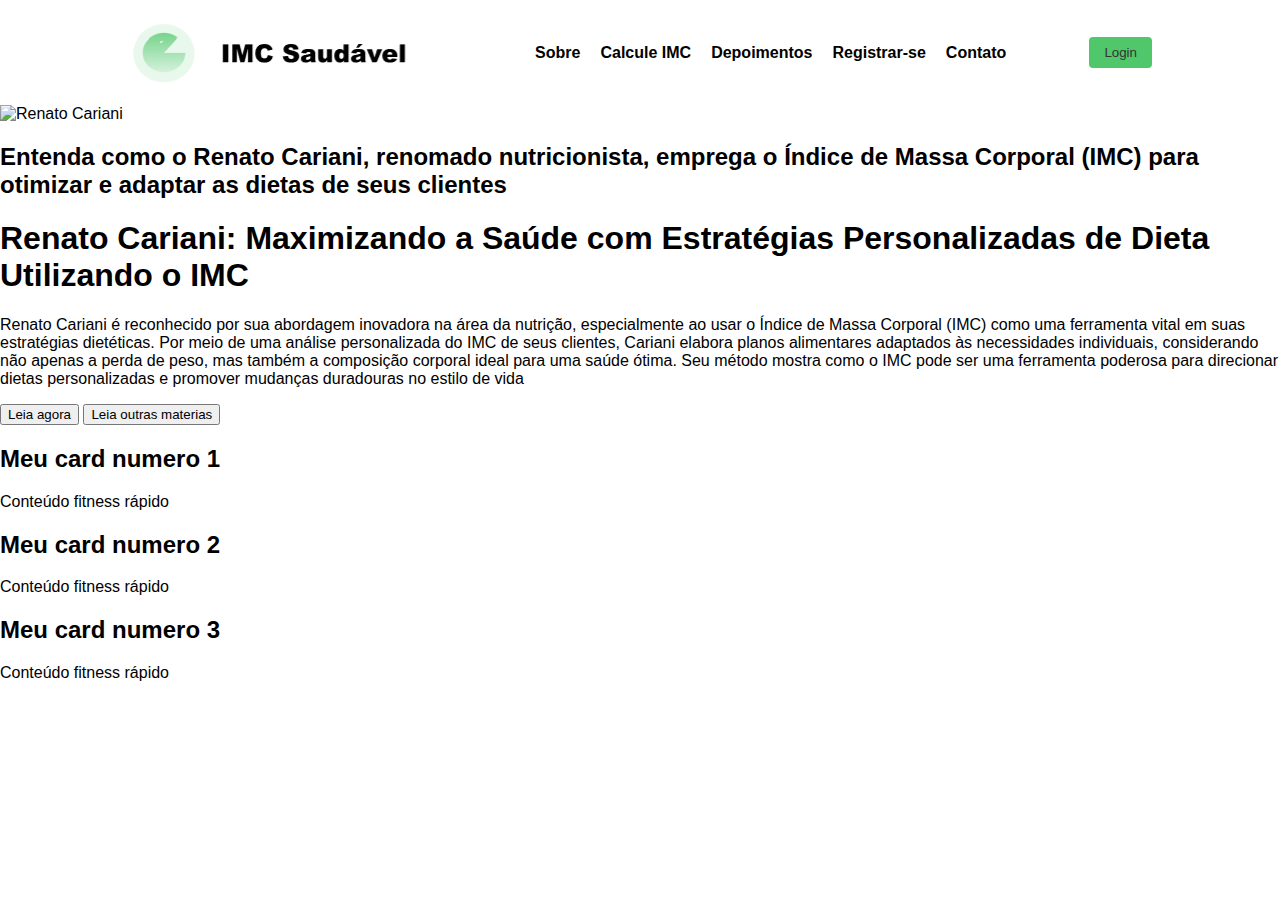
==== index.html @ 337161b8 "feat: iniciando o CSS dos menus" ====
<!DOCTYPE html>
<html lang="pt-BR">
<head>
    <meta charset="UTF-8">
    <meta name="viewport" content="width=device-width, initial-scale=1.0">
    <link rel="stylesheet" href="css/style.css">
</head>
<body>
    <header class="fixed-header">
        <div class="container">
            <div class="logo">
                <img src="img/logo-imc.png" alt="Logo">
            </div>
            <nav>
                <ul>
                    <li><a href="./pages/about.html">Sobre</a></li>
                    <li><a href="./pages/calculator.html">Calcule IMC</a></li>
                    <li><a href="./pages/depositions.html">Depoimentos</a></li>
                    <li><a href="./pages/registros.html">Registrar-se</a></li>
                    <li><a href="./pages/contact.html">Contato</a></li>
                </ul>
            </nav>
            <div class="login-button">
                <button>Login</button>
            </div>
        </div>
    </header>
    <img src="renato-cariani.avif" width="600px" alt="Renato Cariani">    
    <h2>Entenda como o Renato Cariani, renomado nutricionista, emprega o Índice de Massa Corporal (IMC) para otimizar e adaptar as dietas de seus clientes</h2>
    <h1>Renato Cariani: Maximizando a Saúde com Estratégias Personalizadas de Dieta Utilizando o IMC</h1>
    <p>Renato Cariani é reconhecido por sua abordagem inovadora na área da nutrição, especialmente ao usar o Índice de Massa Corporal (IMC) como uma ferramenta vital 
    em suas estratégias dietéticas. Por meio de uma análise personalizada do IMC de seus clientes, Cariani elabora planos alimentares adaptados às necessidades individuais, 
    considerando não apenas a perda de peso, mas também a composição corporal ideal para uma saúde ótima. Seu método mostra como o IMC pode ser uma ferramenta poderosa para 
    direcionar dietas personalizadas e promover mudanças duradouras no estilo de vida</p>
    <button type="submit">Leia agora</button> 
    <button type="submit">Leia outras materias</button> 
    <footer>
        <!--Card 1-->
        <div class="card">
            <h2>Meu card numero 1</h2>
            <p>Conteúdo fitness rápido</p>
        </div>
        <!--Card 2-->
        <div class="card">
            <h2>Meu card numero 2</h2>
            <p>Conteúdo fitness rápido</p>
        </div>
        <!--Card 3-->
        <div class="card">
            <h2>Meu card numero 3</h2>
            <p>Conteúdo fitness rápido</p>
        </div>
    </footer>
</body>
</html>
---- css/style.css ----
body {
    margin: 0;
    padding: 0;
    font-family: Arial, sans-serif;
}

.container {
    width: 80%;
    margin: 0 auto;
    display: flex;
    justify-content: space-between;
    align-items: center;
}
.logo img {
    max-width: 100%;
    height: auto;
}

nav ul {
    list-style: none;
    display: flex;
}

nav ul li {
    margin-right: 20px;
}

nav a {
    text-decoration: none;
    color: #000000;
    font-weight: bold;
}
.login-button button {
    background-color: #50C76A;
    color: #333;
    padding: 8px 15px;
    border: none;
    border-radius: 4px;
    cursor: pointer;
}

.content {
    margin-top: 80px;
    padding: 20px;
}
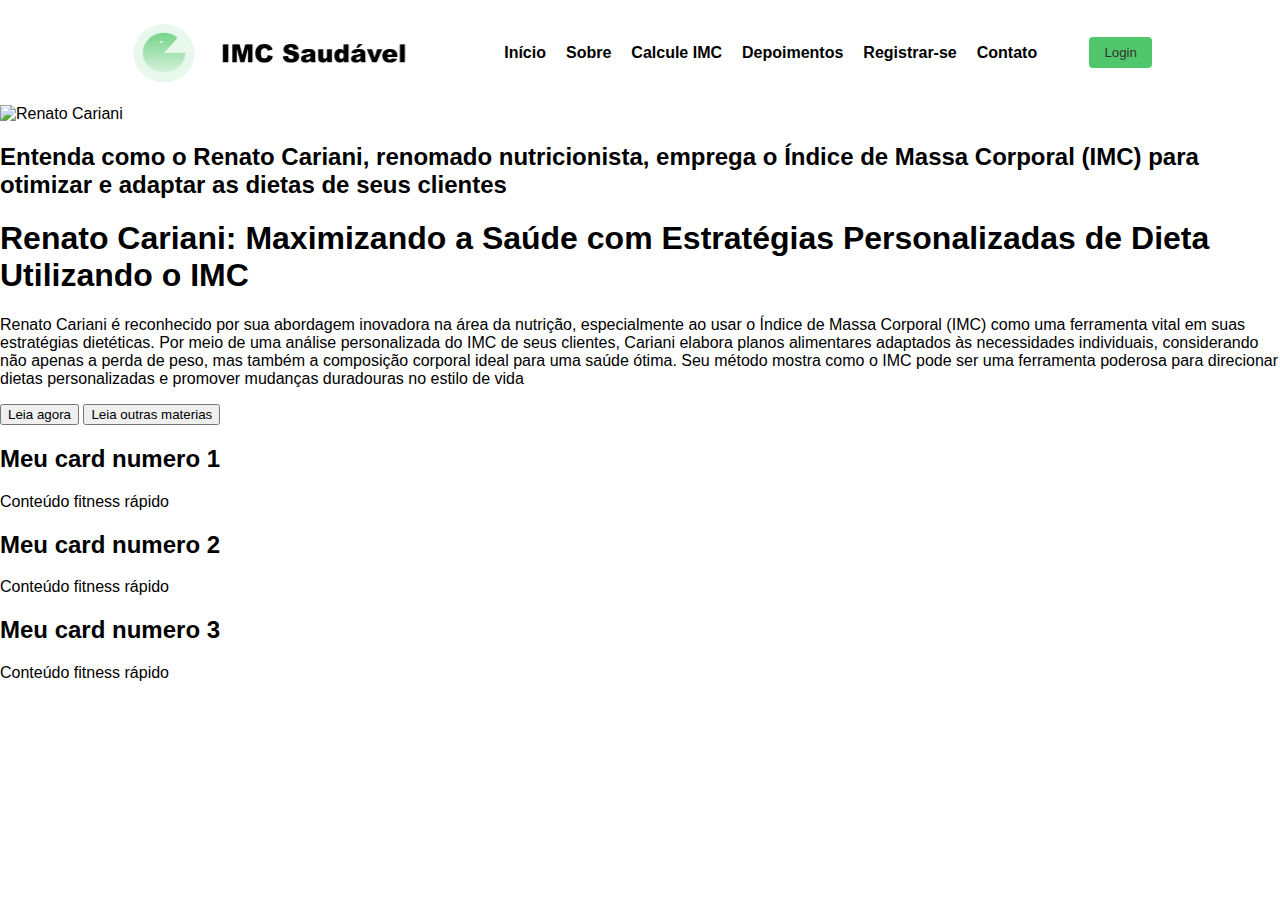
==== commit 7dc645c0: "fix: css tela da calculadora" ====
--- a/index.html
+++ b/index.html
@@ -4,6 +4,7 @@
     <meta charset="UTF-8">
     <meta name="viewport" content="width=device-width, initial-scale=1.0">
     <link rel="stylesheet" href="css/style.css">
+    <script src="./js/script.js"></script>
 </head>
 <body>
     <header class="fixed-header">
@@ -13,6 +14,7 @@
             </div>
             <nav>
                 <ul>
+                    <li><a href="../index.html">Início</a></li>
                     <li><a href="./pages/about.html">Sobre</a></li>
                     <li><a href="./pages/calculator.html">Calcule IMC</a></li>
                     <li><a href="./pages/depositions.html">Depoimentos</a></li>
--- a/css/style.css
+++ b/css/style.css
@@ -24,6 +24,9 @@
 nav ul li {
     margin-right: 20px;
 }
+nav ul li.active {
+    background-color: #50C76A; /* Cor de fundo para o item ativo */
+}
 
 nav a {
     text-decoration: none;
@@ -38,8 +41,66 @@
     border-radius: 4px;
     cursor: pointer;
 }
+.login-button button:hover {
+    background-color: #45a049;
+}
 
 .content {
     margin-top: 80px;
     padding: 20px;
 }
+/*Configuração da tela de home*/
+/*Configuração da tela Sobre*/
+/*Configuração da tela da calculadora*/
+.calculator-container {
+    text-align: center;
+    background-color: rgb(255, 255, 255);
+    padding: 20px;
+    border-radius: 8px;
+    box-shadow: 0 0 10px rgba(0, 0, 0, 0,1);
+    margin: auto;
+    max-width: 600px;
+}
+.calculator-container  label {
+    display: block;
+    margin-top: 10px;
+}
+.calculator-container input {
+    width: 100%;
+    padding: 8px;
+    margin-top: 5px;
+    margin-bottom: 15px;
+    box-sizing: border-box;
+}
+.calculator-container button {
+    background-color: #50C76A;
+    color: #333;
+    border: none;
+    padding: 10px 20px;
+    cursor: pointer;
+    border-radius: 4px;
+}
+.calculator-container button:hover {
+    background-color: #45a049;
+}
+.calculator-container .hidden {
+    display: none;
+}
+.calculator-container #result-table {
+    margin-top: 20px;
+    width: 100%;
+    border-collapse: collapse;
+}
+.calculator-container #result-table th, .calculator-container #result-table td {
+    border: 1px solid #ddd;
+    padding: 8px;
+    text-align: center;
+}
+
+.calculator-container #result-table th {
+    background-color: #4caf50;
+    color: white;
+}
+/*Configuração da tela de Depoimentos*/
+/*Configuração da tela de Registros*/
+/*Configuração da tela de Contatos*/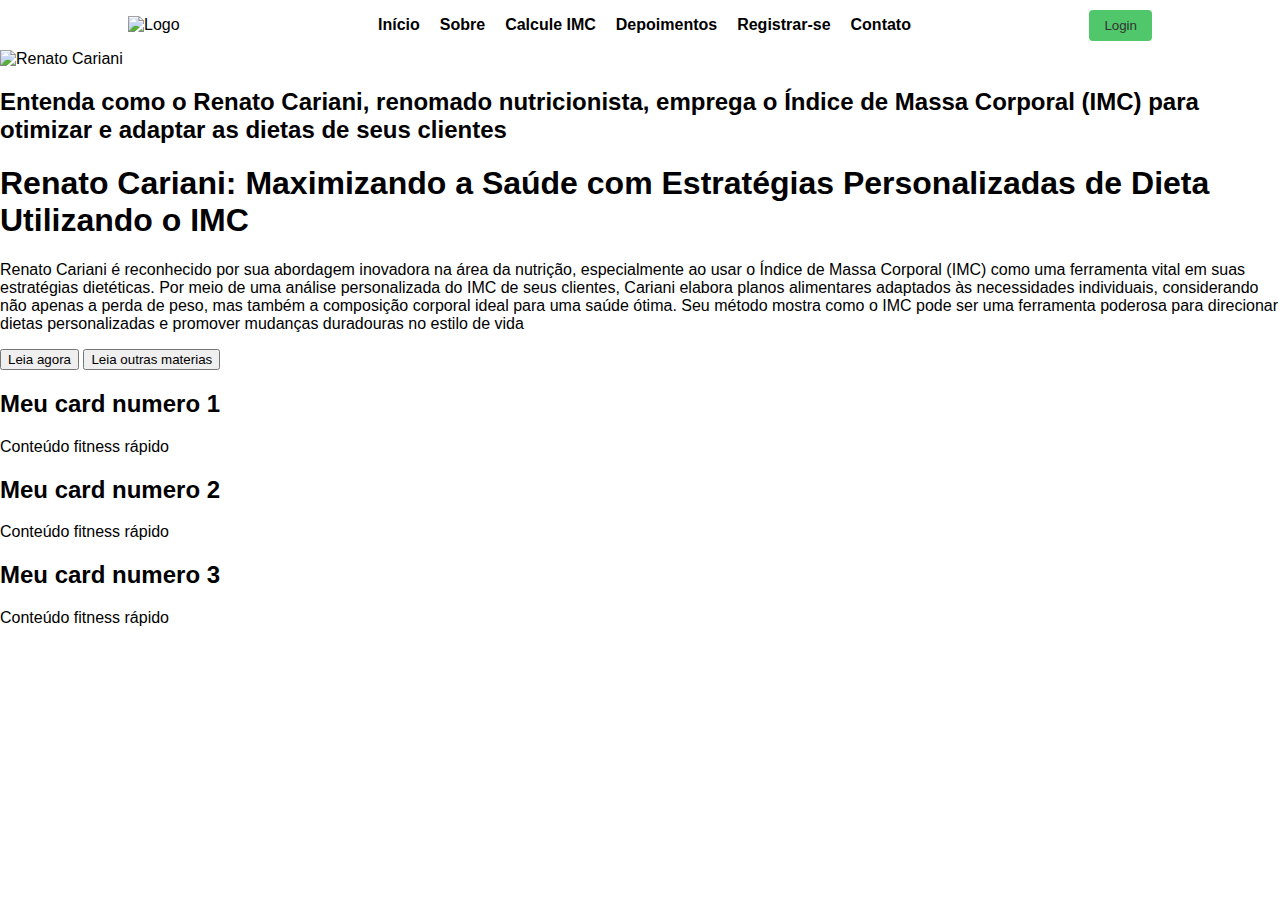
==== commit 80f225aa: "fix: desfazer-commit" ====
--- a/index.html
+++ b/index.html
@@ -4,7 +4,6 @@
     <meta charset="UTF-8">
     <meta name="viewport" content="width=device-width, initial-scale=1.0">
     <link rel="stylesheet" href="css/style.css">
-    <script src="./js/script.js"></script>
 </head>
 <body>
     <header class="fixed-header">
@@ -47,7 +46,7 @@
             <h2>Meu card numero 2</h2>
             <p>Conteúdo fitness rápido</p>
         </div>
-        <!--Card 3-->
+        <!--Card 3--->
         <div class="card">
             <h2>Meu card numero 3</h2>
             <p>Conteúdo fitness rápido</p>
--- a/css/style.css
+++ b/css/style.css
@@ -1,9 +1,11 @@
+/* Estilos globais *****/
 body {
     margin: 0;
     padding: 0;
     font-family: Arial, sans-serif;
 }
 
+/* Container principal */
 .container {
     width: 80%;
     margin: 0 auto;
@@ -11,11 +13,14 @@
     justify-content: space-between;
     align-items: center;
 }
+
+/* Logo */
 .logo img {
     max-width: 100%;
     height: auto;
 }
 
+/* Navegação */
 nav ul {
     list-style: none;
     display: flex;
@@ -24,6 +29,7 @@
 nav ul li {
     margin-right: 20px;
 }
+
 nav ul li.active {
     background-color: #50C76A; /* Cor de fundo para o item ativo */
 }
@@ -33,6 +39,8 @@
     color: #000000;
     font-weight: bold;
 }
+
+/* Botão de login */
 .login-button button {
     background-color: #50C76A;
     color: #333;
@@ -41,17 +49,21 @@
     border-radius: 4px;
     cursor: pointer;
 }
+
 .login-button button:hover {
     background-color: #45a049;
 }
 
+/* Conteúdo */
 .content {
     margin-top: 80px;
     padding: 20px;
 }
-/*Configuração da tela de home*/
-/*Configuração da tela Sobre*/
-/*Configuração da tela da calculadora*/
+/* Página Início
+
+/* Página Sobre */
+
+/* Página de Calculadora */
 .calculator-container {
     text-align: center;
     background-color: rgb(255, 255, 255);
@@ -61,10 +73,12 @@
     margin: auto;
     max-width: 600px;
 }
-.calculator-container  label {
+
+.calculator-container label {
     display: block;
     margin-top: 10px;
 }
+
 .calculator-container input {
     width: 100%;
     padding: 8px;
@@ -72,6 +86,7 @@
     margin-bottom: 15px;
     box-sizing: border-box;
 }
+
 .calculator-container button {
     background-color: #50C76A;
     color: #333;
@@ -80,17 +95,21 @@
     cursor: pointer;
     border-radius: 4px;
 }
+
 .calculator-container button:hover {
     background-color: #45a049;
 }
+
 .calculator-container .hidden {
     display: none;
 }
+
 .calculator-container #result-table {
     margin-top: 20px;
     width: 100%;
     border-collapse: collapse;
 }
+
 .calculator-container #result-table th, .calculator-container #result-table td {
     border: 1px solid #ddd;
     padding: 8px;
@@ -101,6 +120,144 @@
     background-color: #4caf50;
     color: white;
 }
-/*Configuração da tela de Depoimentos*/
-/*Configuração da tela de Registros*/
-/*Configuração da tela de Contatos*/+/* Página de Depoimentos */
+
+/* Página de Registros */
+
+/* Página de Contatos */
+.contact-container {
+    display: flex;
+    flex-wrap: wrap;
+    width: 100%;
+    max-width: 1800px;
+    background-color: #fff;
+    box-shadow: 0 0 10px rgba(0, 0, 0, 0.1);
+    border-radius: 8px;
+    overflow: hidden;
+}
+
+.form-container {
+    flex: 1;
+    padding: 30px;
+}
+
+.form-container h2 {
+    color: #333;
+}
+
+.contact-container form {
+    display: flex;
+    flex-direction: column;
+    margin-left: 20px;
+    margin-right: 20px;
+}
+
+.contact-container label {
+    margin-top: 10px;
+}
+
+.contact-container input,
+.contact-container textarea {
+    padding: 10px;
+    margin-top: 5px;
+    margin-bottom: 15px;
+    box-sizing: border-box;
+}
+
+.contact-container button {
+    background-color: #4caf50;
+    color: #fff;
+    border: none;
+    padding: 10px;
+    font-size: 16px;
+    cursor: pointer;
+    border-radius: 4px;
+}
+
+.contact-container button:hover {
+    background-color: #45a049;
+}
+
+.contact-container .info-container {
+    flex: 1;
+    padding: 20px;
+    background-color: #95ec98;
+    color: #000000;
+    text-align: center;
+    display: flex;
+    flex-direction: column;
+    align-items: center;
+}
+
+.contact-container .info-container p {
+    margin-bottom: 20px;
+}
+
+.contact-container .info-container img {
+    max-width: 100%;
+    height: auto;
+    border-radius: 8px;
+    margin-top: 20px;
+}
+
+/* Rodapé */
+.footer-container {
+    background-color: #95ec98;
+    color: #000;
+    text-align: center;
+    padding: 10px;
+}
+
+.footer-container .social-links {
+    margin-bottom: 10px;
+}
+
+.footer-container .social-links a {
+    margin-right: 10px;
+}
+
+.footer-container .social-links img {
+    width: 30px;
+    height: 30px;
+    border-radius: 50%;
+    transition: transform 0.3s ease-in-out;
+}
+
+.footer-container .social-links img:hover {
+    transform: scale(1.2);
+}
+
+/* Media query para tornar o layout mais responsivo */
+@media only screen and (max-width: 768px) {
+    .container {
+        flex-direction: column;
+    }
+
+    nav ul {
+        flex-direction: column;
+        align-items: center;
+        margin-top: 10px;
+    }
+
+    nav ul li {
+        margin-right: 0;
+        margin-bottom: 10px;
+    }
+
+    .login-button {
+        margin-top: 10px;
+    }
+
+    .calculator-container {
+        margin: 20px;
+    }
+
+    .contact-container {
+        flex-direction: column;
+    }
+
+    .form-container,
+    .contact-container .info-container {
+        margin: 20px;
+    }
+}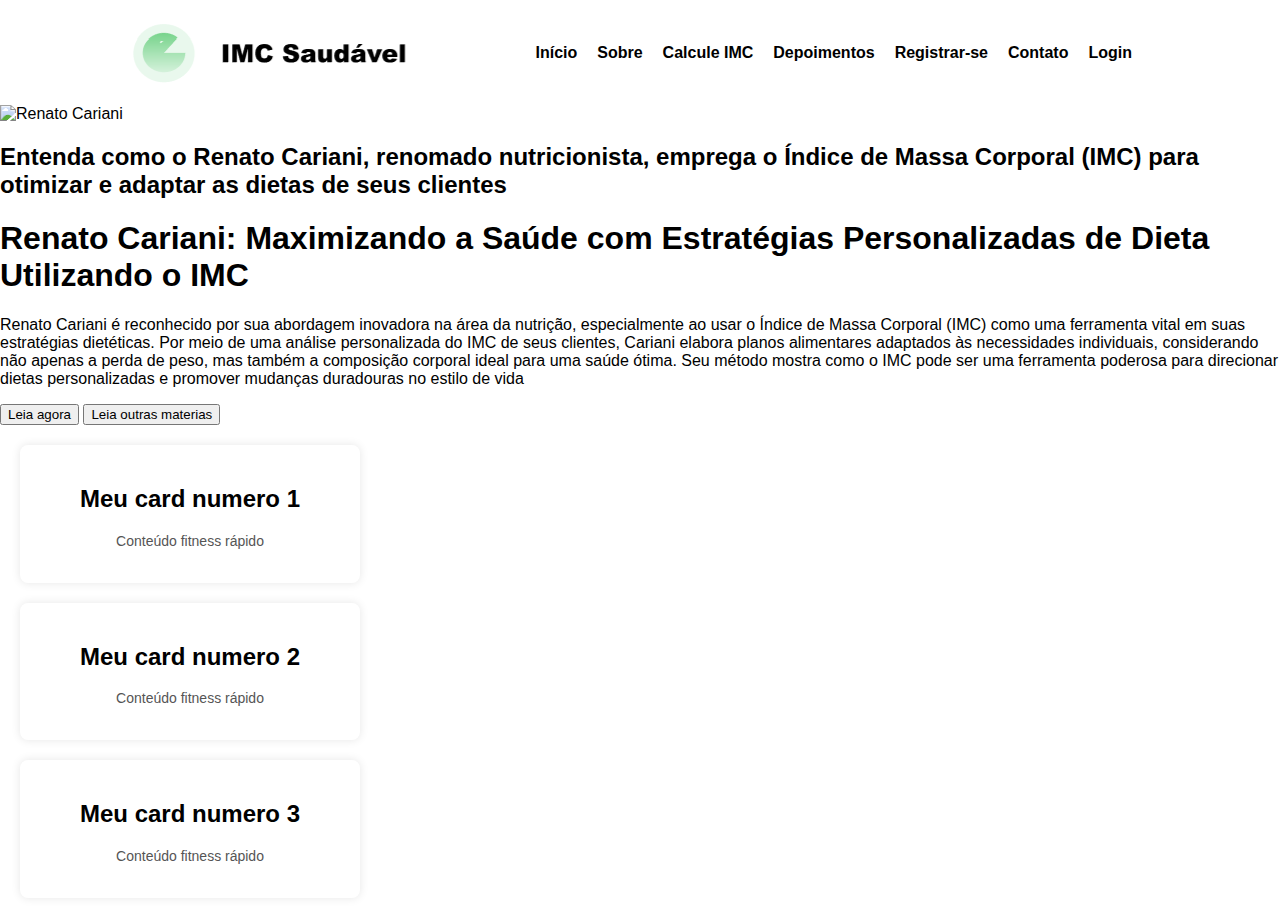
==== commit e2780c7e: "feat: screen login" ====
--- a/index.html
+++ b/index.html
@@ -19,11 +19,9 @@
                     <li><a href="./pages/depositions.html">Depoimentos</a></li>
                     <li><a href="./pages/registros.html">Registrar-se</a></li>
                     <li><a href="./pages/contact.html">Contato</a></li>
+                    <li><a href="./pages/login.html">Login</a></li>
                 </ul>
             </nav>
-            <div class="login-button">
-                <button>Login</button>
-            </div>
         </div>
     </header>
     <img src="renato-cariani.avif" width="600px" alt="Renato Cariani">    
@@ -46,7 +44,7 @@
             <h2>Meu card numero 2</h2>
             <p>Conteúdo fitness rápido</p>
         </div>
-        <!--Card 3--->
+        <!--Card 3-->
         <div class="card">
             <h2>Meu card numero 3</h2>
             <p>Conteúdo fitness rápido</p>
--- a/css/style.css
+++ b/css/style.css
@@ -1,4 +1,4 @@
-/* Estilos globais *****/
+/* Estilos globais */
 body {
     margin: 0;
     padding: 0;
@@ -59,9 +59,87 @@
     margin-top: 80px;
     padding: 20px;
 }
-/* Página Início
+/* Página --- Início
 
 /* Página Sobre */
+.about-section {
+    text-align: center;
+    margin-bottom: 10px;
+}
+
+.team {
+    display: flex;
+    flex-wrap: wrap;
+    justify-content: space-around;
+}
+
+.member {
+    flex: 1;
+    margin: 5px;
+    padding: 20px;
+    height: 60px;
+    background-color: #fff;
+    border-radius: 8px;
+    box-shadow: 0 0 10px rgba(0, 0, 0, 0.1);
+    text-align: center;
+}
+
+.bio {
+    margin-top: 20px;
+}
+
+.flip {
+    transform: scaleX(-1);
+}
+
+.carousel {
+    background-color: #4caf50;
+    color: #fff;
+    text-align: center;
+    padding: 20px;
+    margin: 20px;
+    border-radius: 8px;
+    box-shadow: 0 0 10px rgba(145, 238, 124, 0.1);
+}
+
+.image-carousel {
+    display: flex;
+    justify-content: center;
+    align-items: center;
+    margin-top: 20px;
+}
+
+.image-carousel img {
+    max-width: 100%;
+    margin: 0 10px;
+    border-radius: 8px;
+}
+.about-footer footer {
+    background-color: #333;
+    color: #fff;
+    text-align: center;
+    padding: 20px;
+}
+.about-section .container {
+    display: flex;
+    justify-content: space-between;
+    align-items: center;
+}
+.about-section ul {
+    list-style: none;
+    padding: 0;
+    margin: 0;
+    display: flex;
+}
+
+.about-section li {
+    margin-right: 10px;
+}
+
+.about-section a {
+    color: #fff;
+    text-decoration: none;
+}
 
 /* Página de Calculadora */
 .calculator-container {
@@ -122,7 +200,109 @@
 }
 /* Página de Depoimentos */
 
+.testimonial-slider {
+    width: 100%;
+    text-align: center;
+  }
+
+  .testimonial {
+    background-color: #fff;
+    border-radius: 8px;
+    box-shadow: 0 0 10px rgba(0, 0, 0, 0.1);
+    margin: 20px;
+    padding: 20px;
+    width: 80%; /* Defina a largura do depoimento conforme necessário */
+    display: inline-block;
+  }
+
+  .testimonial img {
+    border-radius: 50%;
+    width: 80px;
+    height: 80px;
+    margin-bottom: 10px;
+  }
+
+  .testimonial p {
+    font-size: 14px;
+    color: #555;
+  }
+  .card-container {
+    display: flex;
+    justify-content: space-around;
+    flex-wrap: wrap;
+    padding: 20px;
+  }
+
+  .card {
+    background-color: #fff;
+    border-radius: 8px;
+    box-shadow: 0 0 10px rgba(0, 0, 0, 0.1);
+    margin: 20px;
+    padding: 20px;
+    width: 300px;
+    text-align: center;
+  }
+
+  .card img {
+    width: 100%;
+    height: auto;
+    border-radius: 8px;
+    margin-bottom: 10px;
+  }
+
+  .card p {
+    font-size: 14px;
+    color: #555;
+  }
 /* Página de Registros */
+.register-container {
+    display: flex;
+    align-items: center;
+    justify-content: center;
+    height: 80vh;
+}
+
+.form-container {
+    background-color: #fff;
+    padding: 10px;
+    border-radius: 8px;
+    box-shadow: 0 0 10px rgba(0, 0, 0, 0.1);
+    width: 200px;
+    display: flex;
+    flex-direction: column;
+    align-items: center;
+}
+
+.register-container h2 {
+    text-align: center;
+    color: #333;
+}
+.register-container label {
+    margin: 10px 0 5px;
+    color: #555;
+}
+
+.register-container input {
+    width: 100%;
+    padding: 8px;
+    margin-bottom: 10px;
+    box-sizing: border-box;
+    border: 1px solid #ccc;
+    border-radius: 4px;
+}
+
+.register-container button {
+    background-color: #4caf50;
+    color: #fff;
+    padding: 10px;
+    border: none;
+    border-radius: 4px;
+    cursor: pointer;
+    width: 100%;
+}
+.register-container button:hover {
+    background-color: #45a049;
+}
 
 /* Página de Contatos */
 .contact-container {
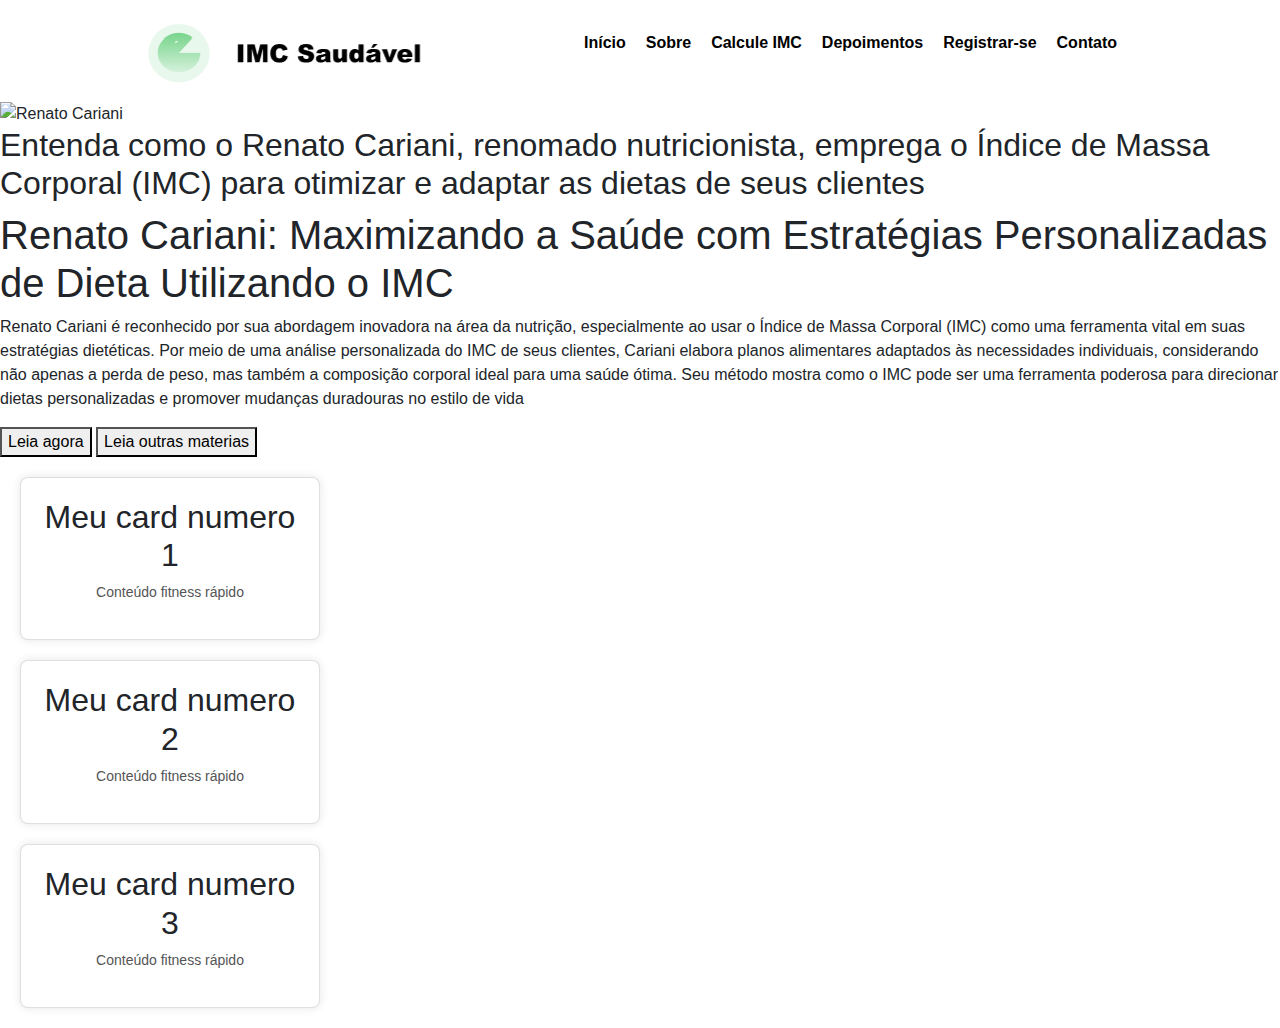
==== commit 9eddad4f: "feat: css screen login form all" ====
--- a/index.html
+++ b/index.html
@@ -3,6 +3,7 @@
 <head>
     <meta charset="UTF-8">
     <meta name="viewport" content="width=device-width, initial-scale=1.0">
+    <link rel="stylesheet" href="https://stackpath.bootstrapcdn.com/bootstrap/4.5.2/css/bootstrap.min.css">
     <link rel="stylesheet" href="css/style.css">
 </head>
 <body>
@@ -19,7 +20,6 @@
                     <li><a href="./pages/depositions.html">Depoimentos</a></li>
                     <li><a href="./pages/registros.html">Registrar-se</a></li>
                     <li><a href="./pages/contact.html">Contato</a></li>
-                    <li><a href="./pages/login.html">Login</a></li>
                 </ul>
             </nav>
         </div>
--- a/css/style.css
+++ b/css/style.css
@@ -62,83 +62,51 @@
 /* Página --- Início
 
 /* Página Sobre */
-.about-section {
-    text-align: center;
-    margin-bottom: 10px;
-}
-
-.team {
+main {
+    display: flex;
+    justify-content: space-between;
+  }
+  .about-section {
+    flex: 1;
+    padding: 20px;
+  }
+  .team {
     display: flex;
     flex-wrap: wrap;
-    justify-content: space-around;
-}
-
-.member {
+    gap: 20px;
+  }
+  .member {
+    flex: 1 1 300px;
+    border: 1px solid #ccc;
+    border-radius: 5px;
+    padding: 2px;
+    display: flex;
+    flex-direction: column;
+    align-items: center;
+  }
+  .member img {
+    width: 100px;
+    height: 100px;
+    border-radius: 50%;
+  }
+  .bio {
+    text-align: center;
+  }
+  .carousel {
     flex: 1;
-    margin: 5px;
-    padding: 20px;
-    height: 60px;
-    background-color: #fff;
-    border-radius: 8px;
-    box-shadow: 0 0 10px rgba(0, 0, 0, 0.1);
-    text-align: center;
-}
-
-.bio {
-    margin-top: 20px;
-}
-
-.flip {
-    transform: scaleX(-1);
-}
-
-.carousel {
-    background-color: #4caf50;
-    color: #fff;
-    text-align: center;
-    padding: 20px;
-    margin: 20px;
-    border-radius: 8px;
-    box-shadow: 0 0 10px rgba(145, 238, 124, 0.1);
-}
-
-.image-carousel {
-    display: flex;
-    justify-content: center;
-    align-items: center;
-    margin-top: 20px;
+    padding: 20px;
+  }
+  .image-carousel {
+    display: flex;
+    overflow-x: auto;
+    gap: 10px;
+    scroll-behavior: smooth; /* Adiciona um comportamento de rolagem suave */
 }
 
 .image-carousel img {
     max-width: 100%;
-    margin: 0 10px;
-    border-radius: 8px;
-}
-.about-footer footer {
-    background-color: #333;
-    color: #fff;
-    text-align: center;
-    padding: 20px;
-}
-.about-section .container {
-    display: flex;
-    justify-content: space-between;
-    align-items: center;
-}
-.about-section ul {
-    list-style: none;
-    padding: 0;
-    margin: 0;
-    display: flex;
-}
-
-.about-section li {
-    margin-right: 10px;
-}
-
-.about-section a {
-    color: #fff;
-    text-decoration: none;
+    height: 400px;
+    transition: transform 0.5s ease; /* Adiciona uma transição suave ao transformar as imagens */
 }
 
 /* Página de Calculadora */
@@ -342,6 +310,7 @@
     margin-top: 5px;
     margin-bottom: 15px;
     box-sizing: border-box;
+    width: 460px;
 }
 
 .contact-container button {
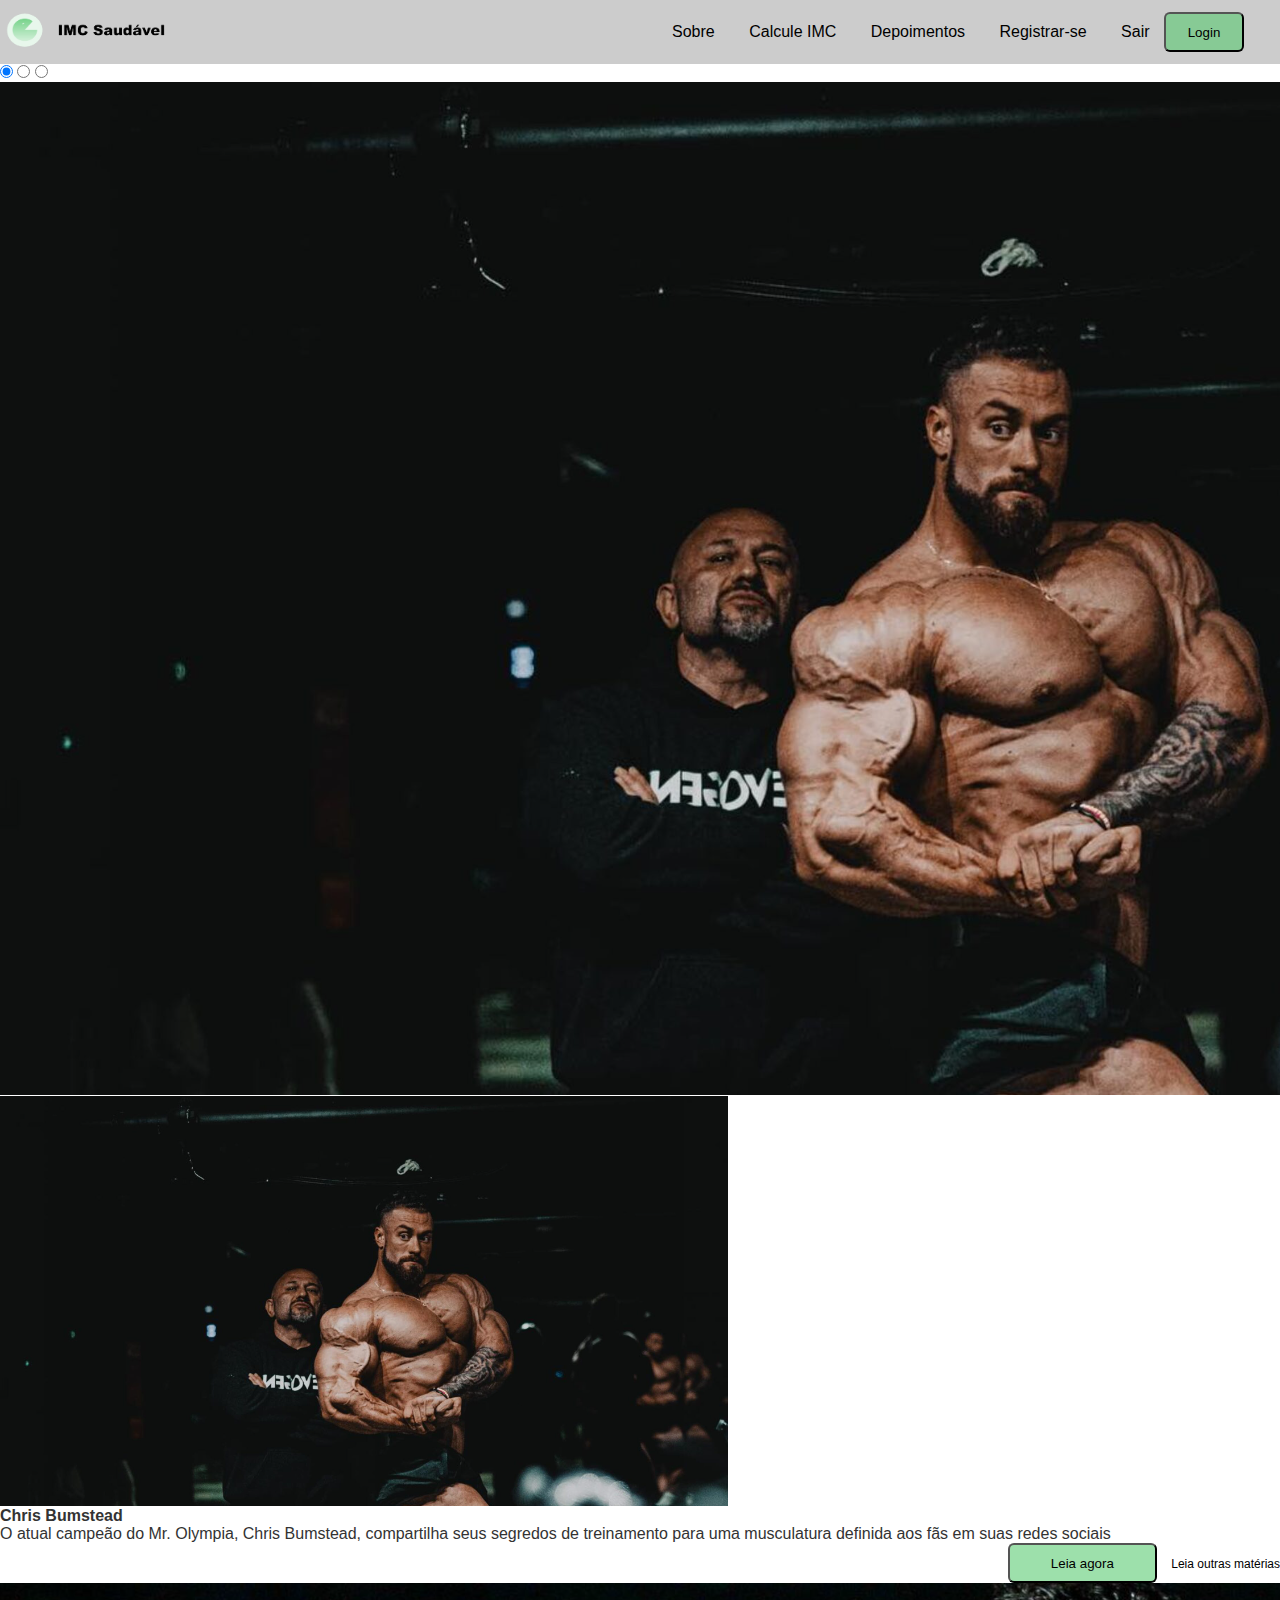
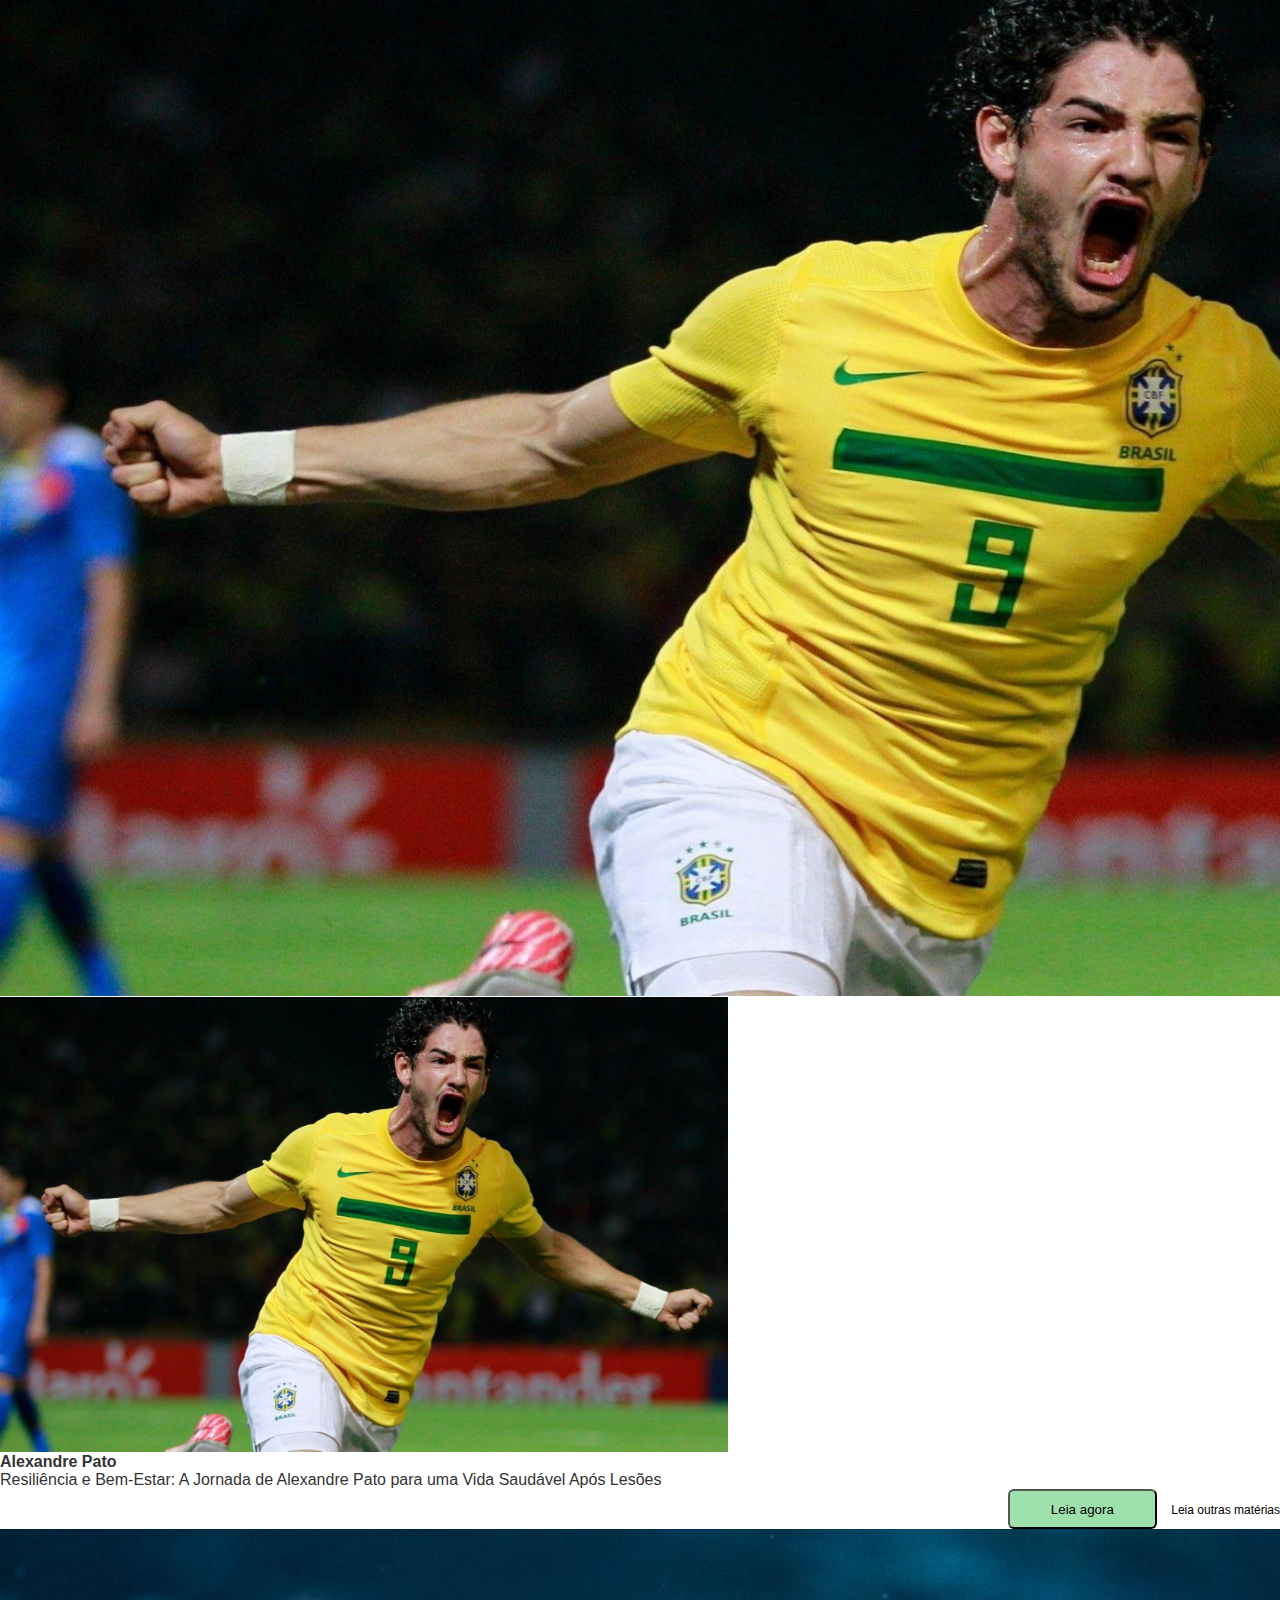
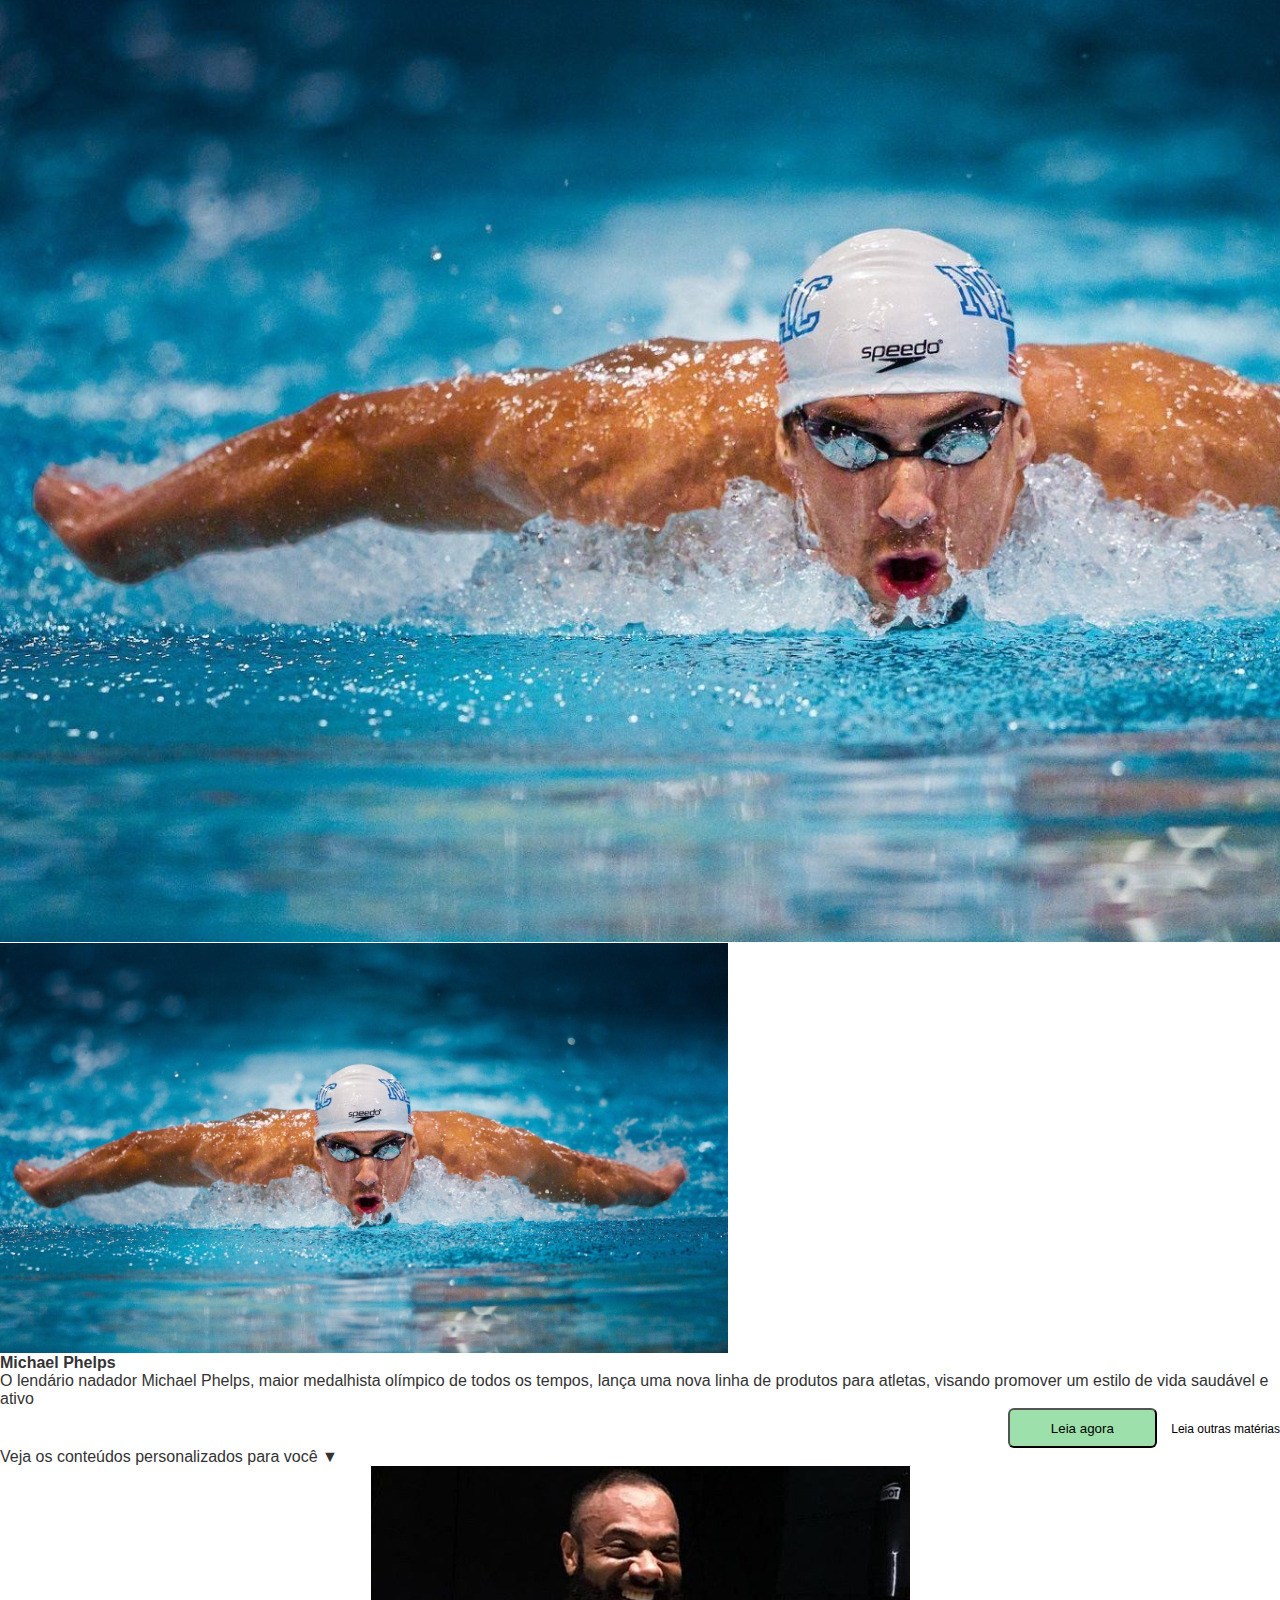
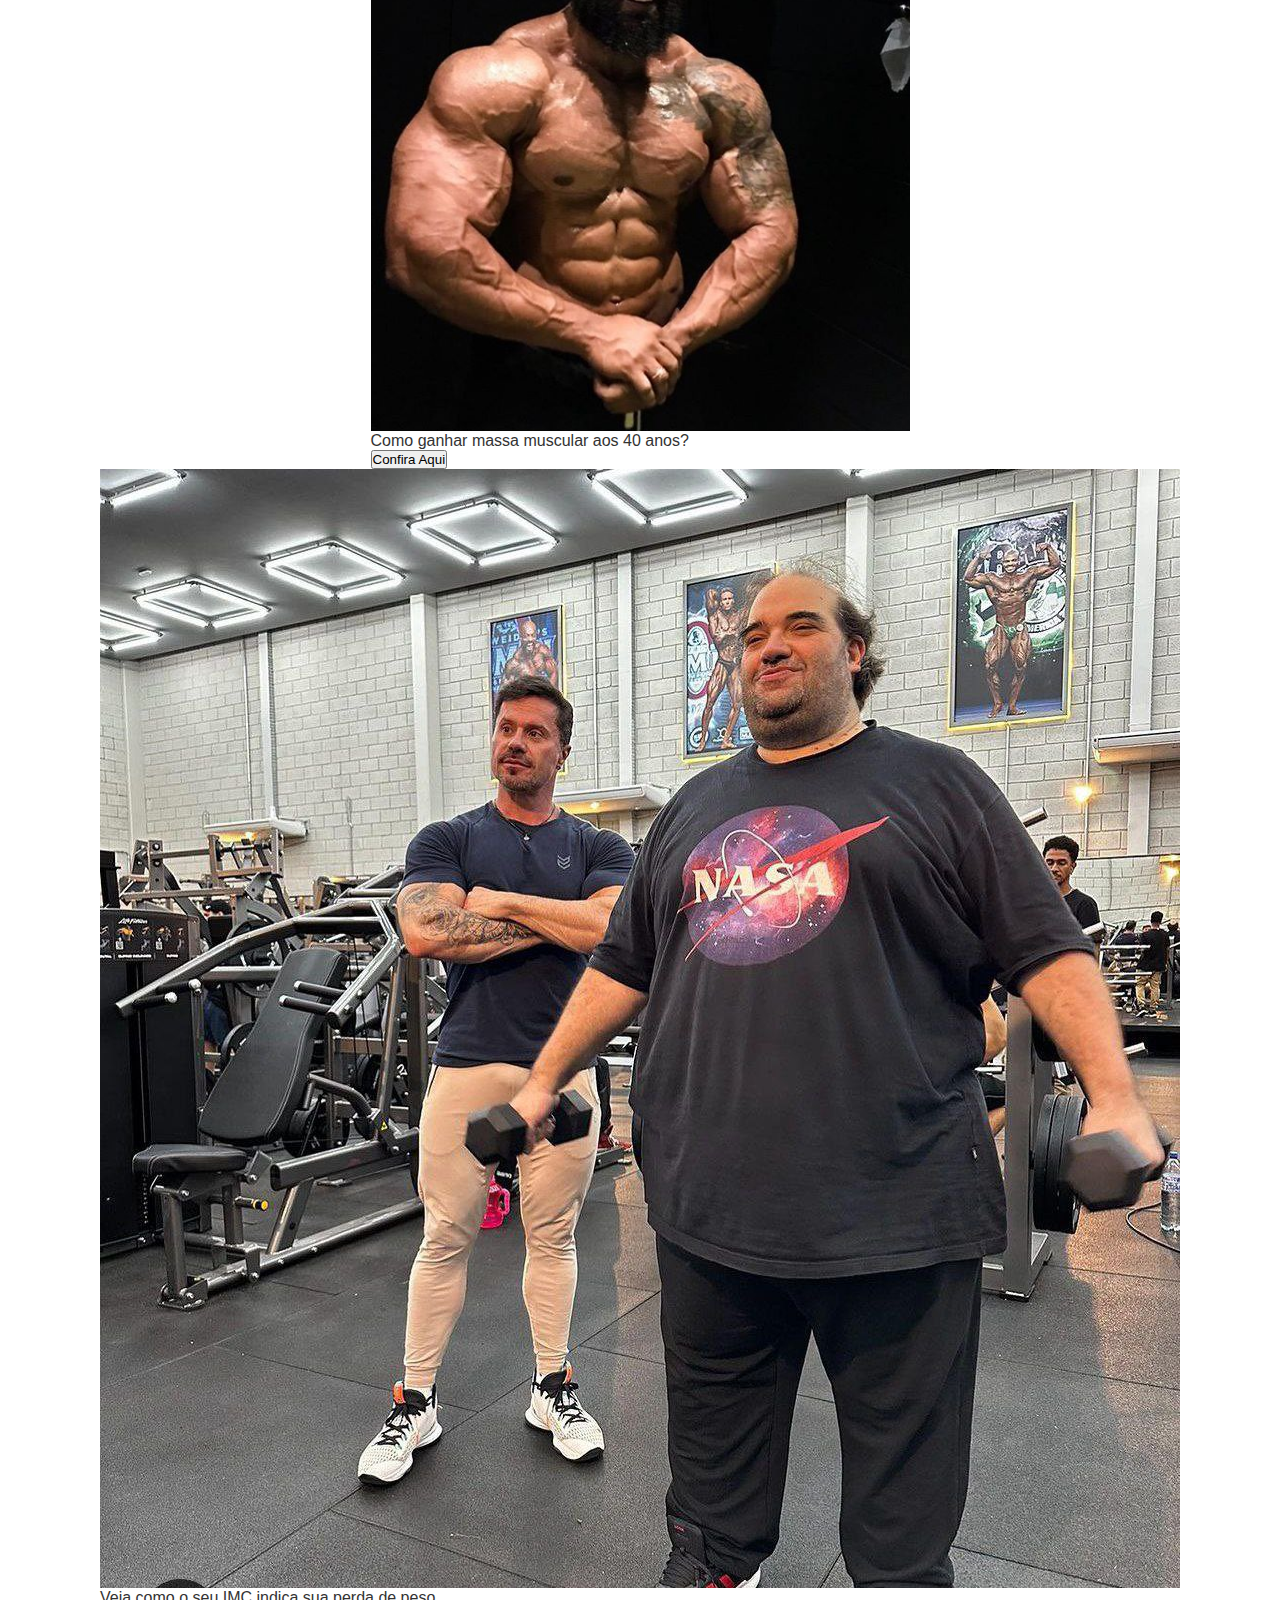
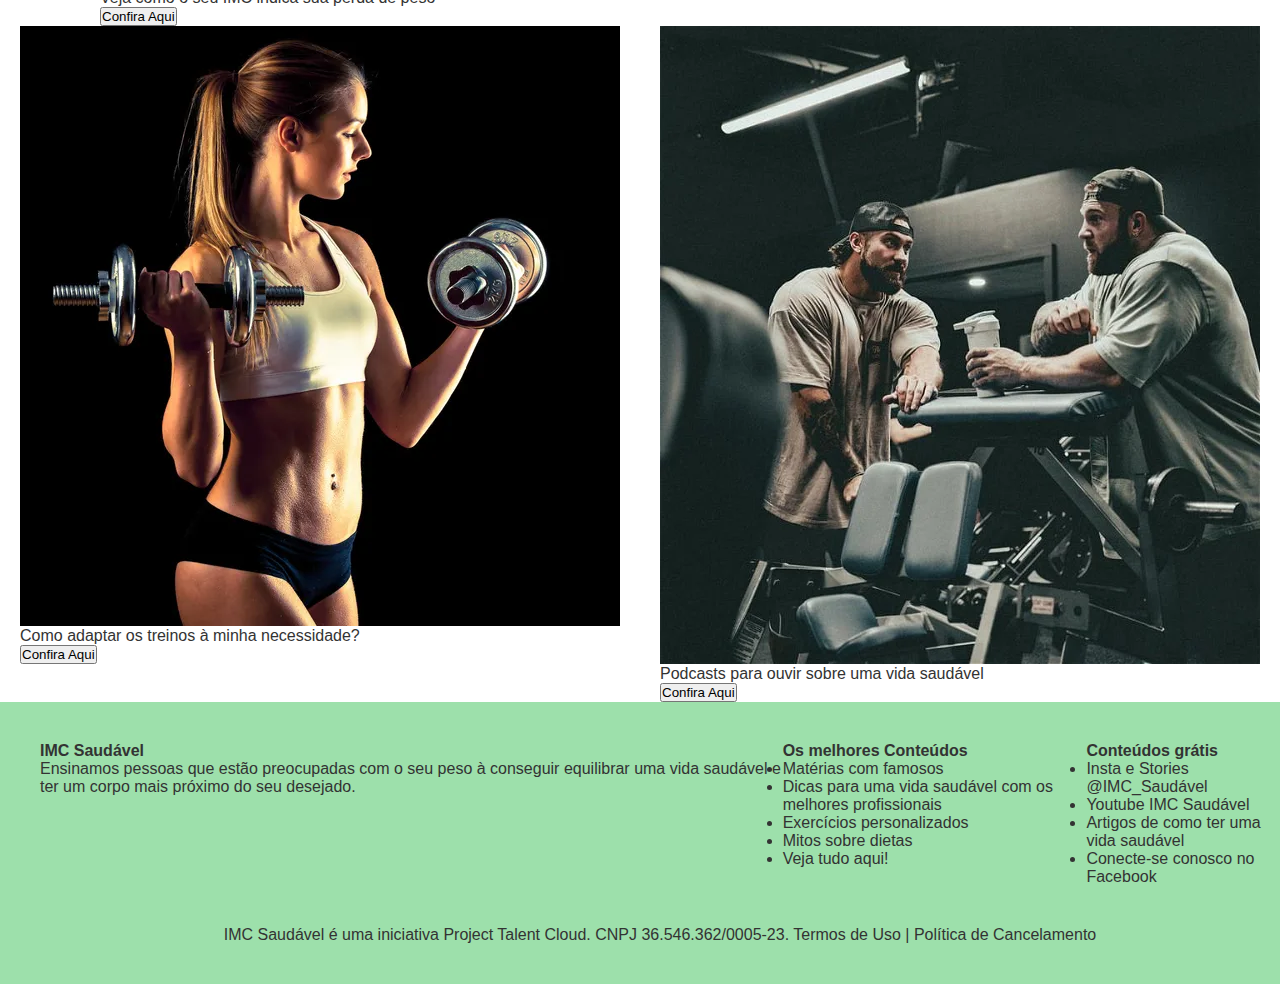
==== commit 8fdae598: "fix: img" ====
--- a/index.html
+++ b/index.html
@@ -3,52 +3,128 @@
 <head>
     <meta charset="UTF-8">
     <meta name="viewport" content="width=device-width, initial-scale=1.0">
-    <link rel="stylesheet" href="https://stackpath.bootstrapcdn.com/bootstrap/4.5.2/css/bootstrap.min.css">
-    <link rel="stylesheet" href="css/style.css">
+    <link rel="stylesheet" href="./css/slide.css">
+    <script src="./js/pagina-inicial.js" defer></script>
+<!-- Links -->
+    <link rel="preconnect" href="https://fonts.googleapis.com">
+    <link rel="preconnect" href="https://fonts.gstatic.com" crossorigin>
+    <link href="https://fonts.googleapis.com/css2?family=Inter:wght@400;500;600;700&family=Poppins:wght@300;500&display=swap" rel="stylesheet">
+    <title>IMC Saudável</title>
 </head>
-<body>
-    <header class="fixed-header">
-        <div class="container">
-            <div class="logo">
-                <img src="img/logo-imc.png" alt="Logo">
-            </div>
+<!-- Header -->
+    <header id="hero">
+        <div id="front-page">
             <nav>
-                <ul>
-                    <li><a href="../index.html">Início</a></li>
-                    <li><a href="./pages/about.html">Sobre</a></li>
-                    <li><a href="./pages/calculator.html">Calcule IMC</a></li>
-                    <li><a href="./pages/depositions.html">Depoimentos</a></li>
-                    <li><a href="./pages/registros.html">Registrar-se</a></li>
-                    <li><a href="./pages/contact.html">Contato</a></li>
-                </ul>
+                <div class="header container">        
+                    <img src="./img/logo.png" alt="Logo empresa">
+                    <ul id="nav-mobile" class="menu">
+                        <li><a href="./pages/about.html">Sobre</a></li>
+                        <li><a href="./pages/calculator.html">Calcule IMC</a></li>
+                        <li><a href="./pages/depoimentos.html">Depoimentos</a></li>
+                        <li><a href="./pages/registros.html">Registrar-se</a></li>
+                        <li><a href="./pages/sair.html">Sair</a></li>
+                        <button class="login-btn" type="submit">Login</button>
+                    </ul>
+                </div>
             </nav>
         </div>
     </header>
-    <img src="renato-cariani.avif" width="600px" alt="Renato Cariani">    
-    <h2>Entenda como o Renato Cariani, renomado nutricionista, emprega o Índice de Massa Corporal (IMC) para otimizar e adaptar as dietas de seus clientes</h2>
-    <h1>Renato Cariani: Maximizando a Saúde com Estratégias Personalizadas de Dieta Utilizando o IMC</h1>
-    <p>Renato Cariani é reconhecido por sua abordagem inovadora na área da nutrição, especialmente ao usar o Índice de Massa Corporal (IMC) como uma ferramenta vital 
-    em suas estratégias dietéticas. Por meio de uma análise personalizada do IMC de seus clientes, Cariani elabora planos alimentares adaptados às necessidades individuais, 
-    considerando não apenas a perda de peso, mas também a composição corporal ideal para uma saúde ótima. Seu método mostra como o IMC pode ser uma ferramenta poderosa para 
-    direcionar dietas personalizadas e promover mudanças duradouras no estilo de vida</p>
-    <button type="submit">Leia agora</button> 
-    <button type="submit">Leia outras materias</button> 
-    <footer>
-        <!--Card 1-->
-        <div class="card">
-            <h2>Meu card numero 1</h2>
-            <p>Conteúdo fitness rápido</p>
+    <section class="slider">
+        <div class="slider-content">
+            <input id="radio1" class="manual-btn" type="radio" name="r" value="1">
+            <input id="radio2" class="manual-btn" type="radio" name="r" value="2">
+            <input id="radio3" class="manual-btn" type="radio" name="r" value="3">
+            
+            <div class="slide-box first">
+                <a href="/ProjectTalentCloud/pages/noticiainterna2.html"><img class="img-desktop" src="./img/Chris Bumstead_desktop.jpg" alt="Chris Bumstead atual campeão do Mr. Olympia"></a>
+                <a href="/ProjectTalentCloud/pages/noticiainterna2.html"><img class="img-mobile" src="./img/Chris Bumstead.jpg" alt="Chris Bumstead atual campeão do Mr. Olympia"></a>
+                <h1>Chris Bumstead</h1>
+                <p>O atual campeão do Mr. Olympia, Chris Bumstead, compartilha seus segredos de treinamento para uma musculatura definida aos fãs em suas redes sociais</p>
+                <div class="button-container">
+                    <button class="read-btn" type="submit">Leia agora</button> 
+                    <button class="read-2-btn" type="submit">Leia outras matérias</button> 
+                </div>
+            </div>
+
+            <div class="slide-box second">
+                <a href="/ProjectTalentCloud/pages/noticiainterna1.html"><img class="img-desktop" src="./img/Alexandre Pato_desktop.webp" alt="Alexandre Pato, grande atleta internacional"></a>
+                <a href="/ProjectTalentCloud/pages/noticiainterna1.html"><img class="img-mobile" src="./img/Alexandre Pato.webp" alt="Alexandre Pato, grande atleta internacional"></a>
+                <h1>Alexandre Pato</h1>
+                <p>Resiliência e Bem-Estar: A Jornada de Alexandre Pato para uma Vida Saudável Após Lesões</p>
+                <div class="button-container">
+                    <button class="read-btn" type="submit">Leia agora</button> 
+                    <button class="read-2-btn" type="submit">Leia outras matérias</button> 
+                </div>
+            </div>
+
+            <div class="slide-box third">
+                <a href="/ProjectTalentCloud/pages/noticiainterna3.html"><img class="img-desktop" src="./img/Michael Phelps_desktop.jpg" alt="Maior medalhista olimpico de todos os tempos"></a>
+                <a href="/ProjectTalentCloud/pages/noticiainterna3.html"><img class="img-mobile" src="./img/Michael Phelps.jpg" alt="Chris Bumstead atual campeão do Mr. Olympia"></a>
+                <h1>Michael Phelps</h1>
+                <p>O lendário nadador Michael Phelps, maior medalhista olímpico de todos os tempos, lança uma nova linha de produtos para atletas, visando promover um estilo de vida saudável e ativo</p>
+                <div class="button-container">
+                    <button class="read-btn" type="submit">Leia agora</button> 
+                    <button class="read-2-btn" type="submit">Leia outras matérias</button> 
+                </div>
+            </div>
+            
+            <div class="nav-auto">
+                <div class="auto-btn1"></div>
+                <div class="auto-btn2"></div>
+                <div class="auto-btn3"></div>
+            </div>
+
+            <div class="nav-manual">
+                <label for="radio1" class="manual-btn"></label>
+                <label for="radio1" class="manual-btn"></label>
+                <label for="radio1" class="manual-btn"></label>
+            </div>
         </div>
-        <!--Card 2-->
-        <div class="card">
-            <h2>Meu card numero 2</h2>
-            <p>Conteúdo fitness rápido</p>
+    </section>
+</header>
+
+<main>
+    <section id="call-to-scroll">
+        <div class="center-align cta">
+            <span class="bold-text">Veja os conteúdos personalizados para você</span>
+            <span class="arrow-down">&#9660;</span>
         </div>
-        <!--Card 3-->
-        <div class="card">
-            <h2>Meu card numero 3</h2>
-            <p>Conteúdo fitness rápido</p>
+    </section>
+</main>
+<!-- Footer -->
+<footer class="page-footer">
+    <div class="container" id="container-footer">
+        <div class="row">
+            <div class="col l5 s12">
+                <h5 class="white-text">IMC Saudável</h5>
+                <p class="grey-text text-lighten-4">Ensinamos pessoas que estão preocupadas com o 
+                    seu peso à conseguir equilibrar uma vida saudável e ter um corpo mais próximo
+                        do seu desejado.</p>
+            </div>
+            <div class="col l4 s12">
+                <h5 class="white-text">Os melhores Conteúdos</h5>
+                <ul>
+                    <li><a class="grey-text text-lighten-3"> Matérias com famosos</a></li>
+                    <li><a class="grey-text text-lighten-3"> Dicas para uma vida saudável com os melhores profissionais</a></li>
+                    <li><a class="grey-text text-lighten-3"> Exercícios personalizados</a></li>
+                    <li><a class="grey-text text-lighten-3"> Mitos sobre dietas</a></li>
+                    <li><a class="grey-text text-lighten-3"> Veja tudo aqui!</a></li>
+                </ul>
+            </div>
+            <div class="col l3 s12">
+                <h5 class="white-text">Conteúdos grátis</h5>
+                <ul>
+                    <li><a class="grey-text text-lighten-3"></a>Insta e Stories @IMC_Saudável</li>
+                    <li><a class="grey-text text-lighten-3"></a>Youtube IMC Saudável</li>
+                    <li><a class="grey-text text-lighten-3"></a>Artigos de como ter uma vida saudável</li>
+                    <li><a class="grey-text text-lighten-3"></a>Conecte-se conosco no Facebook</li>
+                </ul>
+            </div>
         </div>
-    </footer>
+        <div class="footer-copyright">
+            IMC Saudável é uma iniciativa Project Talent Cloud. CNPJ 36.546.362/0005-23. Termos de Uso | Política de Cancelamento
+        </div>  
+    </div>                                
+</footer>
 </body>
 </html>--- a/css/slide.css
+++ b/css/slide.css
@@ -0,0 +1,2246 @@
+article,aside,details,figcaption,figure,/*footer*/ header,hgroup,main,nav,section,summary{
+    display:block
+}
+audio,canvas,video{
+    display:inline-block;
+    display:inline;
+    zoom: 1;
+}
+audio:not([controls]){
+    display:none;
+    height:0
+}
+[hidden]{
+    display:none
+}
+html{
+    font-size:100%;
+-ms-text-size-adjust:100%;
+-webkit-text-size-adjust:100%
+}
+html,button,input,select,textarea{
+    font-family:sans-serif
+}
+body{
+    margin:0
+}
+a:focus{
+    outline:thin dotted
+}
+a:active,a:hover{
+    outline:0
+}
+
+@media screen{*{
+    margin:0;
+    padding:0;
+}
+* *:link,*:visited{
+    text-decoration:none
+}
+
+* h1,h2,h3,h4,h5,h6,pre,code{
+    font-size:1em
+}
+* a img,*:link img,*:visited img{
+    border:medium none
+}
+a{outline:medium none
+}
+a:hover{
+    text-decoration:none
+}
+table{
+    border-spacing:0
+}
+img{
+    vertical-align:text-bottom
+}
+iframe{
+    border-style:none;
+    border-width:0
+}}
+body{
+    background-color:#fff;
+    color:#333;
+    font-family:"open_sansregular",'Open Sans',Arial,Helvetica,sans-serif
+}
+h1,h2,h3,h4,h5,h6{
+    font-family:"open_sanssemibold",'Open Sans',Arial,Helvetica,sans-serif;font-weight:700;margin:0
+}
+#content h1{
+    margin-top:0!important
+}
+.debug{
+    border:1px solid #f00
+}
+.no-margin{
+    margin:0!important
+}
+.error{
+    background-color:#ffffe3;
+    border:1px solid #996;
+    clear:both;
+    margin:1em 0;
+    padding:10px
+}
+.minor-font{
+    font-size:.75em
+}
+header{
+    background-color:#0a5517;
+    background-image:-moz-radial-gradient(center,ellipse cover,#19882c 1%,#025310 100%);
+    background-image:-webkit-gradient(radial,center center,0px,center center,100%,color-stop(1%,#19882c),color-stop(100%,#025310));
+    background-image:-webkit-radial-gradient(center,ellipse cover,#19882c 1%,#025310 100%);background-image:-o-radial-gradient(center,ellipse cover,#19882c 1%,#025310 100%);
+    background-image:-ms-radial-gradient(center,ellipse cover,#19882c 1%,#025310 100%);
+    background-image:radial-gradient(ellipse at center,#19882c 1%,#025310 100%);
+    filter:progid:DXImageTransform.Microsoft.gradient(startColorstr=#177b28,endColorstr=#025310,GradientType=1);color:#fff;padding:14px 0 0 0}header .accessibility-language-actions-container{height:25px;
+    overflow:hidden
+}
+header #accessibility{
+    font-family:Arial,Helvetica,sans-serif!important;
+    margin:0;
+    line-height:5px
+}
+header #accessibility li{
+    line-height:5px;
+    margin:0 10px 0 0
+}
+header #accessibility a{
+    color:#fff;font-size:.7em
+}
+header #accessibility a span{
+    background-color:#b6dbbc;color:#0a5517;padding:0 2px 0 3px
+}
+header #accessibility a:hover{
+    background:#52a660
+}
+header #portal-siteactions,header #language{
+    border-bottom:1px dotted #90ce9b;
+    text-transform:uppercase;
+    margin:-6px 0 0 0
+}
+header #portal-siteactions li,header #language li{
+    margin:0 16px 0 0
+}
+header #portal-siteactions li:last-child,header #language li:last-child{
+    margin-right:0!important
+}
+header #portal-siteactions a,header #language a{
+    color:#fff;font-size:.73em
+}
+header #portal-siteactions a:hover,header #language a:hover{
+    text-decoration:underline
+}
+header #language{
+    margin-left:20px
+}
+header #language li{
+    margin-left:6px;display:block;
+    float:left
+}
+header #language li:first-child{
+    margin-left:0
+}
+header #language li a{
+    padding:0 0 0 16px
+}
+header #language li.language-en a{
+    background:transparent url('../img/flag-en.gif') no-repeat 0 center
+}
+header #language li.language-es a{
+    background:transparent url('../img/flag-es.gif') no-repeat 0 center
+}
+header #logo{margin:3px 0 20px 0}header #logo a{color:#fff
+}
+header #logo .portal-title-1{
+    font-size:.85em;display:block;height:21px
+}
+header #logo h1{font-family:"open_sansextrabold",'Open Sans',Arial,Helvetica,sans-serif;
+    font-size:2.75em;line-height:.8em;font-weight:800;
+    letter-spacing:-1px;margin-bottom:5px
+}
+header #logo .portal-description{
+    font-size:1.1em;
+    text-transform:uppercase;
+    position:relative;
+    top:4px
+}
+header #logo.small{
+    margin:13px 0 10px 0
+}
+header #logo.small h1{
+    font-size:2.4em;font-family:"open_sansbold",'Open Sans',Arial,Helvetica,sans-serif
+}
+header #logo.big{
+    margin:10px 0 13px 0
+}
+header #logo.big h1{
+    font-size:3.6em;font-family:"open_sansbold",'Open Sans',Arial,Helvetica,sans-serif
+}
+header #portal-searchbox form{
+    margin:22px 0 0 0
+}
+header #portal-searchbox input.searchField{
+    font-size:12px
+    ;width:177px
+}
+header #portal-searchbox input.searchField:focus{
+    background-color:#ffffe5
+}
+header #portal-searchbox .searchButton{
+    padding-bottom:4px;padding-right:8px
+}
+header #portal-searchbox .searchButton i.icon-search{
+    font-size:1.25em;color:#0a5517;-webkit-text-stroke-width:.4px;-webkit-text-stroke-color:#0a5517;
+    -webkit-font-smoothing:antialiased
+}
+header #social-icons{
+    margin:2px 0 2px 0;
+    -moz-opacity:.85;
+    opacity:.85;
+    filter:alpha(opacity=85)
+}
+header #social-icons li{
+    margin:0 0 0 6px
+}
+header #social-icons a{
+    color:#fff
+}
+header #social-icons a i{
+    font-size:1.70em;
+    margin-top:5px;
+    -webkit-text-stroke-width:.4px;-webkit-text-stroke-color:#fff;
+    -webkit-font-smoothing:antialiased
+}
+header #social-icons a i.icon-youtube{
+    -webkit-text-stroke-width:0!important;
+    -webkit-text-stroke-color:#70ee86!important;
+    -webkit-font-smoothing:antialiased!important
+}
+header #social-icons a:hover{
+    color:#70ee86;
+    -webkit-text-stroke-width:.4px;
+    -webkit-text-stroke-color:#70ee86;
+    -webkit-font-smoothing:antialiased
+}
+header #social-icons span{
+    display:none!important
+}
+header div.sobre{
+    background-color:#084312;
+    border-bottom:2px solid #084312
+}
+header div.sobre ul{
+    margin:8px 0;
+    line-height:1em
+}
+header div.sobre li{
+    border-right:1px solid #1c5d27;
+    padding:0 10px;
+    line-height:1em
+}
+header div.sobre li:last-child{
+    border:0;
+    padding-right:0
+}
+header div.sobre a{
+    color:#fff;
+    font-size:.88em
+}
+header div.sobre a:hover{
+    text-decoration:underline
+}
+main .container{
+    padding:48px 0 65px 0
+}
+main div.row-flutuante{
+    margin-top:-28px
+}
+main .row-fluid{
+    margin-left:0!important
+}
+main h2{
+    font-family:"open_sansregular",'Open Sans',Arial,Helvetica,sans-serif
+}
+main #em-destaque{
+    display:block;
+    min-height:20px;
+    padding:0;
+    margin-bottom:27px
+}
+main #em-destaque h2,main #em-destaque ul,main #em-destaque li,main #em-destaque a{
+    padding:0;
+    text-align:center;text-transform:uppercase
+}
+main #em-destaque h2{
+    background:#717782 url('../img/em-destaque.png') no-repeat right center;
+    color:#fff;padding:7px 0 7px 0;
+    -webkit-border-radius:5px 0 0 5px;
+    -moz-border-radius:5px 0 0 5px;
+    -ms-border-radius:5px 0 0 5px;
+    -o-border-radius:5px 0 0 5px;
+    border-radius:5px 0 0 5px;
+    margin-right:0;
+    font-size:.7em;
+    font-weight:normal;
+    line-height:1em
+}
+main #em-destaque ul{
+    margin:0;padding:0 5px;background:#e8e7e7;
+    -webkit-border-radius:0 5px 5px 0;
+    -moz-border-radius:0 5px 5px 0;
+    -ms-border-radius:0 5px 5px 0;
+    -o-border-radius:0 5px 5px 0;
+    border-radius:0 5px 5px 0
+}
+main #em-destaque li{
+    display:block;
+    float:left;
+    background:transparent url('../img/linha-cinza.gif') repeat-y right 0
+}
+main #em-destaque li:last-child{
+    background:0
+}
+main #em-destaque li a{
+    font-size:.7em;
+    color:#333;
+    display:block;
+    padding:7px 5px;
+    line-height:1em
+}
+main #em-destaque li a:hover{
+    text-decoration:underline
+}
+main #em-destaque ul.n1 li{
+    width:100%!important
+}
+main #em-destaque ul.n2 li{
+    width:50%!important
+}
+main #em-destaque ul.n3 li{
+    width:33.3%!important
+}
+main #em-destaque ul.n4 li{
+    width:25%!important
+}
+main #em-destaque ul.n5 li{
+    width:20%!important
+}
+main #navigation #navigation-section{
+    display:block
+}
+main #navigation nav a{
+    font-size:1em;
+    line-height:.9em;color:#333;
+}
+main #navigation nav a:hover{
+    text-decoration:underline;
+}
+main #navigation nav{
+    display:block;
+    margin-bottom:35px
+}
+main #navigation nav h2{
+    border-top:3px solid #0a5517;padding:12px 5px 5px 10px;
+    height:32px;
+    background:#eeeff2;
+    text-transform:uppercase;
+    font-size:.85em;line-height:1em;color:#0a5517
+}
+main #navigation nav ul{
+    display:block;
+    margin:0;
+    border-top:1px solid #e8e7e7
+}
+main #navigation nav li{
+    display:block;
+    padding:5px 10px 5px 20px;
+    border-bottom:1px solid #e8e7e7
+}
+main #navigation nav li.deeper{
+    background:#eeefff url("../img/menu-ativo.gif") no-repeat 10px 14px;
+    border-top:2px solid #0a5517;border-bottom:2px solid #0a5517;
+    padding-left:0;
+    padding-right:0;
+    padding-bottom:0
+}
+main #navigation nav li.deeper a{
+    display:block;
+    padding:5px 5px 10px 20px;
+    font-weight:600;
+    line-height:1.2em
+}
+main #navigation nav li.deeper ul{
+    background:#eeeff2;
+    border-top:0
+}
+main #navigation nav li.deeper ul a{
+    font-weight:normal;
+    font-size:.85em;padding-bottom:5px;
+    padding-left:25px
+}
+main #navigation nav li.deeper ul li{
+    padding-left:0;
+    border-bottom:1px solid #dcdada
+}
+main #navigation nav li.deeper ul li.current a{
+    font-weight:700!important;
+    cursor:default
+}
+main #navigation nav li.deeper ul li.deeper{
+    background:transparent url("../img/menu-ativo.gif") no-repeat 15px 14px;
+    border-top:1px solid #b6b3b3;border-bottom:0
+}
+main #navigation nav li.deeper ul li.deeper a{
+    font-weight:600;
+    padding-bottom:10px
+}
+main #navigation nav li.deeper ul li.deeper ul{
+    background:#e0e1e7;
+    border-top:1px solid #c3c0c0
+}
+main #navigation nav li.deeper ul li.deeper ul a{
+    font-weight:normal;
+    padding-bottom:5px;
+    padding-left:30px
+}
+main #navigation nav li.deeper ul li.deeper ul li{
+    padding-left:0;
+    border-bottom:1px solid #c3c0c0
+}
+main #navigation nav li.deeper ul li.deeper ul li.deeper{
+    background:transparent url("../img/menu-ativo.gif") no-repeat 20px 14px;
+    border-top:0;border-bottom:1px solid #e8e7e7
+}
+main #navigation nav li.deeper ul li.deeper ul li.deeper a{
+    font-weight:600;
+    padding-bottom:10px
+}
+main #navigation nav li.deeper ul li.deeper ul li.deeper ul{
+    background:#d1d4dc
+}
+main #navigation nav li.deeper ul li.deeper ul li.deeper ul a{
+    font-weight:normal;
+    padding-bottom:5px;
+    padding-left:35px
+}
+main #navigation nav li.deeper ul li.deeper ul li.deeper ul li{
+    padding-left:0
+}
+main #navigation nav li.deeper ul li.deeper ul li.deeper ul li.deeper{
+    background:transparent url("../img/menu-ativo.gif") no-repeat 25px 14px;
+    border-bottom:0
+}
+main #navigation nav li.deeper ul li.deeper ul li.deeper ul li.deeper a{
+    font-weight:600;
+    padding-bottom:10px
+}
+main #navigation nav li.deeper ul li.deeper ul li.deeper ul li.deeper ul{
+    background:#c3c6d1;
+    border-top:1px solid #9d9999
+}
+main #navigation nav li.deeper ul li.deeper ul li.deeper ul li.deeper ul a{
+    font-weight:normal;
+    padding-bottom:5px;
+    padding-left:35px
+}
+main #navigation nav li.deeper ul li.deeper ul li.deeper ul li.deeper ul li{
+    padding-left:5px;
+    border-bottom:1px solid #9d9999
+}
+main #navigation nav li.deeper ul li.deeper ul li.deeper ul li.deeper ul li ul{
+    display:none!important
+}
+main #navigation .menu-de-apoio li{
+    padding-left:0;
+    padding-right:0
+}
+main #navigation .menu-de-apoio a{
+    color:#1c78e4;font-size:1.05em
+}
+main #navigation .central-conteudos li{
+    padding:14px 10px 14px 0!important
+}
+main #navigation .central-conteudos li .imagens .icon-stack-base{
+    color:#043309;-webkit-text-stroke-width:.7px;-webkit-text-stroke-color:#043309;
+    -webkit-font-smoothing:antialiased
+}
+main #navigation .central-conteudos li .videos .icon-stack-base{
+    color:#199325;
+    -webkit-text-stroke-width:.7px;-webkit-text-stroke-color:#199325;
+    -webkit-font-smoothing:antialiased
+}
+main #navigation .central-conteudos li .audios .icon-stack-base{
+    color:#094f09;
+    -webkit-text-stroke-width:.7px;-webkit-text-stroke-color:#094f09;
+    -webkit-font-smoothing:antialiased
+}
+main #navigation .central-conteudos li .publicacoes .icon-stack-base{
+    color:#199325;
+    -webkit-text-stroke-width:.7px;-webkit-text-stroke-color:#199325;
+    -webkit-font-smoothing:antialiased
+}
+main #navigation .central-conteudos li .aplicativos .icon-stack-base{
+    color:#043309;
+    -webkit-text-stroke-width:.7px;-webkit-text-stroke-color:#043309;
+    -webkit-font-smoothing:antialiased
+}
+main #navigation .central-conteudos li .infograficos .icon-stack-base{
+    color:#043309;
+    -webkit-text-stroke-width:.7px;
+    -webkit-text-stroke-color:#043309;
+    -webkit-font-smoothing:antialiased
+}
+main #navigation .central-conteudos li .estatisticas .icon-stack-base{
+    color:#043309;
+    -webkit-text-stroke-width:
+    .7px;-webkit-text-stroke-color:#043309;
+    -webkit-font-smoothing:antialiased
+}
+main #navigation .central-conteudos li a:hover{
+    text-decoration:none
+}
+main #navigation .central-conteudos li a:hover .icon-light{
+    color:#42e95f
+}
+main #navigation .central-conteudos .icon-stack{
+    font-size:21px;
+    font-weight:normal!important;
+    margin-right:2px
+}
+main #navigation .central-conteudos .icon-light{
+    font-size:15px
+}
+main #navigation .central-conteudos .icon-play{
+    margin-left:2px!important
+}
+main #navigation .central-conteudos .icon-mobile-phone{
+    font-size:26px!important
+}main #navigation .central-conteudos .icon-file-text{
+    font-size:18px!important;
+    margin-left:1px!important
+}
+main #navigation .central-conteudos .icon-volume-up{
+    font-size:18px!important;
+    margin-left:1px!important
+}
+/*******
+footer{
+    background:#034811
+}
+footer .footer-atalhos{
+    background:#fff;
+    border-bottom:2px solid #034811
+}
+footer .footer-atalhos .container{
+    padding:10px 0 25px 0
+}
+footer .footer-atalhos .voltar-ao-topo a{
+    color:#717782
+}
+footer .footer-atalhos .voltar-ao-topo a:hover{
+    text-decoration:underline
+}
+footer .container-menus{
+    padding:46px 0 0 0
+}
+footer .row{
+    margin-bottom:13px
+}
+footer nav{border-left:1px dotted #90ce9b;
+    padding:0 5px 0 10px
+}
+footer nav h2{
+    font-size:1.3em;
+    font-weight:bold;
+    color:#90ce9b;
+    line-height:1.3em;
+    padding:5px 0 5px 0
+}
+footer nav ul{
+    margin-left:0
+}
+footer nav li{
+    display:block;
+    padding-bottom:3px
+}
+footer nav a{
+    font-size:.9em;color:#fff;
+    line-height:.9em
+}
+footer nav a:hover{
+    color:#fff;
+    text-decoration:underline
+}
+footer .footer-menus{
+    padding-bottom:10px
+}
+footer .footer-logos{
+    padding:25px 0;
+    background:#02300b
+}
+footer .footer-ferramenta{
+    background:#fff;
+    padding:17px 0 11px 0
+}
+footer .footer-ferramenta p{
+    font-size:.91em;
+    line-height:1em
+}
+*******/
+@media(min-width:980px){
+header .container,main .container,/*footer*/ .container
+{
+
+    main #content{
+        width:750px!important;
+        margin-left:0!important
+    }
+    main #content.full{
+        width:960px!important
+    }
+    main #em-destaque .span2{
+        width:20%;
+        min-height:20px
+    }
+    main #em-destaque .span10{
+        width:80%;
+        min-height:20px
+    }
+    main #em-destaque.duas-linhas{
+        min-height:40px
+    }
+    main #em-destaque.duas-linhas h2{
+        padding-top:12px;
+        height:35px
+    }
+    main #em-destaque.duas-linhas li{
+        height:35px
+    }
+    main #em-destaque.duas-linhas li.ajuste-duas-linhas{
+        padding-top:6px;
+        height:29px
+}}
+@media(max-width:979px){
+    header .accessibility-container{
+        display:none!important
+    }
+    header .language-and-actions-container{
+        width:100%!important;
+        margin-left:0!important;
+        margin-right:0!important;
+        padding-right:0!important;
+        padding-left:0!important
+    }
+    header .language-and-actions-container #portal-siteactions{
+        width:100%!important;
+        margin-left:0!important;
+        margin-right:0!important;
+        padding-right:0!important;
+        padding-left:0!important;
+        text-align:center
+    }
+    header .language-and-actions-container #portal-siteactions a{
+        font-size:.81em
+    }
+    header #logo h1{
+        line-height:1.1em
+    }
+    main .container #navigation{
+        display:block;
+        margin-top:-42px!important;
+        width:100%;
+        margin-left:0;
+        margin-right:0;
+        background:#0a5517;
+        -webkit-border-radius:5px;
+        -moz-border-radius:5px;
+        -ms-border-radius:5px;
+        -o-border-radius:5px;
+        border-radius:5px;
+        padding-bottom:7px!important
+    }
+    main .container #navigation .mainmenu-toggle{
+        width:20%;
+        margin:5px;
+        float:right;
+        text-transform:uppercase;
+        font-weight:bold;
+        font-size:1.2em;color:#0a5517
+    }
+    main .container #navigation #navigation-section{
+        display:none;
+        clear:both
+    }
+    main .container #navigation #navigation-section nav{
+        clear:both;
+        margin-bottom:0;
+        width:98%;
+        margin-left:1%;
+        margin-right:0;
+        background:#fff
+    }
+    main .container #navigation #navigation-section nav ul{
+        display:none
+    }
+    main .container #navigation #navigation-section nav ul a{
+        display:block;
+        width:100%;
+        padding-top:7px;
+        padding-bottom:7px
+    }
+    main .container #navigation #navigation-section nav li.active ul{
+        display:block
+    }
+    main .container #navigation #navigation-section nav h2{
+        font-size:1.3em;
+        padding-top:16px
+    }
+    main .container #navigation #navigation-section nav h2 i{
+        margin-right:10px
+    }
+    main .container #navigation #navigation-section nav.menu-de-apoio ul{
+        display:block!important
+    }
+    main .container #navigation #navigation-section nav.menu-de-apoio ul li{
+        margin-left:10px
+    }
+    #content{
+        padding-top:58px;
+        width:100%!important;
+        margin-left:0!important;
+        margin-right:0!important;
+        padding-right:0!important;
+        padding-left:0!important
+    }
+    #content #content-section{
+        padding:0 10px
+    }
+    main #content{
+        padding-top:32px
+    }
+    main #em-destaque{
+        position:absolute;
+        left:auto;
+        top:auto;
+        width:744px
+    }
+    main #em-destaque.duas-linhas h2{
+        padding-top:12px;
+        height:35px
+    }
+    main #em-destaque.duas-linhas li{
+        height:35px
+    }
+    main #em-destaque.duas-linhas li.ajuste-duas-linhas{
+        padding-top:6px;
+        height:29px
+    }
+}
+@media(max-width:767px){
+    header .accessibility-container{
+        display:none!important
+    }header .language-and-actions-container{
+        width:100%!important;
+        margin-left:0!important;
+        margin-right:0!important;
+        padding-right:0!important;
+        padding-left:0!important
+    }
+    header .language-and-actions-container #portal-siteactions{
+        width:100%!important;
+        margin-left:0!important;
+        margin-right:0!important;
+        padding-right:0!important;
+        padding-left:0!important;
+        text-align:center
+    }
+    header .language-and-actions-container #portal-siteactions a{
+        font-size:.81em
+    }
+    header #logo h1{
+        line-height:1.1em
+    }main .container #navigation{
+        display:block;
+        margin-top:-42px!important;
+        width:100%;
+        margin-left:0;
+        margin-right:0;
+        background:#0a5517;
+        -webkit-border-radius:5px;
+        -moz-border-radius:5px;
+        -ms-border-radius:5px;
+        -o-border-radius:5px;
+        border-radius:5px;
+        padding-bottom:7px!important
+    }
+    main .container #navigation .mainmenu-toggle{
+        width:20%;
+        margin:5px;
+        float:right;
+        text-transform:uppercase;
+        font-weight:bold;
+        font-size:1.2em;
+        color:#0a5517
+    }
+    main .container #navigation #navigation-section{
+        display:none;
+        clear:both
+    }
+    main .container #navigation #navigation-section nav{
+        clear:both;
+        margin-bottom:0;
+        width:98%;
+        margin-left:1%;
+        margin-right:0;
+        background:#fff
+    }
+    main .container #navigation #navigation-section nav ul{
+        display:none
+    }
+    main .container #navigation #navigation-section nav ul a{
+        display:block;
+        width:100%;
+        padding-top:7px;
+        padding-bottom:7px
+    }
+    main .container #navigation #navigation-section nav li.active ul{
+        display:block
+    }
+    main .container #navigation #navigation-section nav h2{
+        font-size:1.3em;
+        padding-top:16px
+    }
+    main .container #navigation #navigation-section nav h2 i{
+        margin-right:10px
+    }
+    main .container #navigation #navigation-section nav.menu-de-apoio ul{
+        display:block!important
+    }
+    main .container #navigation #navigation-section nav.menu-de-apoio ul li{
+        margin-left:10px
+    }
+    #content{
+        padding-top:58px;
+        width:100%!important;
+        margin-left:0!important;
+        margin-right:0!important;
+        padding-right:0!important;
+        padding-left:0!important
+    }
+    #content #content-section{
+        padding:0 10px
+    }
+    body{
+        padding-left:0;
+        padding-right:0
+    }
+    header{
+        padding-left:5px;
+        padding-right:5px
+    }
+    header #logo{
+        padding-left:10px;
+        padding-right:10px
+    }
+    header #logo span{
+        display:block;
+        width:100%!important;
+        margin-left:0!important;
+        margin-right:0!important;
+        padding-right:0!important;
+        padding-left:0!important;
+        padding-top:4px;
+        padding-bottom:4px
+    }
+    header #portal-searchbox form{
+        margin-top:12px;
+        width:100%!important;
+        margin-left:0!important;
+        margin-right:0!important;
+        padding-right:0!important;
+        padding-left:0!important;
+        text-align:center
+    }
+    header #portal-searchbox .input-append .searchField{
+        width:240px;
+        font-size:18px;
+        height:30px!important
+    }
+    header #portal-searchbox .input-append .searchButton{
+        height:40px!important
+    }
+    header #social-icons{
+        display:none!important
+    }
+    header div.sobre{
+        background:transparent!important;
+        text-align:center;
+        padding-bottom:10px
+    }
+    header div.sobre .pull-right{
+        float:none!important
+    }
+    header div.sobre *{
+        margin:0;
+        padding:0;
+        display:inline;
+        border:0
+    }
+    header div.sobre .hide{
+        display:none
+    }
+    header div.sobre a{
+        font-size:.9em
+    }
+    main .container{
+        padding-top:10px!important
+    }
+    main .container #em-destaque{
+        width:98%;
+        margin-left:1%!important;
+        position:relative;
+        margin-bottom:10px!important
+    }
+    main .container #em-destaque h2{
+        background-image:none!important;
+        -webkit-border-radius:5px!important;
+        -moz-border-radius:5px!important;
+        -ms-border-radius:5px!important;
+        -o-border-radius:5px!important;
+        border-radius:5px!important;background-color:#595e67
+    }
+    main .container #em-destaque ul{
+        -webkit-border-radius:5px!important;
+        -moz-border-radius:5px!important;
+        -ms-border-radius:5px!important;
+        -o-border-radius:5px!important;
+        border-radius:5px!important;
+        display:table!important;
+        padding-bottom:4px!important;
+        border-bottom:1px solid #717782
+    }
+    main .container #em-destaque li{
+        background-repeat:no-repeat!important
+    }
+    main .container #em-destaque.duas-linhas li.ajuste-duas-linhas{
+        padding-top:inherit!important;
+        height:inherit!important
+    }
+    main .container #navigation{
+        width:98%;
+        margin-left:1%;min-height:39px;
+        margin-top:0!important
+    }
+    main .container #navigation .mainmenu-toggle{
+        width:40%!important
+    }
+    main .container #content{
+        padding-top:10px!important
+    }
+    /*footer .footer-atalhos a{
+        margin-right:12px
+    }
+    footer .footer-logos{
+        padding-left:10px;
+        padding-right:10px
+    }
+    footer .footer-ferramenta{
+        text-align:center
+    }*/
+}
+main div.container .module{
+    padding-bottom:20px
+}
+main div.container .module h1
+{
+    font-size:2.5em;
+    line-height:1.2em;margin:0 0 10px 0;
+    letter-spacing:-0.05em;
+    font-weight:600
+}
+main div.container .module h1 a{
+    color:#333
+}
+main div.container .module .outstanding-header{
+    border-top:4px solid #3268ba;
+    background:#eeeff2;height:57px;
+    margin:0 0 22px 0;
+    position:relative
+}
+main div.container .module .outstanding-header a.outstanding-link{
+    position:absolute;
+    right:3px;
+    bottom:8px
+}
+main div.container .module .outstanding-title{
+    line-height:1em;
+    margin:11px 8px 14px 8px;
+    font-size:1.45em;
+    font-weight:400;
+    color:#3268ba
+}
+main div.container .module .subtitle{
+    text-transform:uppercase;
+    font-weight:400;
+    color:#1e68d0;
+    font-size:.9em;
+    line-height:1em;
+    margin:0 0 10px 0
+}
+main div.container .module p{
+    font-size:.9em;
+    line-height:1.35em
+}
+main div.container .module h2,main div.container .module h3{
+    font-size:1.1em;
+    line-height:1em;
+    margin-bottom:5px;
+    font-family:"open_sansregular",'Open Sans',Arial,Helvetica,sans-serif;font-weight:400
+}
+main div.container .module h2 a,main div.container .module h3 a{
+    color:#333
+}
+main div.container .module .img-rounded{
+    -webkit-border-radius:8px!important;
+    -moz-border-radius:8px!important;
+    -ms-border-radius:8px!important;
+    -o-border-radius:8px!important;
+    border-radius:8px!important;
+    display:block;width:230px;
+    height:136px;
+    overflow:hidden;
+    margin-bottom:10px
+}
+main div.container .module /*.outstanding-footer*/{
+    border-top:2px solid #3268ba;
+    background:#eeeff2;
+    height:22px;
+    margin:26px 0 0 0;padding:10px;
+    clear:both
+}
+main div.container .module a.outstanding-link{
+    font-size:.7em;
+    color:#333;
+    text-transform:uppercase;
+    line-height:1em;
+    float:right;
+    margin-right:7px
+}
+main div.container .module a.outstanding-link .text{
+    display:block;
+    padding:5px;
+    float:left
+}
+main div.container .module a.outstanding-link .icon-box{
+    display:block;
+    float:right;
+    width:12px;
+    height:16px;
+    padding:0 4px 4px 6px;
+    -webkit-border-radius:2px;
+    -moz-border-radius:2px;
+    -ms-border-radius:2px;
+    -o-border-radius:2px;
+    border-radius:2px;
+    background-color:#3268ba;
+    background-image:-ms-linear-gradient(top,#4f82d0 0,#275292 100%);
+    background-image:-moz-linear-gradient(top,#4f82d0 0,#275292 100%);
+    background-image:-o-linear-gradient(top,#4f82d0 0,#275292 100%);
+    background-image:-webkit-gradient(linear,left top,left bottom,color-stop(0,#4f82d0),color-stop(1,#275292));
+    background-image:-webkit-linear-gradient(top,#4f82d0 0,#275292 100%);
+    background-image:linear-gradient(to bottom,#4f82d0 0,#275292 100%);
+    color:#fff;text-align:center
+}
+main div.container .module a.outstanding-link .icon-angle-right{
+    font-size:18px
+}
+main div.container .variacao-module-01 .outstanding-header{
+    border-color:#4c0773;background:#eeeff2
+}
+main div.container .variacao-module-01 .outstanding-title{
+    color:#4c0773
+}
+main div.container .variacao-module-01 .subtitle{
+    color:#6c0aa4
+}
+main div.container .variacao-module-01 /*.outstanding-footer*/{
+    border-color:#4c0773;
+    background:#eeeff2
+}
+main div.container .variacao-module-01 a.outstanding-link .icon-box{
+    background-color:#4c0773!important;
+    background-image:-ms-linear-gradient(top,#6c0aa3 0,#2c0443 100%)!important;
+    background-image:-moz-linear-gradient(top,#6c0aa3 0,#2c0443 100%)!important;
+    background-image:-o-linear-gradient(top,#6c0aa3 0,#2c0443 100%)!important;
+    background-image:-webkit-gradient(linear,left top,left bottom,color-stop(0,#6c0aa3),color-stop(1,#2c0443))!important;
+    background-image:-webkit-linear-gradient(top,#6c0aa3 0,#2c0443 100%)!important;
+    background-image:linear-gradient(to bottom,#6c0aa3 0,#2c0443 100%)!important;
+    color:#fff!important}main div.container .variacao-module-02 .outstanding-header{
+        border-color:#cd4500;background:#eeeff2
+    }
+    main div.container .variacao-module-02 .outstanding-title{
+        color:#cd4500
+    }
+    main div.container .variacao-module-02 .subtitle{
+        color:#e05914
+    }
+    main div.container .variacao-module-02 /*.outstanding-footer*/{
+        border-color:#cd4500;background:#eeeff2
+    }
+    main div.container .variacao-module-02 a.outstanding-link .icon-box{
+        background-color:#cd4500!important;
+        background-image:-ms-linear-gradient(top,#ff5601 0,#9a3400 100%)!important;
+        background-image:-moz-linear-gradient(top,#ff5601 0,#9a3400 100%)!important;
+        background-image:-o-linear-gradient(top,#ff5601 0,#9a3400 100%)!important;
+        background-image:-webkit-gradient(linear,left top,left bottom,color-stop(0,#ff5601),color-stop(1,#9a3400))!important;background-image:-webkit-linear-gradient(top,#ff5601 0,#9a3400 100%)!important;
+        background-image:linear-gradient(to bottom,#ff5601 0,#9a3400 100%)!important;color:#fff!important
+    }
+    main div.container .variacao-module-03 .outstanding-header{
+        border-color:#105480;
+        background:#eeeff2
+    }
+    main div.container .variacao-module-03 .outstanding-title{
+        color:#105480
+    }
+    main div.container .variacao-module-03 .subtitle{
+        color:#0779c3
+    }
+    main div.container .variacao-module-03 /*.outstanding-footer*/{
+        border-color:#105480;
+        background:#eeeff2
+    }
+    main div.container .variacao-module-03 a.outstanding-link .icon-box{
+        background-color:#105480!important;
+        background-image:-ms-linear-gradient(top,#1672ad 0,#0a3653 100%)!important;
+        background-image:-moz-linear-gradient(top,#1672ad 0,#0a3653 100%)!important;
+        background-image:-o-linear-gradient(top,#1672ad 0,#0a3653 100%)!important;
+        background-image:-webkit-gradient(linear,left top,left bottom,color-stop(0,#1672ad),color-stop(1,#0a3653))!important;
+        background-image:-webkit-linear-gradient(top,#1672ad 0,#0a3653 100%)!important;background-image:linear-gradient(to bottom,#1672ad 0,#0a3653 100%)!important;
+        color:#fff!important
+    }
+    main div.container .module-box-01{
+        padding-bottom:0;
+        background:#eeeff2;
+        border:1px solid #c3c0c0;
+        -webkit-border-radius:8px;
+        -moz-border-radius:8px;
+        -ms-border-radius:8px;
+        -o-border-radius:8px;
+        border-radius:8px;
+        margin-bottom:20px!important
+    }
+    main div.container .module-box-01 .header{
+        border-bottom:1px solid #c3c0c0;
+        padding:10px 12px 2px 12px
+    }
+    main div.container .module-box-01 .header h2,main div.container .module-box-01 .header h3,main div.container .module-box-01 .header h4,main div.container .module-box-01 .header h4,main div.container .module-box-01 .header h6{
+        text-transform:uppercase;
+        font-family:"open_sanssemibold",'Open Sans',Arial,Helvetica,sans-serif
+    }
+    main div.container .module-box-01 .lista{
+        margin:0!important
+    }
+    main div.container .module-box-01 .lista h2 a,main div.container .module-box-01 .lista h3 a,main div.container .module-box-01 .lista h4 a,main div.container .module-box-01 .lista h5 a,main div.container .module-box-01 .lista h6 a{
+        color:#355075;
+        font-size:1em
+    }
+    main div.container .module-box-01 .lista h2 a:hover,main div.container .module-box-01 .lista h3 a:hover,main div.container .module-box-01 .lista h4 a:hover,main div.container .module-box-01 .lista h5 a:hover,main div.container .module-box-01 .lista h6 a:hover{
+        text-decoration:underline
+    }
+    main div.container .module-box-01 li{
+        margin-left:0!important;padding:7px 5px 5px 15px;border-left:1px dotted #c3c0c0
+    }
+    main div.container .module-box-01 .outstanding-link{
+        display:block;
+        padding:4px 0
+    }
+    main div.container .module-box-01 /*.footer*/{
+        border-top:1px solid #c3c0c0;
+        padding:3px 12px 6px 12px;
+        text-align:right
+    }
+    main div.container .module-box-01 /*.footer*/ a{
+        font-size:.85em;
+        color:#333;
+        text-transform:uppercase;
+        line-height:1em
+    }
+    main div.container .module-box-01 .gallery-pane .carousel{
+        margin-bottom:0
+    }
+    main div.container .module-box-01 .gallery-pane .carousel-control{
+        border:0;
+        line-height:1em;
+        font-size:35px
+    }
+    main div.container .module-box-01 .gallery-pane .item img{
+        width:100%;
+        height:auto
+    }
+    main div.container .module-box-01 .gallery-pane .galleria-info{
+        padding:10px
+    }
+    main div.container .module-box-01 .gallery-pane h3 a,main div.container .module-box-01 .gallery-pane h4 a,main div.container .module-box-01 .gallery-pane h5 a,main div.container .module-box-01 .gallery-pane h6 a{
+        color:#333;
+        font-size:.85em;
+        font-weight:700
+    }
+    main div.container .module-box-01 .gallery-pane .galleria-info-description{
+        display:block;
+        margin-bottom:5px;
+        font-size:.85em
+    }
+    main div.container .module-box-01 .gallery-pane .rights{
+        display:block;
+        margin-bottom:5px;
+        font-size:.85em;
+        font-style:italic
+    }
+    main div.container .module-twitter-facebook .header{
+        padding-bottom:0!important
+    }
+    main div.container .module-twitter-facebook .header h2{
+        display:block;
+        padding:6px 10px 0 10px;
+        border-top:1px solid #c3c0c0;
+        border-left:1px solid #c3c0c0;
+        border-right:1px solid #c3c0c0;
+        -webkit-border-radius:8px 8px 0 0;
+        -moz-border-radius:8px 8px 0 0;
+        -ms-border-radius:8px 8px 0 0;
+        -o-border-radius:8px 8px 0 0;
+        border-radius:8px 8px 0 0;
+        margin:0!important;
+        text-align:center;
+        font-size:.9em
+    }
+    main div.container .module-twitter-facebook .header h2.active{
+        background:#eeeff2
+    }
+    main div.container .module-twitter-facebook .header h2.hide{
+        display:none!important
+    }
+    main div.container .module-twitter-facebook .pane{
+        padding-bottom:0;
+        background:#eeeff2;
+        border:1px solid #c3c0c0;
+        margin:-1px 0 20px 0!important;
+        -webkit-border-radius:0 8px 8px 8px;
+        -moz-border-radius:0 8px 8px 8px;
+        -ms-border-radius:0 8px 8px 8px;
+        -o-border-radius:0 8px 8px 8px;
+        border-radius:0 8px 8px 8px
+    }
+    main div.container .module-twitter-facebook .twitter-content{
+        min-height:350px
+    }
+    main div.container .module-twitter-facebook .twitter-content iframe{
+        min-height:350px
+    }
+    main div.container .module-box-01-top-adjust{
+        margin-top:29px
+    }
+    #system-message-container{
+        margin-bottom:10px
+    }
+    #system-message-container dl,#system-message-container ul,#system-message-container li{
+        margin:0!important
+    }
+    #system-message-container dd{
+        margin:0 0 10px 0!important;
+        padding:10px;
+        text-align:center
+    }
+    #system-message-container li{
+        display:block;
+        padding:4px 4px 0 4px
+    }
+    #system-message-container dt{
+        display:none!important
+    }
+    #system-message-container dd.message{
+        background:#3268ba;
+        color:#fff
+    }
+    #system-message-container dd.notice{
+        background:#717782!important;
+        color:#fff
+    }
+    #system-message-container dd.error{
+        background:#cd4500!important;
+        color:#fff;
+        border:none!important
+    }
+    main div.rastro-navegacao{
+        margin-left:7px;
+        height:35px;
+        font-size:.75em;
+        text-transform:uppercase;
+        color:#1c78e4
+    }
+    main div.rastro-navegacao a:hover{
+        text-decoration:underline
+    }
+    #content.internas{
+        color:#000
+    }
+    #content.internas h1,#content.internas .documentFirstHeading{
+        color:#1a2a39;
+        font-size:2.7em;
+        margin:0 0 18px 0;
+        text-transform:none;
+        letter-spacing:-1px
+    }
+    #content.internas h1 a,#content.internas .documentFirstHeading a{
+        color:#333
+    }
+    #content.internas .secondaryHeading{
+        color:#1a2a39;
+        font-size:2.2em;
+        line-height:1.2em;
+        margin:0 0 18px 0;
+        text-transform:none;
+        letter-spacing:.4px
+    }
+    #content.internas .secondaryHeading a{
+        color:#333
+    }
+    #content.internas .borderHeading{
+        color:#1e68d0;
+        font-size:2em;
+        text-transform:uppercase;
+        padding-bottom:15px;
+        border-bottom:1px solid #e8e7e7;
+        margin-bottom:10px
+    }
+    #content.internas h2,#content.internas h3,#content.internas h4,#content.internas h5,#content.internas h6{
+        font-size:1.6em;
+        font-weight:700;
+        margin-bottom:.8em;
+        margin-top:.8em
+    }
+    #content.internas .documentCategory{
+        display:block;
+        color:rgba(80, 199, 106, 0.56);
+        text-transform:uppercase;
+        font-weight:bold;
+        font-size:1.2em;
+        margin-bottom:25px
+    }
+    #content.internas .content-header-options-1{
+        margin-bottom:30px
+    }
+    #content.internas .content-header-options-1 span strong,#content.internas .content-header-options-1 li strong{
+        font-weight:normal
+    }
+    #content.internas .content-header-options-1 .documentByLine{
+        color:#666;
+        font-size:.75em
+    }
+    #content.internas .content-header-options-1 .documentByLine ul{
+        color:rgba(80, 199, 106, 0.56);
+        margin:8px 0 0 0!important;
+        font-size:1.1em
+    }
+    #content.internas .content-header-options-1 .documentByLine ul li{
+        list-style:none!important;
+        margin:0 0 2px 0!important;
+        font-size:1em!important
+    }
+    #content.internas .content-header-options-1 .documentByLine ul li.documentAuthor{
+        font-weight:bold
+    }
+    #content.internas .content-header-options-1 .documentByLine ul li.documentAuthor strong{
+        font-weight:bold
+    }
+    #content.internas .content-header-options-1 .btns-social-like{
+        padding-top:8px;
+        border-left:1px dotted #999
+    }
+    #content.internas .content-header-options-1 .btns-social-like .twitter,#content.internas .content-header-options-1 .btns-social-like .facebook{
+        display:block;
+        width:102px;
+        height:30px;
+        overflow:hidden
+    }
+    #content.internas .content-header-options-1 .btns-social-like .googleplus{
+        display:block;
+        width:80px;
+        height:30px;
+        overflow:hidden;
+        margin-left:10px
+    }
+    #content.internas .subtitle{
+        border-bottom:1px solid #e8e7e7;
+        color:#1a2a39;
+        font-family:Arial,Helvetica,sans-serif;
+        font-size:1.2em;
+        font-weight:normal;
+        margin-top:1.2em;
+        padding-bottom:1.539em
+    }
+    #content.internas .subtitle p{
+        line-height:1.3em
+    }
+    #content.internas .description{
+        display:block;
+        font-size:1.1em;
+        margin:0 0 35px 0;
+        color:#666;
+        line-height:1.3em;
+        font-weight:bold;
+        font-size:1.18em
+    }
+    #content.internas .description p{
+        line-height:1.3em!important
+    }
+    #content.internas p{
+        font-size:1.0em!important;
+        line-height:1.75em
+    }
+    #content.internas ul li{
+        display:list-item!important;
+        list-style:square outside!important;
+        line-height:1.5em!important;
+        font-size:.9em;margin-bottom:.25em
+    }
+    #content.internas ol li{
+        display:list-item!important;
+        list-style:decimal outside!important;
+        line-height:1.5em!important;
+        font-size:.9em;
+        margin-bottom:.25em
+    }
+    #content.internas .below-content{
+        margin-top:2.5em;
+        border-top:4px solid #1a2a39
+    }
+    #content.internas .below-content .line{
+        display:block;
+        margin:0;
+        padding:1em 0;
+        border-bottom:1px solid #717782;
+        color:#000;
+        text-align:left;
+        font-size:.8em;
+        font-family:Arial,Helvetica,sans-serif
+    }
+    #content.internas .below-content .line span{
+        display:inline-block;margin-left:5px;line-height:30px
+    }
+    #content.internas .below-content .line a.link-categoria,#content.internas .below-content .line span.selectedTag{
+        margin:0;
+        padding:4px 9px;
+        border:1px solid #cfcdcd;
+        -webkit-border-radius:3px;
+        -moz-border-radius:3px;
+        -ms-border-radius:3px;
+        -o-border-radius:3px;
+        border-radius:3px;
+        background-color:#e8e7e7;
+        color:rgba(80, 199, 106, 0.56);
+    }
+    #content.internas .below-content .line a.link-categoria:hover,#content.internas .below-content .line span.selectedTag:hover{
+        background:green;
+        border-color:green;
+        color:#fff
+    }
+    #content.internas .below-content .content-links li{
+        font-size:1.3em
+    }
+    #content.internas blockquote,#content.internas .lateralquote,#content.internas .pullquote{
+        float:right;
+        clear:right;
+        border-bottom:1px solid #717782;
+        border-top:4px solid #1a2a39;
+        border-left:none;
+        border-right:0;
+        border-left:none!important;
+        color:#9fa9b3;
+        font-size:1.4em;
+        font-weight:bold!important;
+        letter-spacing:-0.03em!important;
+        line-height:1.25em;
+        margin:0 1em .5em .5em;
+        width:20%;
+        padding:1em 0!important
+    }
+    #content.internas blockquote p,#content.internas .lateralquote p,#content.internas .pullquote p,#content.internas blockquote a,#content.internas .lateralquote a,#content.internas .pullquote a{
+        font-weight:bold
+    }
+    #content.internas .tile-list-1 li.hide{
+        display:none!important
+    }
+    #content.internas .tile-list-1 .tileItem{
+        border-bottom:1px solid #e8e7e7;
+        clear:both;
+        font-size:1em;
+        margin:0;
+        overflow:hidden;
+        padding:2em 0;
+        position:relative
+    }
+    #content.internas .tile-list-1 .tileItem .tileContent{
+        float:right;
+        border-left:1px dotted #cfcdcd;
+        overflow:hidden;
+        padding-left:22px;
+        margin-right:15px
+    }
+    #content.internas .tile-list-1 .tileItem .tileContent .subtitle{
+        border:0;
+        margin:0!important;
+        font-size:.83em;color:#3a70d1;
+        text-transform:uppercase
+    }
+    #content.internas .tile-list-1 .tileItem .tileContent .tileHeadline{
+        font-size:1.1em;
+        font-weight:bold;
+        margin:0 0 .438em;
+        padding:0;
+        line-height:1.7em
+    }
+    #content.internas .tile-list-1 .tileItem .tileContent .tileHeadline a{
+        color:#1a2a39
+    }
+    #content.internas .tile-list-1 .tileItem .tileContent .tileHeadline a:hover{
+        text-decoration:underline
+    }
+    #content.internas .tile-list-1 .tileItem .tileContent .description{
+        font-weight:normal;
+        font-size:1em;
+        color:#000;
+        line-height:1.6em;
+        margin-bottom:18px
+    }
+    #content.internas .tile-list-1 .tileItem .tileContent .keywords{
+        color:#596e7f;
+        font-size:.9em;
+        line-height:1.1em
+    }
+    #content.internas .tile-list-1 .tileItem .tileContent .keywords a{
+        color:#3a70d1
+    }
+    #content.internas .tile-list-1 .tileItem .tileContent .keywords a:hover{
+        color:#000
+    }
+    #content.internas .tile-list-1 .tileItem .tileContent .keywords p{
+        margin:0!important;
+        line-height:1.5em
+    }
+    #content.internas .tile-list-1 .tileItem .tileImage{
+        -webkit-border-radius:5px;
+        -moz-border-radius:5px;
+        -ms-border-radius:5px;
+        -o-border-radius:5px;
+        border-radius:5px;
+        float:left;
+        margin:3px 6px 6px 0
+    }
+    #content.internas .tile-list-1 .tileItem .tileInfo{
+        float:left;
+        margin:0
+    }
+    #content.internas .tile-list-1 .tileItem .tileInfo ul{
+        margin:0 0 0 10px
+    }
+    #content.internas .tile-list-1 .tileItem .tileInfo ul li{
+        list-style:none!important;
+        margin:0 0 10px 0;color:#717782
+    }
+    #content.internas .tile-list-1 .tileItem .tileInfo i{
+        color:#1b9501
+    }
+    #content.internas .tile-list-1 .tileItem .tileInfo .icon-calendar{
+        font-size:.9em
+    }
+    #content.internas .tile-list-1 .tileItem .tileInfo .icon-time{
+        font-size:1.1em;
+        margin-left:-2px
+    }
+    #content.internas .tile-list-1 .tileItem .tileHeader h2,#content.internas .tile-list-1 .tileItem .tileHeader h3,#content.internas .tile-list-1 .tileItem .tileHeader h4{
+        font-size:1.6em;
+        font-weight:700;
+        margin-bottom:.1em;
+        margin-top:0
+    }
+    #content.internas .tile-list-1 .tileItem .tileHeader h2 a,#content.internas .tile-list-1 .tileItem .tileHeader h3 a,#content.internas .tile-list-1 .tileItem .tileHeader h4 a{
+        color:#000
+    }
+    #content.internas .tile-list-1 .tileItem .tileHeader h2 a:hover,#content.internas .tile-list-1 .tileItem .tileHeader h3 a:hover,#content.internas .tile-list-1 .tileItem .tileHeader h4 a:hover{
+        text-decoration:underline
+    }
+    #content.internas .tile-list-1 .items-leading .description{
+        font-size:1.1em!important
+    }
+    #content.internas .tile-list-1 .items-leading .keywords{
+        font-size:.8em!important
+    }
+    #content.internas .tile-list-1 .items-leading .readmore{
+        margin-top:12px;
+        font-size:1.1em;
+        font-weight:700
+    }
+    #content.internas .tile-list-1 .items-leading .readmore a:hover{
+        text-decoration:underline
+    }
+    #content.internas .tile-list-1 .cols-2 .tileItem,#content.internas .tile-list-1 .cols-3 .tileItem{
+        clear:none!important;
+        border-left:1px dotted #cfcdcd;
+        overflow:hidden;
+        padding:15px
+    }
+    #content.internas .tile-list-1 .cols-2 .tileContent,#content.internas .tile-list-1 .cols-3 .tileContent{
+        width:100%;
+        border:0;
+        margin:0;
+        padding:0
+    }
+    #content.internas .tile-list-1 .cols-2 .tileInfo,#content.internas .tile-list-1 .cols-3 .tileInfo{
+        width:100%;
+        margin:0;
+        padding:0
+    }
+    #content.internas .tile-list-1 .cols-2 .tileInfo ul,#content.internas .tile-list-1 .cols-3 .tileInfo ul{
+        float:left;
+        margin:5px 0;
+        padding:0
+    }
+    #content.internas .tile-list-1 .cols-2 .tileInfo ul li,#content.internas .tile-list-1 .cols-3 .tileInfo ul li{
+        display:block;
+        float:left;
+        margin-right:10px
+    }
+    #content.internas .tile-list-1 .cols-3 .subtitle,#content.internas .tile-list-1 .cols-3 .keywords,#content.internas .tile-list-1 .cols-3 .readmore{
+        display:none
+    }
+    #content.internas .tile-list-1 .search-results .result-title a{
+        color:#1c78e4!important
+    }
+    #content.internas .tile-list-1 .search-results span.highlight{
+        background:#ff0
+    }
+    #content.internas .tile-list-1 .search-results .result-tags span.highlight{
+        background:#eeeff2;
+        font-weight:600
+    }
+    #content.internas div.container-items-more-cat-children{
+        border-bottom:1px solid #e8e7e7;
+        padding-bottom:10px;
+        margin-bottom:10px
+    }
+    #content.internas div.items-more h3{
+        font-size:1.2em
+    }
+    #content.internas div.cat-children dt,#content.internas div.cat-children dd{
+        display:inline;
+        clear:none;
+        font-weight:300;
+        color:#717782
+    }
+    #content.internas div.cat-children h3{
+        font-size:1.2em
+    }
+    #content.internas div.pagination p.counter{
+        display:block;
+        width:114px;
+        padding-top:3px
+    }
+    #content.internas div.pagination ul,#content.internas div.pagination li{
+        list-style:none!important;
+        float:left
+    }
+    #content.internas div.pagination li{
+        float:left
+    }
+    #content.internas div.direct-image{
+        margin:0 0 21px 0;
+        display:table
+    }
+    #content.internas div.direct-image .caption-top{
+        background:#eeeff2;
+        padding:3px 6px;
+        -webkit-border-radius:5px 5px 0 0;
+        -moz-border-radius:5px 5px 0 0;
+        -ms-border-radius:5px 5px 0 0;
+        -o-border-radius:5px 5px 0 0;
+        border-radius:5px 5px 0 0;
+        font-style:italic;
+        color:#717782;
+        font-size:.91em
+    }
+    #content.internas div.direct-image .image-alt{
+        background:#eeeff2;
+        padding:6px;
+        -webkit-border-radius:0 0 5px 5px;
+        -moz-border-radius:0 0 5px 5px;
+        -ms-border-radius:0 0 5px 5px;
+        -o-border-radius:0 0 5px 5px;
+        border-radius:0 0 5px 5px
+    }
+    #content.internas div.lightbox-image .caption-top{
+        padding:3px 6px 3px 0;
+        font-style:italic;
+        font-size:.82em
+    }
+    #content.internas div.lightbox-image .image-alt{
+        padding:6px 6px 6px 0;
+        font-size:.78em;
+        line-height:1.4em
+    }
+    #content.internas div.light-image-left{
+        margin-right:15px
+    }
+    #content.internas div.light-image-right{
+        margin-left:15px
+    }
+    #content.internas div.light-image-horz{
+        width:230px
+    }
+    #content.internas div.light-image-vert{
+        max-width:180px
+    }
+    #content.internas #fulltext-modal{
+        width:770px!important
+    }
+    #content.internas #fulltext-modal .modal-body{
+        text-align:center;
+        max-height:500px
+    }
+    #content.internas #fulltext-modal /*.modal-footer*/{
+        text-align:left;
+        font-size:.91em
+    }
+    #content.internas div.pull-none{
+        width:100%;
+        margin:10px 0;
+        text-align:center
+    }
+    #content.internas #content-links-modal{
+        width:94%!important;
+        margin-left:-47%
+    }
+    #content.internas #content-links-modal .modal-header{
+        height:30px
+    }
+    #content.internas #content-links-modal .modal-body{
+        text-align:center;
+        max-height:500px
+    }
+    #content.internas #content-links-modal /*.modal-footer*/{
+        height:30px
+    }
+    .contraste{
+        background-color:#0d0d0d!important;
+        color:#fff
+    }
+    .contraste a{
+        color:yellow
+    }
+    .contraste a:hover,.contraste a:focus{
+        color:yellow
+    }
+    .contraste h1 small,.contraste h2 small,.contraste h3 small,.contraste h4 small,.contraste h5 small,.contraste h6 small{
+        color:#ccc
+    }
+    .contraste figure figcaption{
+        background-color:#1a1a1a
+    }
+    .contraste ::selection{
+        color:#111;
+        background-color:#fff
+    }
+    .contraste ::-moz-selection{
+        color:#111;
+        background-color:#fff
+    }
+    .contraste .form-control:-moz-placeholder{
+        color:#fff
+    }
+    .contraste .form-control::-moz-placeholder{
+        color:#fff
+    }
+    .contraste .form-control:-ms-input-placeholder{
+        color:#fff
+    }
+    .contraste .form-control::-webkit-input-placeholder{
+        color:#fff
+    }
+    .contraste .form-control:focus{
+        border-color:#fff;
+        outline:0;
+        -moz-box-shadow:inset 0 1px 1px rgba(0,0,0,0.075),0 0 8px rgba(255,255,255,0.6);
+        -webkit-box-shadow:inset 0 1px 1px rgba(0,0,0,0.075),0 0 8px rgba(255,255,255,0.6);
+        box-shadow:inset 0 1px 1px rgba(0,0,0,0.075),0 0 8px rgba(255,255,255,0.6)
+    }
+    .contraste .btn-default{
+        background-color:#262626;
+        color:#fff;
+        border-color:#1a1a1a
+    }
+    .contraste .btn-default:hover,.contraste .btn-default:focus{
+        background-color:#1a1a1a
+    }
+    .contraste input{
+        background-color:#262626;
+        color:#fff
+    }
+    .contraste header{
+        background-color:#000;
+        background-image:-moz-radial-gradient(center,ellipse cover,#000 1%,#000 100%);
+        background-image:-webkit-gradient(radial,center center,0px,center center,100%,color-stop(1%,#000),color-stop(100%,#000));
+        background-image:-webkit-radial-gradient(center,ellipse cover,#000 1%,#000 100%);
+        background-image:-o-radial-gradient(center,ellipse cover,#000 1%,#000 100%);
+        background-image:-ms-radial-gradient(center,ellipse cover,#000 1%,#000 100%);
+        background-image:radial-gradient(ellipse at center,#000 1%,#000 100%);
+        filter:progid:DXImageTransform.Microsoft.gradient(startColorstr=#000000,endColorstr=#000000,GradientType=1);
+        color:#fff;
+        border-top-color:#0d0d0d
+    }
+    .contraste header .active a{
+        color:#cfc
+    }
+    .contraste header #accessibility a{
+        color:yellow
+    }
+    .contraste header #accessibility a:hover{
+        background:#FFF;
+        color:#000
+    }
+    .contraste header #accessibility a span{
+        background:#FFF;
+        color:#000
+    }
+    .contraste header #logo a{
+        color:yellow
+    }
+    .contraste header .sobre{
+        background:#1c1c1c;
+        border-color:yellow
+    }
+    .contraste header .sobre li{
+        border-color:#383838
+    }
+    .contraste header .sobre a{
+        color:#ff0
+    }
+    .contraste header #portal-siteactions,.contraste header #language{
+        border-color:#666
+    }
+    .contraste header #portal-siteactions a,.contraste header #language a{
+        color:yellow
+    }
+    .contraste header #portal-searchbox input[placeholder],.contraste header #portal-searchbox [placeholder],.contraste header #portal-searchbox *[placeholder]{
+        color:yellow!important
+    }
+    .contraste header #portal-searchbox input{
+        color:#FFF
+    }
+    .contraste header #portal-searchbox input:focus{
+        background-color:#000
+    }
+    .contraste header #portal-searchbox .searchButton{
+        background:yellow;
+        color:#000
+    }
+    .contraste header #social-icons a{
+        color:yellow
+    }
+    .contraste header #social-icons a:hover{
+        color:white
+    }
+    .contraste main div.container #em-destaque h2{
+        background:#000;
+        border-bottom:dotted #fff 1px
+    }
+    .contraste main div.container #em-destaque ul{
+        background:#1c1c1c;
+        border-bottom:dotted #fff 1px
+    }
+    .contraste main div.container #em-destaque li a{
+        color:#ff0
+    }
+    .contraste main div.container #navigation .mainmenu-toggle{
+        background:white!important;
+        color:black!important
+    }
+    .contraste main div.container #navigation .menu-de-apoio{
+        background:transparent!important
+    }
+    .contraste main div.container #navigation .menu-de-apoio a{
+        color:yellow
+    }
+    .contraste main div.container #navigation nav h2{
+        background:#1c1c1c!important;
+        border-color:#FFF!important;
+        color:#fff!important
+    }
+    .contraste main div.container #navigation nav a{
+        color:yellow
+    }
+    .contraste main div.container #navigation nav,.contraste main div.container #navigation li,.contraste main div.container #navigation ul,.contraste main div.container #navigation a{
+        background:transparent!important
+    }
+    .contraste main div.container #navigation li.active{
+        background:#1c1c1c!important;
+        border-color:yellow!important
+    }
+    .contraste main div.container #navigation li.active a{
+        background:transparent!important
+    }
+    .contraste main div.container #navigation li.active ul{
+        background:transparent!important
+    }
+    .contraste main div.container #navigation li.active li{
+        background:transparent!important
+    }
+    .contraste main div.container #navigation .central-conteudos .icon-stack-base{
+        color:white!important
+    }
+    .contraste main div.container #navigation .central-conteudos .icon-light{
+        color:black!important
+    }
+    /*.contraste footer{
+        background-image:none;
+        background-color:#000
+    }
+    .contraste footer h2,.contraste footer h3,.contraste footer h4{
+        color:#fff
+    }
+    .contraste footer .footer-atalhos,.contraste footer .footer-logos{
+        background:#1c1c1c;
+        border-color:yellow
+    }
+    .contraste footer .footer-atalhos a,.contraste footer .footer-logos a{
+        color:#ff0
+    }
+    .contraste footer .footer-ferramenta{
+        background:#000
+    }*/
+    @media(max-width:979px){
+        .contraste main #em-destaque h2,.contraste main #em-destaque ul{
+            border-bottom:none!important
+        }
+        .contraste main .navigation-container{
+            background:#1c1c1c
+        }
+        .contraste main .navigation-container .mainmenu-toggle{
+            border:1px solid yellow;background:#000;color:yellow
+        }
+        .contraste main .navigation-container .mainmenu-toggle .icon-list{
+            display:none!important
+        }
+        .contraste main #navigation{
+            background:#000!important;
+            border-color:#000!important
+        }
+    }
+    .contraste .module{
+        background:transparent!important
+    }
+    .contraste .module div,.contraste .module .active{
+        background:transparent!important
+    }
+    .contraste .module a{
+        color:yellow!important
+    }
+    .contraste .module h1,.contraste .module h2,.contraste .module h3,.contraste .module h4,.contraste .module h5,.contraste .module h6{
+        color:white!important;
+        font-weight:700
+    }
+    .contraste .module .outstanding-header,.contraste .module .outstanding-footer{
+        background:#1c1c1c!important;
+        color:white!important;
+        border-color:white!important
+    }
+    .contraste .module .outstanding-header a,.contraste .module /*.outstanding-footer a*/{
+        color:yellow!important
+    }
+    .contraste .module .outstanding-link .icon-box{
+        background-color:#ff0!important;
+        background-image:-moz-radial-gradient(center,ellipse cover,#ff0 1%,#ff0 100%)!important;
+        background-image:-webkit-gradient(radial,center center,0px,center center,100%,color-stop(1%,#ff0),color-stop(100%,#ff0))!important;
+        background-image:-webkit-radial-gradient(center,ellipse cover,#ff0 1%,#ff0 100%)!important;
+        background-image:-o-radial-gradient(center,ellipse cover,#ff0 1%,#ff0 100%)!important;
+        background-image:-ms-radial-gradient(center,ellipse cover,#ff0 1%,#ff0 100%)!important;
+        background-image:radial-gradient(ellipse at center,#ff0 1%,#ff0 100%)!important;
+        filter:progid:DXImageTransform.Microsoft.gradient(startColorstr=#f0f000,endColorstr=#ffff00,GradientType=1)!important;
+        color:#fff!important}.contraste .module .outstanding-link .icon-light{
+            color:black!important
+        }
+        .contraste .module .subtitle{
+            color:white!important
+        }
+        .contraste .module .carousel-control{
+            opacity:1!important
+        }
+        .contraste main div.rastro-navegacao{
+            color:#fff
+        }
+        .contraste #content.internas{
+            color:#FFF
+        }
+        .contraste #content.internas h1,.contraste #content.internas .documentFirstHeading,.contraste #content.internas .secondaryHeading,.contraste #content.internas .borderHeading{
+            color:#FFF
+        }
+        .contraste #content.internas h1 a,.contraste #content.internas .documentFirstHeading a,.contraste #content.internas .secondaryHeading a,.contraste #content.internas .borderHeading a{
+            color:#ff0
+        }
+        .contraste #content.internas .content-header-options-1 .documentByLine{
+            color:#fff
+        }
+        .contraste #content.internas .description,.contraste #content.internas .documentCategory,.contraste #content.internas .subtitle,.contraste #content.internas .documentByLine ul li{
+            color:#fff
+        }
+        .contraste #content.internas .below-content{
+            border-color:#FFF;
+            color:#FFF
+        }
+        .contraste #content.internas .below-content .line{
+            color:#fff
+        }
+        .contraste #content.internas .below-content a.link-categoria,.contraste #content.internas .below-content span.selectedTag{
+            background:#000;
+            color:yellow
+        }
+        .contraste #content.internas .below-content a.link-categoria:hover,.contraste #content.internas .below-content span.selectedTag:hover{
+            color:#000;
+            background:yellow;
+            border-color:#fff
+        }
+        .contraste #content.internas blockquote{
+            border-color:#fff
+        }
+        .contraste #content.internas .tile-list-1 .tileItem{
+            border-color:#FFF
+        }
+        .contraste #content.internas .tile-list-1 .tileItem .subtitle{
+            color:#fff
+        }
+        .contraste #content.internas .tile-list-1 .tileItem .tileHeadline,.contraste #content.internas .tile-list-1 .tileItem .tileHeadline a{
+            color:#ff0
+        }
+        .contraste #content.internas .tile-list-1 .tileItem .description{
+            color:#fff
+        }
+        .contraste #content.internas .tile-list-1 .tileItem .keywords{
+            color:#FFF
+        }
+        .contraste #content.internas .tile-list-1 .tileItem .keywords a{
+            color:yellow
+        }
+        .contraste #content.internas .tile-list-1 .tileItem .keywords a:hover{
+            color:yellow;
+            text-decoration:underline
+        }
+        .contraste #content.internas .tile-list-1 .tileInfo ul li{
+            color:#fff
+        }
+        .contraste #content.internas .tile-list-1 .tileInfo i{
+            color:#ff0
+        }
+
+.main_footer .content { float:left; width:90%; margin:0 5%; padding: 5em 0; }
+
+.container { float:left; width:100%; display: flex; flex-wrap: wrap; justify-content: space-around;}
+
+.colfooter { 
+	width:100%; 
+	height:auto; 
+	float:left; 
+	margin-bottom:2em;
+}
+
+div.footer-copyright{
+    text-align: center;
+    margin: 20px;
+
+}
+
+div.row{
+    margin: 20px;
+    display: flex;
+}
+
+#container-footer {
+    background-color: rgba(80, 199, 106, 0.56);
+    padding: 20px;
+}
+
+
+.col-custom {
+    width: 80%; 
+}
+header#hero {
+    display: flex;
+    align-items: center;
+    justify-content: space-between;
+    padding: 0px;
+    margin: 32px;
+}
+
+#hero-content {
+    width: 70%;
+    display: flex;
+    flex-direction: column;
+}
+
+.image-hover {
+    transition: filter 0.3s ease;
+}
+
+.image-hover:hover {
+    filter: brightness(80%);
+   
+}
+
+.text-container {
+    display: flex;
+    flex-direction: column;
+    justify-content: space-between;
+    height: 100%;
+}
+
+.button-container {
+    text-align: right; 
+    width: 100%; 
+}
+
+.read-btn:hover {
+    background-color: #45a049; 
+    color: #fff; 
+}
+
+#value-proposition img {
+    width: 30%; 
+    height: auto; 
+    margin: 60px 20px 20px 20px;
+    z-index: 99;
+    border-radius: 12px 12px 0 0;
+    background: linear-gradient(180deg,rgba(0,0,0,0) 30%,#000 100%);
+}
+
+#value-proposition {
+    display: flex;
+    align-items: center;
+}
+
+#hero-title,
+#hero-subtitle,
+#hero-text {
+    margin-left: auto;
+    margin-right: auto;
+}
+
+.header a {
+    color: black; 
+    text-decoration: none; 
+}
+
+.header a:hover {
+    color: green;
+}
+.header img {
+    height: 64px; 
+    width: auto; 
+}
+
+.header {
+    display: flex;
+    align-items: center;
+    justify-content: space-between;
+    background-color: #ccc;
+    position: fixed;
+    top: 0;
+    left: 0;
+    right: 0;
+    background-color: #ccc;
+    z-index: 1000;
+}
+
+.header ul {
+    list-style-type: none;
+    padding: 0;
+    margin: 0;
+    justify-content: flex-end;
+}
+.col.x7 {
+    padding: 0 !important;
+    width: 100%;
+    height: auto;
+    display: flex;
+    align-items: center;
+    margin-right: 20px;
+}
+.header ul li {
+    display: inline;
+    margin-right: 10px;
+}
+
+div.header.container {
+    float:left; 
+    width:100%;
+    display: flex;
+    flex-direction: row;
+    justify-content: space-between;
+}
+
+.menu li{
+    display: inline-block;
+    margin-left: 20px;
+}
+
+.login-btn {
+    width: 80px;
+    height: 40px;
+    top: 30px;
+    right: 36px;
+    margin-right: 36px ;
+    flex-shrink: 0;
+    border-radius: 6px;
+    background: rgba(80, 199, 106, 0.56);
+    cursor: pointer;
+}
+
+.login-btn:hover {
+    background-color: #45a049;
+}
+
+.button-container {
+    float: right;
+}
+
+.read-btn, .read-2-btn {
+    margin-left: 10px;
+}
+
+.read-btn {
+    width: 149px;
+    height: 40px;
+    flex-shrink: 0;
+    border-radius: 6px;
+    background: rgba(80, 199, 106, 0.56);
+    cursor: pointer;
+}
+
+.read-2-btn {
+    color: #000;
+    background-color: transparent;
+    border: none;
+    font-size: 12px;
+    font-style: normal;
+    font-weight: 400;
+    line-height: normal;  
+    cursor: pointer;
+}
+
+.read-2-btn:hover {
+    text-decoration: underline;
+}
+
+.imagem-sobreposta {
+    height: 1050px; 
+}
+}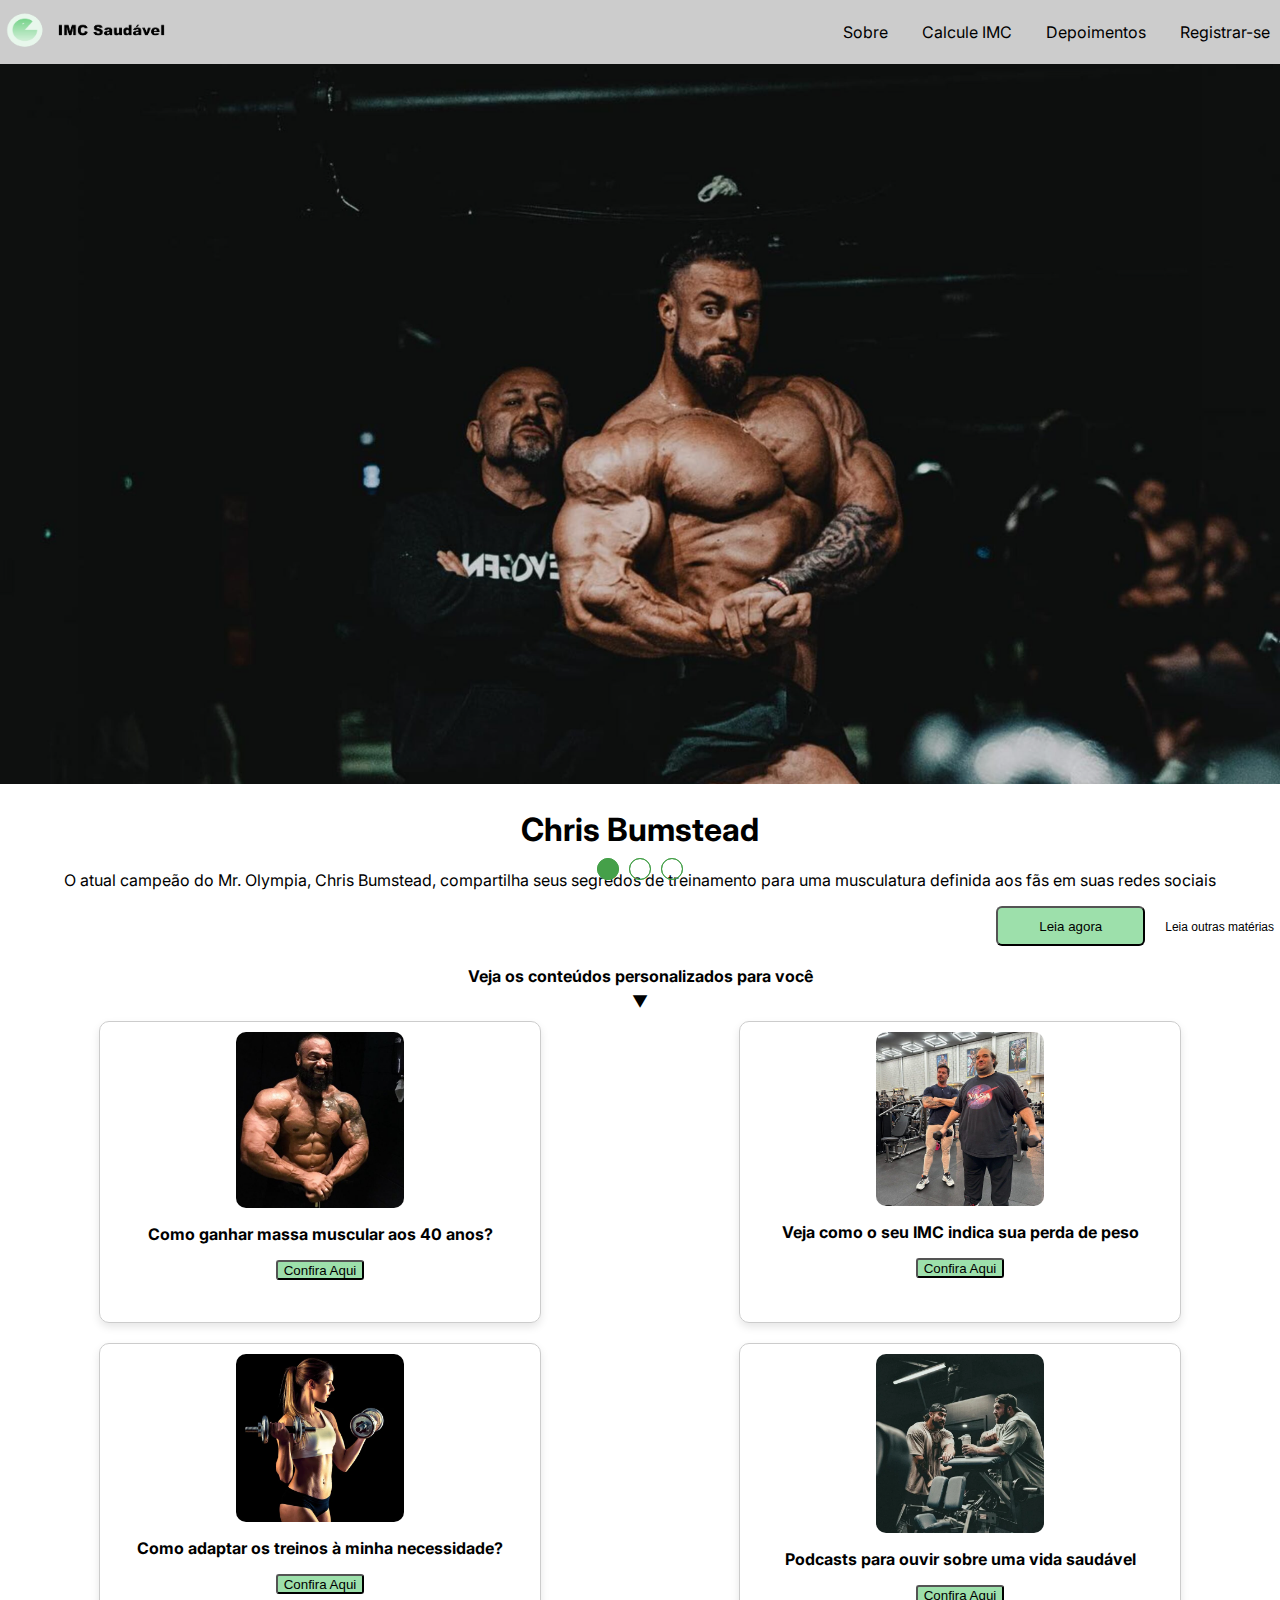
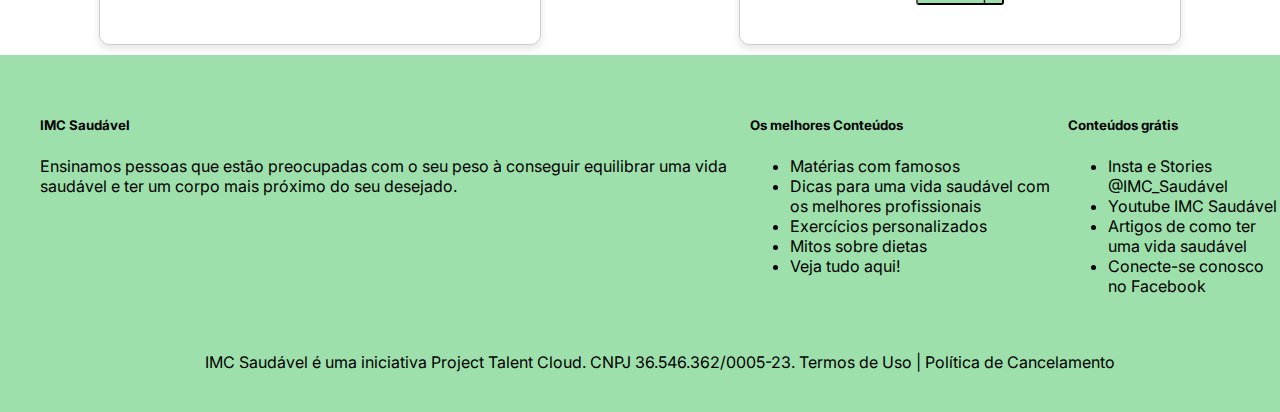
==== commit e3d606ab: "feat menu." ====
--- a/index.html
+++ b/index.html
@@ -3,6 +3,7 @@
 <head>
     <meta charset="UTF-8">
     <meta name="viewport" content="width=device-width, initial-scale=1.0">
+    <link rel="stylesheet" href="./css/slide.css">
     <link rel="stylesheet" href="./css/slide.css">
     <script src="./js/pagina-inicial.js" defer></script>
 <!-- Links -->
@@ -20,10 +21,8 @@
                     <ul id="nav-mobile" class="menu">
                         <li><a href="./pages/about.html">Sobre</a></li>
                         <li><a href="./pages/calculator.html">Calcule IMC</a></li>
-                        <li><a href="./pages/depoimentos.html">Depoimentos</a></li>
+                        <li><a href="./pages/depositions.html">Depoimentos</a></li>
                         <li><a href="./pages/registros.html">Registrar-se</a></li>
-                        <li><a href="./pages/sair.html">Sair</a></li>
-                        <button class="login-btn" type="submit">Login</button>
                     </ul>
                 </div>
             </nav>
--- a/css/slide.css
+++ b/css/slide.css
@@ -1,2246 +1,418 @@
-article,aside,details,figcaption,figure,/*footer*/ header,hgroup,main,nav,section,summary{
-    display:block
-}
-audio,canvas,video{
-    display:inline-block;
-    display:inline;
-    zoom: 1;
-}
-audio:not([controls]){
-    display:none;
-    height:0
-}
-[hidden]{
-    display:none
-}
-html{
-    font-size:100%;
--ms-text-size-adjust:100%;
--webkit-text-size-adjust:100%
-}
-html,button,input,select,textarea{
-    font-family:sans-serif
-}
-body{
-    margin:0
-}
-a:focus{
-    outline:thin dotted
-}
-a:active,a:hover{
-    outline:0
-}
-
-@media screen{*{
-    margin:0;
-    padding:0;
-}
-* *:link,*:visited{
-    text-decoration:none
-}
-
-* h1,h2,h3,h4,h5,h6,pre,code{
-    font-size:1em
-}
-* a img,*:link img,*:visited img{
-    border:medium none
-}
-a{outline:medium none
-}
-a:hover{
-    text-decoration:none
-}
-table{
-    border-spacing:0
-}
-img{
-    vertical-align:text-bottom
-}
-iframe{
-    border-style:none;
-    border-width:0
-}}
-body{
-    background-color:#fff;
-    color:#333;
-    font-family:"open_sansregular",'Open Sans',Arial,Helvetica,sans-serif
-}
-h1,h2,h3,h4,h5,h6{
-    font-family:"open_sanssemibold",'Open Sans',Arial,Helvetica,sans-serif;font-weight:700;margin:0
-}
-#content h1{
-    margin-top:0!important
-}
-.debug{
-    border:1px solid #f00
-}
-.no-margin{
-    margin:0!important
-}
-.error{
-    background-color:#ffffe3;
-    border:1px solid #996;
-    clear:both;
-    margin:1em 0;
-    padding:10px
-}
-.minor-font{
-    font-size:.75em
-}
-header{
-    background-color:#0a5517;
-    background-image:-moz-radial-gradient(center,ellipse cover,#19882c 1%,#025310 100%);
-    background-image:-webkit-gradient(radial,center center,0px,center center,100%,color-stop(1%,#19882c),color-stop(100%,#025310));
-    background-image:-webkit-radial-gradient(center,ellipse cover,#19882c 1%,#025310 100%);background-image:-o-radial-gradient(center,ellipse cover,#19882c 1%,#025310 100%);
-    background-image:-ms-radial-gradient(center,ellipse cover,#19882c 1%,#025310 100%);
-    background-image:radial-gradient(ellipse at center,#19882c 1%,#025310 100%);
-    filter:progid:DXImageTransform.Microsoft.gradient(startColorstr=#177b28,endColorstr=#025310,GradientType=1);color:#fff;padding:14px 0 0 0}header .accessibility-language-actions-container{height:25px;
-    overflow:hidden
-}
-header #accessibility{
-    font-family:Arial,Helvetica,sans-serif!important;
-    margin:0;
-    line-height:5px
-}
-header #accessibility li{
-    line-height:5px;
-    margin:0 10px 0 0
-}
-header #accessibility a{
-    color:#fff;font-size:.7em
-}
-header #accessibility a span{
-    background-color:#b6dbbc;color:#0a5517;padding:0 2px 0 3px
-}
-header #accessibility a:hover{
-    background:#52a660
-}
-header #portal-siteactions,header #language{
-    border-bottom:1px dotted #90ce9b;
-    text-transform:uppercase;
-    margin:-6px 0 0 0
-}
-header #portal-siteactions li,header #language li{
-    margin:0 16px 0 0
-}
-header #portal-siteactions li:last-child,header #language li:last-child{
-    margin-right:0!important
-}
-header #portal-siteactions a,header #language a{
-    color:#fff;font-size:.73em
-}
-header #portal-siteactions a:hover,header #language a:hover{
-    text-decoration:underline
-}
-header #language{
-    margin-left:20px
-}
-header #language li{
-    margin-left:6px;display:block;
-    float:left
-}
-header #language li:first-child{
-    margin-left:0
-}
-header #language li a{
-    padding:0 0 0 16px
-}
-header #language li.language-en a{
-    background:transparent url('../img/flag-en.gif') no-repeat 0 center
-}
-header #language li.language-es a{
-    background:transparent url('../img/flag-es.gif') no-repeat 0 center
-}
-header #logo{margin:3px 0 20px 0}header #logo a{color:#fff
-}
-header #logo .portal-title-1{
-    font-size:.85em;display:block;height:21px
-}
-header #logo h1{font-family:"open_sansextrabold",'Open Sans',Arial,Helvetica,sans-serif;
-    font-size:2.75em;line-height:.8em;font-weight:800;
-    letter-spacing:-1px;margin-bottom:5px
-}
-header #logo .portal-description{
-    font-size:1.1em;
-    text-transform:uppercase;
-    position:relative;
-    top:4px
-}
-header #logo.small{
-    margin:13px 0 10px 0
-}
-header #logo.small h1{
-    font-size:2.4em;font-family:"open_sansbold",'Open Sans',Arial,Helvetica,sans-serif
-}
-header #logo.big{
-    margin:10px 0 13px 0
-}
-header #logo.big h1{
-    font-size:3.6em;font-family:"open_sansbold",'Open Sans',Arial,Helvetica,sans-serif
-}
-header #portal-searchbox form{
-    margin:22px 0 0 0
-}
-header #portal-searchbox input.searchField{
-    font-size:12px
-    ;width:177px
-}
-header #portal-searchbox input.searchField:focus{
-    background-color:#ffffe5
-}
-header #portal-searchbox .searchButton{
-    padding-bottom:4px;padding-right:8px
-}
-header #portal-searchbox .searchButton i.icon-search{
-    font-size:1.25em;color:#0a5517;-webkit-text-stroke-width:.4px;-webkit-text-stroke-color:#0a5517;
-    -webkit-font-smoothing:antialiased
-}
-header #social-icons{
-    margin:2px 0 2px 0;
-    -moz-opacity:.85;
-    opacity:.85;
-    filter:alpha(opacity=85)
-}
-header #social-icons li{
-    margin:0 0 0 6px
-}
-header #social-icons a{
-    color:#fff
-}
-header #social-icons a i{
-    font-size:1.70em;
-    margin-top:5px;
-    -webkit-text-stroke-width:.4px;-webkit-text-stroke-color:#fff;
-    -webkit-font-smoothing:antialiased
-}
-header #social-icons a i.icon-youtube{
-    -webkit-text-stroke-width:0!important;
-    -webkit-text-stroke-color:#70ee86!important;
-    -webkit-font-smoothing:antialiased!important
-}
-header #social-icons a:hover{
-    color:#70ee86;
-    -webkit-text-stroke-width:.4px;
-    -webkit-text-stroke-color:#70ee86;
-    -webkit-font-smoothing:antialiased
-}
-header #social-icons span{
-    display:none!important
-}
-header div.sobre{
-    background-color:#084312;
-    border-bottom:2px solid #084312
-}
-header div.sobre ul{
-    margin:8px 0;
-    line-height:1em
-}
-header div.sobre li{
-    border-right:1px solid #1c5d27;
-    padding:0 10px;
-    line-height:1em
-}
-header div.sobre li:last-child{
-    border:0;
-    padding-right:0
-}
-header div.sobre a{
-    color:#fff;
-    font-size:.88em
-}
-header div.sobre a:hover{
-    text-decoration:underline
-}
-main .container{
-    padding:48px 0 65px 0
-}
-main div.row-flutuante{
-    margin-top:-28px
-}
-main .row-fluid{
-    margin-left:0!important
-}
-main h2{
-    font-family:"open_sansregular",'Open Sans',Arial,Helvetica,sans-serif
-}
-main #em-destaque{
-    display:block;
-    min-height:20px;
-    padding:0;
-    margin-bottom:27px
-}
-main #em-destaque h2,main #em-destaque ul,main #em-destaque li,main #em-destaque a{
-    padding:0;
-    text-align:center;text-transform:uppercase
-}
-main #em-destaque h2{
-    background:#717782 url('../img/em-destaque.png') no-repeat right center;
-    color:#fff;padding:7px 0 7px 0;
-    -webkit-border-radius:5px 0 0 5px;
-    -moz-border-radius:5px 0 0 5px;
-    -ms-border-radius:5px 0 0 5px;
-    -o-border-radius:5px 0 0 5px;
-    border-radius:5px 0 0 5px;
-    margin-right:0;
-    font-size:.7em;
-    font-weight:normal;
-    line-height:1em
-}
-main #em-destaque ul{
-    margin:0;padding:0 5px;background:#e8e7e7;
-    -webkit-border-radius:0 5px 5px 0;
-    -moz-border-radius:0 5px 5px 0;
-    -ms-border-radius:0 5px 5px 0;
-    -o-border-radius:0 5px 5px 0;
-    border-radius:0 5px 5px 0
-}
-main #em-destaque li{
-    display:block;
-    float:left;
-    background:transparent url('../img/linha-cinza.gif') repeat-y right 0
-}
-main #em-destaque li:last-child{
-    background:0
-}
-main #em-destaque li a{
-    font-size:.7em;
-    color:#333;
-    display:block;
-    padding:7px 5px;
-    line-height:1em
-}
-main #em-destaque li a:hover{
-    text-decoration:underline
-}
-main #em-destaque ul.n1 li{
-    width:100%!important
-}
-main #em-destaque ul.n2 li{
-    width:50%!important
-}
-main #em-destaque ul.n3 li{
-    width:33.3%!important
-}
-main #em-destaque ul.n4 li{
-    width:25%!important
-}
-main #em-destaque ul.n5 li{
-    width:20%!important
-}
-main #navigation #navigation-section{
-    display:block
-}
-main #navigation nav a{
-    font-size:1em;
-    line-height:.9em;color:#333;
-}
-main #navigation nav a:hover{
-    text-decoration:underline;
-}
-main #navigation nav{
-    display:block;
-    margin-bottom:35px
-}
-main #navigation nav h2{
-    border-top:3px solid #0a5517;padding:12px 5px 5px 10px;
-    height:32px;
-    background:#eeeff2;
-    text-transform:uppercase;
-    font-size:.85em;line-height:1em;color:#0a5517
-}
-main #navigation nav ul{
-    display:block;
-    margin:0;
-    border-top:1px solid #e8e7e7
-}
-main #navigation nav li{
-    display:block;
-    padding:5px 10px 5px 20px;
-    border-bottom:1px solid #e8e7e7
-}
-main #navigation nav li.deeper{
-    background:#eeefff url("../img/menu-ativo.gif") no-repeat 10px 14px;
-    border-top:2px solid #0a5517;border-bottom:2px solid #0a5517;
-    padding-left:0;
-    padding-right:0;
-    padding-bottom:0
-}
-main #navigation nav li.deeper a{
-    display:block;
-    padding:5px 5px 10px 20px;
-    font-weight:600;
-    line-height:1.2em
-}
-main #navigation nav li.deeper ul{
-    background:#eeeff2;
-    border-top:0
-}
-main #navigation nav li.deeper ul a{
-    font-weight:normal;
-    font-size:.85em;padding-bottom:5px;
-    padding-left:25px
-}
-main #navigation nav li.deeper ul li{
-    padding-left:0;
-    border-bottom:1px solid #dcdada
-}
-main #navigation nav li.deeper ul li.current a{
-    font-weight:700!important;
-    cursor:default
-}
-main #navigation nav li.deeper ul li.deeper{
-    background:transparent url("../img/menu-ativo.gif") no-repeat 15px 14px;
-    border-top:1px solid #b6b3b3;border-bottom:0
-}
-main #navigation nav li.deeper ul li.deeper a{
-    font-weight:600;
-    padding-bottom:10px
-}
-main #navigation nav li.deeper ul li.deeper ul{
-    background:#e0e1e7;
-    border-top:1px solid #c3c0c0
-}
-main #navigation nav li.deeper ul li.deeper ul a{
-    font-weight:normal;
-    padding-bottom:5px;
-    padding-left:30px
-}
-main #navigation nav li.deeper ul li.deeper ul li{
-    padding-left:0;
-    border-bottom:1px solid #c3c0c0
-}
-main #navigation nav li.deeper ul li.deeper ul li.deeper{
-    background:transparent url("../img/menu-ativo.gif") no-repeat 20px 14px;
-    border-top:0;border-bottom:1px solid #e8e7e7
-}
-main #navigation nav li.deeper ul li.deeper ul li.deeper a{
-    font-weight:600;
-    padding-bottom:10px
-}
-main #navigation nav li.deeper ul li.deeper ul li.deeper ul{
-    background:#d1d4dc
-}
-main #navigation nav li.deeper ul li.deeper ul li.deeper ul a{
-    font-weight:normal;
-    padding-bottom:5px;
-    padding-left:35px
-}
-main #navigation nav li.deeper ul li.deeper ul li.deeper ul li{
-    padding-left:0
-}
-main #navigation nav li.deeper ul li.deeper ul li.deeper ul li.deeper{
-    background:transparent url("../img/menu-ativo.gif") no-repeat 25px 14px;
-    border-bottom:0
-}
-main #navigation nav li.deeper ul li.deeper ul li.deeper ul li.deeper a{
-    font-weight:600;
-    padding-bottom:10px
-}
-main #navigation nav li.deeper ul li.deeper ul li.deeper ul li.deeper ul{
-    background:#c3c6d1;
-    border-top:1px solid #9d9999
-}
-main #navigation nav li.deeper ul li.deeper ul li.deeper ul li.deeper ul a{
-    font-weight:normal;
-    padding-bottom:5px;
-    padding-left:35px
-}
-main #navigation nav li.deeper ul li.deeper ul li.deeper ul li.deeper ul li{
-    padding-left:5px;
-    border-bottom:1px solid #9d9999
-}
-main #navigation nav li.deeper ul li.deeper ul li.deeper ul li.deeper ul li ul{
-    display:none!important
-}
-main #navigation .menu-de-apoio li{
-    padding-left:0;
-    padding-right:0
-}
-main #navigation .menu-de-apoio a{
-    color:#1c78e4;font-size:1.05em
-}
-main #navigation .central-conteudos li{
-    padding:14px 10px 14px 0!important
-}
-main #navigation .central-conteudos li .imagens .icon-stack-base{
-    color:#043309;-webkit-text-stroke-width:.7px;-webkit-text-stroke-color:#043309;
-    -webkit-font-smoothing:antialiased
-}
-main #navigation .central-conteudos li .videos .icon-stack-base{
-    color:#199325;
-    -webkit-text-stroke-width:.7px;-webkit-text-stroke-color:#199325;
-    -webkit-font-smoothing:antialiased
-}
-main #navigation .central-conteudos li .audios .icon-stack-base{
-    color:#094f09;
-    -webkit-text-stroke-width:.7px;-webkit-text-stroke-color:#094f09;
-    -webkit-font-smoothing:antialiased
-}
-main #navigation .central-conteudos li .publicacoes .icon-stack-base{
-    color:#199325;
-    -webkit-text-stroke-width:.7px;-webkit-text-stroke-color:#199325;
-    -webkit-font-smoothing:antialiased
-}
-main #navigation .central-conteudos li .aplicativos .icon-stack-base{
-    color:#043309;
-    -webkit-text-stroke-width:.7px;-webkit-text-stroke-color:#043309;
-    -webkit-font-smoothing:antialiased
-}
-main #navigation .central-conteudos li .infograficos .icon-stack-base{
-    color:#043309;
-    -webkit-text-stroke-width:.7px;
-    -webkit-text-stroke-color:#043309;
-    -webkit-font-smoothing:antialiased
-}
-main #navigation .central-conteudos li .estatisticas .icon-stack-base{
-    color:#043309;
-    -webkit-text-stroke-width:
-    .7px;-webkit-text-stroke-color:#043309;
-    -webkit-font-smoothing:antialiased
-}
-main #navigation .central-conteudos li a:hover{
-    text-decoration:none
-}
-main #navigation .central-conteudos li a:hover .icon-light{
-    color:#42e95f
-}
-main #navigation .central-conteudos .icon-stack{
-    font-size:21px;
-    font-weight:normal!important;
-    margin-right:2px
-}
-main #navigation .central-conteudos .icon-light{
-    font-size:15px
-}
-main #navigation .central-conteudos .icon-play{
-    margin-left:2px!important
-}
-main #navigation .central-conteudos .icon-mobile-phone{
-    font-size:26px!important
-}main #navigation .central-conteudos .icon-file-text{
-    font-size:18px!important;
-    margin-left:1px!important
-}
-main #navigation .central-conteudos .icon-volume-up{
-    font-size:18px!important;
-    margin-left:1px!important
-}
-/*******
-footer{
-    background:#034811
-}
-footer .footer-atalhos{
-    background:#fff;
-    border-bottom:2px solid #034811
-}
-footer .footer-atalhos .container{
-    padding:10px 0 25px 0
-}
-footer .footer-atalhos .voltar-ao-topo a{
-    color:#717782
-}
-footer .footer-atalhos .voltar-ao-topo a:hover{
-    text-decoration:underline
-}
-footer .container-menus{
-    padding:46px 0 0 0
-}
-footer .row{
-    margin-bottom:13px
-}
-footer nav{border-left:1px dotted #90ce9b;
-    padding:0 5px 0 10px
-}
-footer nav h2{
-    font-size:1.3em;
-    font-weight:bold;
-    color:#90ce9b;
-    line-height:1.3em;
-    padding:5px 0 5px 0
-}
-footer nav ul{
-    margin-left:0
-}
-footer nav li{
-    display:block;
-    padding-bottom:3px
-}
-footer nav a{
-    font-size:.9em;color:#fff;
-    line-height:.9em
-}
-footer nav a:hover{
-    color:#fff;
-    text-decoration:underline
-}
-footer .footer-menus{
-    padding-bottom:10px
-}
-footer .footer-logos{
-    padding:25px 0;
-    background:#02300b
-}
-footer .footer-ferramenta{
-    background:#fff;
-    padding:17px 0 11px 0
-}
-footer .footer-ferramenta p{
-    font-size:.91em;
-    line-height:1em
-}
-*******/
-@media(min-width:980px){
-header .container,main .container,/*footer*/ .container
-{
-
-    main #content{
-        width:750px!important;
-        margin-left:0!important
-    }
-    main #content.full{
-        width:960px!important
-    }
-    main #em-destaque .span2{
-        width:20%;
-        min-height:20px
-    }
-    main #em-destaque .span10{
-        width:80%;
-        min-height:20px
-    }
-    main #em-destaque.duas-linhas{
-        min-height:40px
-    }
-    main #em-destaque.duas-linhas h2{
-        padding-top:12px;
-        height:35px
-    }
-    main #em-destaque.duas-linhas li{
-        height:35px
-    }
-    main #em-destaque.duas-linhas li.ajuste-duas-linhas{
-        padding-top:6px;
-        height:29px
-}}
-@media(max-width:979px){
-    header .accessibility-container{
-        display:none!important
-    }
-    header .language-and-actions-container{
-        width:100%!important;
-        margin-left:0!important;
-        margin-right:0!important;
-        padding-right:0!important;
-        padding-left:0!important
-    }
-    header .language-and-actions-container #portal-siteactions{
-        width:100%!important;
-        margin-left:0!important;
-        margin-right:0!important;
-        padding-right:0!important;
-        padding-left:0!important;
-        text-align:center
-    }
-    header .language-and-actions-container #portal-siteactions a{
-        font-size:.81em
-    }
-    header #logo h1{
-        line-height:1.1em
-    }
-    main .container #navigation{
-        display:block;
-        margin-top:-42px!important;
-        width:100%;
-        margin-left:0;
-        margin-right:0;
-        background:#0a5517;
-        -webkit-border-radius:5px;
-        -moz-border-radius:5px;
-        -ms-border-radius:5px;
-        -o-border-radius:5px;
-        border-radius:5px;
-        padding-bottom:7px!important
-    }
-    main .container #navigation .mainmenu-toggle{
-        width:20%;
-        margin:5px;
-        float:right;
-        text-transform:uppercase;
-        font-weight:bold;
-        font-size:1.2em;color:#0a5517
-    }
-    main .container #navigation #navigation-section{
-        display:none;
-        clear:both
-    }
-    main .container #navigation #navigation-section nav{
-        clear:both;
-        margin-bottom:0;
-        width:98%;
-        margin-left:1%;
-        margin-right:0;
-        background:#fff
-    }
-    main .container #navigation #navigation-section nav ul{
-        display:none
-    }
-    main .container #navigation #navigation-section nav ul a{
-        display:block;
-        width:100%;
-        padding-top:7px;
-        padding-bottom:7px
-    }
-    main .container #navigation #navigation-section nav li.active ul{
-        display:block
-    }
-    main .container #navigation #navigation-section nav h2{
-        font-size:1.3em;
-        padding-top:16px
-    }
-    main .container #navigation #navigation-section nav h2 i{
-        margin-right:10px
-    }
-    main .container #navigation #navigation-section nav.menu-de-apoio ul{
-        display:block!important
-    }
-    main .container #navigation #navigation-section nav.menu-de-apoio ul li{
-        margin-left:10px
-    }
-    #content{
-        padding-top:58px;
-        width:100%!important;
-        margin-left:0!important;
-        margin-right:0!important;
-        padding-right:0!important;
-        padding-left:0!important
-    }
-    #content #content-section{
-        padding:0 10px
-    }
-    main #content{
-        padding-top:32px
-    }
-    main #em-destaque{
-        position:absolute;
-        left:auto;
-        top:auto;
-        width:744px
-    }
-    main #em-destaque.duas-linhas h2{
-        padding-top:12px;
-        height:35px
-    }
-    main #em-destaque.duas-linhas li{
-        height:35px
-    }
-    main #em-destaque.duas-linhas li.ajuste-duas-linhas{
-        padding-top:6px;
-        height:29px
-    }
-}
-@media(max-width:767px){
-    header .accessibility-container{
-        display:none!important
-    }header .language-and-actions-container{
-        width:100%!important;
-        margin-left:0!important;
-        margin-right:0!important;
-        padding-right:0!important;
-        padding-left:0!important
-    }
-    header .language-and-actions-container #portal-siteactions{
-        width:100%!important;
-        margin-left:0!important;
-        margin-right:0!important;
-        padding-right:0!important;
-        padding-left:0!important;
-        text-align:center
-    }
-    header .language-and-actions-container #portal-siteactions a{
-        font-size:.81em
-    }
-    header #logo h1{
-        line-height:1.1em
-    }main .container #navigation{
-        display:block;
-        margin-top:-42px!important;
-        width:100%;
-        margin-left:0;
-        margin-right:0;
-        background:#0a5517;
-        -webkit-border-radius:5px;
-        -moz-border-radius:5px;
-        -ms-border-radius:5px;
-        -o-border-radius:5px;
-        border-radius:5px;
-        padding-bottom:7px!important
-    }
-    main .container #navigation .mainmenu-toggle{
-        width:20%;
-        margin:5px;
-        float:right;
-        text-transform:uppercase;
-        font-weight:bold;
-        font-size:1.2em;
-        color:#0a5517
-    }
-    main .container #navigation #navigation-section{
-        display:none;
-        clear:both
-    }
-    main .container #navigation #navigation-section nav{
-        clear:both;
-        margin-bottom:0;
-        width:98%;
-        margin-left:1%;
-        margin-right:0;
-        background:#fff
-    }
-    main .container #navigation #navigation-section nav ul{
-        display:none
-    }
-    main .container #navigation #navigation-section nav ul a{
-        display:block;
-        width:100%;
-        padding-top:7px;
-        padding-bottom:7px
-    }
-    main .container #navigation #navigation-section nav li.active ul{
-        display:block
-    }
-    main .container #navigation #navigation-section nav h2{
-        font-size:1.3em;
-        padding-top:16px
-    }
-    main .container #navigation #navigation-section nav h2 i{
-        margin-right:10px
-    }
-    main .container #navigation #navigation-section nav.menu-de-apoio ul{
-        display:block!important
-    }
-    main .container #navigation #navigation-section nav.menu-de-apoio ul li{
-        margin-left:10px
-    }
-    #content{
-        padding-top:58px;
-        width:100%!important;
-        margin-left:0!important;
-        margin-right:0!important;
-        padding-right:0!important;
-        padding-left:0!important
-    }
-    #content #content-section{
-        padding:0 10px
-    }
-    body{
-        padding-left:0;
-        padding-right:0
-    }
-    header{
-        padding-left:5px;
-        padding-right:5px
-    }
-    header #logo{
-        padding-left:10px;
-        padding-right:10px
-    }
-    header #logo span{
-        display:block;
-        width:100%!important;
-        margin-left:0!important;
-        margin-right:0!important;
-        padding-right:0!important;
-        padding-left:0!important;
-        padding-top:4px;
-        padding-bottom:4px
-    }
-    header #portal-searchbox form{
-        margin-top:12px;
-        width:100%!important;
-        margin-left:0!important;
-        margin-right:0!important;
-        padding-right:0!important;
-        padding-left:0!important;
-        text-align:center
-    }
-    header #portal-searchbox .input-append .searchField{
-        width:240px;
-        font-size:18px;
-        height:30px!important
-    }
-    header #portal-searchbox .input-append .searchButton{
-        height:40px!important
-    }
-    header #social-icons{
-        display:none!important
-    }
-    header div.sobre{
-        background:transparent!important;
-        text-align:center;
-        padding-bottom:10px
-    }
-    header div.sobre .pull-right{
-        float:none!important
-    }
-    header div.sobre *{
-        margin:0;
-        padding:0;
-        display:inline;
-        border:0
-    }
-    header div.sobre .hide{
-        display:none
-    }
-    header div.sobre a{
-        font-size:.9em
-    }
-    main .container{
-        padding-top:10px!important
-    }
-    main .container #em-destaque{
-        width:98%;
-        margin-left:1%!important;
-        position:relative;
-        margin-bottom:10px!important
-    }
-    main .container #em-destaque h2{
-        background-image:none!important;
-        -webkit-border-radius:5px!important;
-        -moz-border-radius:5px!important;
-        -ms-border-radius:5px!important;
-        -o-border-radius:5px!important;
-        border-radius:5px!important;background-color:#595e67
-    }
-    main .container #em-destaque ul{
-        -webkit-border-radius:5px!important;
-        -moz-border-radius:5px!important;
-        -ms-border-radius:5px!important;
-        -o-border-radius:5px!important;
-        border-radius:5px!important;
-        display:table!important;
-        padding-bottom:4px!important;
-        border-bottom:1px solid #717782
-    }
-    main .container #em-destaque li{
-        background-repeat:no-repeat!important
-    }
-    main .container #em-destaque.duas-linhas li.ajuste-duas-linhas{
-        padding-top:inherit!important;
-        height:inherit!important
-    }
-    main .container #navigation{
-        width:98%;
-        margin-left:1%;min-height:39px;
-        margin-top:0!important
-    }
-    main .container #navigation .mainmenu-toggle{
-        width:40%!important
-    }
-    main .container #content{
-        padding-top:10px!important
-    }
-    /*footer .footer-atalhos a{
-        margin-right:12px
-    }
-    footer .footer-logos{
-        padding-left:10px;
-        padding-right:10px
-    }
-    footer .footer-ferramenta{
-        text-align:center
-    }*/
-}
-main div.container .module{
-    padding-bottom:20px
-}
-main div.container .module h1
-{
-    font-size:2.5em;
-    line-height:1.2em;margin:0 0 10px 0;
-    letter-spacing:-0.05em;
-    font-weight:600
-}
-main div.container .module h1 a{
-    color:#333
-}
-main div.container .module .outstanding-header{
-    border-top:4px solid #3268ba;
-    background:#eeeff2;height:57px;
-    margin:0 0 22px 0;
-    position:relative
-}
-main div.container .module .outstanding-header a.outstanding-link{
-    position:absolute;
-    right:3px;
-    bottom:8px
-}
-main div.container .module .outstanding-title{
-    line-height:1em;
-    margin:11px 8px 14px 8px;
-    font-size:1.45em;
-    font-weight:400;
-    color:#3268ba
-}
-main div.container .module .subtitle{
-    text-transform:uppercase;
-    font-weight:400;
-    color:#1e68d0;
-    font-size:.9em;
-    line-height:1em;
-    margin:0 0 10px 0
-}
-main div.container .module p{
-    font-size:.9em;
-    line-height:1.35em
-}
-main div.container .module h2,main div.container .module h3{
-    font-size:1.1em;
-    line-height:1em;
-    margin-bottom:5px;
-    font-family:"open_sansregular",'Open Sans',Arial,Helvetica,sans-serif;font-weight:400
-}
-main div.container .module h2 a,main div.container .module h3 a{
-    color:#333
-}
-main div.container .module .img-rounded{
-    -webkit-border-radius:8px!important;
-    -moz-border-radius:8px!important;
-    -ms-border-radius:8px!important;
-    -o-border-radius:8px!important;
-    border-radius:8px!important;
-    display:block;width:230px;
-    height:136px;
-    overflow:hidden;
-    margin-bottom:10px
-}
-main div.container .module /*.outstanding-footer*/{
-    border-top:2px solid #3268ba;
-    background:#eeeff2;
-    height:22px;
-    margin:26px 0 0 0;padding:10px;
-    clear:both
-}
-main div.container .module a.outstanding-link{
-    font-size:.7em;
-    color:#333;
-    text-transform:uppercase;
-    line-height:1em;
-    float:right;
-    margin-right:7px
-}
-main div.container .module a.outstanding-link .text{
-    display:block;
-    padding:5px;
-    float:left
-}
-main div.container .module a.outstanding-link .icon-box{
-    display:block;
-    float:right;
-    width:12px;
-    height:16px;
-    padding:0 4px 4px 6px;
-    -webkit-border-radius:2px;
-    -moz-border-radius:2px;
-    -ms-border-radius:2px;
-    -o-border-radius:2px;
-    border-radius:2px;
-    background-color:#3268ba;
-    background-image:-ms-linear-gradient(top,#4f82d0 0,#275292 100%);
-    background-image:-moz-linear-gradient(top,#4f82d0 0,#275292 100%);
-    background-image:-o-linear-gradient(top,#4f82d0 0,#275292 100%);
-    background-image:-webkit-gradient(linear,left top,left bottom,color-stop(0,#4f82d0),color-stop(1,#275292));
-    background-image:-webkit-linear-gradient(top,#4f82d0 0,#275292 100%);
-    background-image:linear-gradient(to bottom,#4f82d0 0,#275292 100%);
-    color:#fff;text-align:center
-}
-main div.container .module a.outstanding-link .icon-angle-right{
-    font-size:18px
-}
-main div.container .variacao-module-01 .outstanding-header{
-    border-color:#4c0773;background:#eeeff2
-}
-main div.container .variacao-module-01 .outstanding-title{
-    color:#4c0773
-}
-main div.container .variacao-module-01 .subtitle{
-    color:#6c0aa4
-}
-main div.container .variacao-module-01 /*.outstanding-footer*/{
-    border-color:#4c0773;
-    background:#eeeff2
-}
-main div.container .variacao-module-01 a.outstanding-link .icon-box{
-    background-color:#4c0773!important;
-    background-image:-ms-linear-gradient(top,#6c0aa3 0,#2c0443 100%)!important;
-    background-image:-moz-linear-gradient(top,#6c0aa3 0,#2c0443 100%)!important;
-    background-image:-o-linear-gradient(top,#6c0aa3 0,#2c0443 100%)!important;
-    background-image:-webkit-gradient(linear,left top,left bottom,color-stop(0,#6c0aa3),color-stop(1,#2c0443))!important;
-    background-image:-webkit-linear-gradient(top,#6c0aa3 0,#2c0443 100%)!important;
-    background-image:linear-gradient(to bottom,#6c0aa3 0,#2c0443 100%)!important;
-    color:#fff!important}main div.container .variacao-module-02 .outstanding-header{
-        border-color:#cd4500;background:#eeeff2
-    }
-    main div.container .variacao-module-02 .outstanding-title{
-        color:#cd4500
-    }
-    main div.container .variacao-module-02 .subtitle{
-        color:#e05914
-    }
-    main div.container .variacao-module-02 /*.outstanding-footer*/{
-        border-color:#cd4500;background:#eeeff2
-    }
-    main div.container .variacao-module-02 a.outstanding-link .icon-box{
-        background-color:#cd4500!important;
-        background-image:-ms-linear-gradient(top,#ff5601 0,#9a3400 100%)!important;
-        background-image:-moz-linear-gradient(top,#ff5601 0,#9a3400 100%)!important;
-        background-image:-o-linear-gradient(top,#ff5601 0,#9a3400 100%)!important;
-        background-image:-webkit-gradient(linear,left top,left bottom,color-stop(0,#ff5601),color-stop(1,#9a3400))!important;background-image:-webkit-linear-gradient(top,#ff5601 0,#9a3400 100%)!important;
-        background-image:linear-gradient(to bottom,#ff5601 0,#9a3400 100%)!important;color:#fff!important
-    }
-    main div.container .variacao-module-03 .outstanding-header{
-        border-color:#105480;
-        background:#eeeff2
-    }
-    main div.container .variacao-module-03 .outstanding-title{
-        color:#105480
-    }
-    main div.container .variacao-module-03 .subtitle{
-        color:#0779c3
-    }
-    main div.container .variacao-module-03 /*.outstanding-footer*/{
-        border-color:#105480;
-        background:#eeeff2
-    }
-    main div.container .variacao-module-03 a.outstanding-link .icon-box{
-        background-color:#105480!important;
-        background-image:-ms-linear-gradient(top,#1672ad 0,#0a3653 100%)!important;
-        background-image:-moz-linear-gradient(top,#1672ad 0,#0a3653 100%)!important;
-        background-image:-o-linear-gradient(top,#1672ad 0,#0a3653 100%)!important;
-        background-image:-webkit-gradient(linear,left top,left bottom,color-stop(0,#1672ad),color-stop(1,#0a3653))!important;
-        background-image:-webkit-linear-gradient(top,#1672ad 0,#0a3653 100%)!important;background-image:linear-gradient(to bottom,#1672ad 0,#0a3653 100%)!important;
-        color:#fff!important
-    }
-    main div.container .module-box-01{
-        padding-bottom:0;
-        background:#eeeff2;
-        border:1px solid #c3c0c0;
-        -webkit-border-radius:8px;
-        -moz-border-radius:8px;
-        -ms-border-radius:8px;
-        -o-border-radius:8px;
-        border-radius:8px;
-        margin-bottom:20px!important
-    }
-    main div.container .module-box-01 .header{
-        border-bottom:1px solid #c3c0c0;
-        padding:10px 12px 2px 12px
-    }
-    main div.container .module-box-01 .header h2,main div.container .module-box-01 .header h3,main div.container .module-box-01 .header h4,main div.container .module-box-01 .header h4,main div.container .module-box-01 .header h6{
-        text-transform:uppercase;
-        font-family:"open_sanssemibold",'Open Sans',Arial,Helvetica,sans-serif
-    }
-    main div.container .module-box-01 .lista{
-        margin:0!important
-    }
-    main div.container .module-box-01 .lista h2 a,main div.container .module-box-01 .lista h3 a,main div.container .module-box-01 .lista h4 a,main div.container .module-box-01 .lista h5 a,main div.container .module-box-01 .lista h6 a{
-        color:#355075;
-        font-size:1em
-    }
-    main div.container .module-box-01 .lista h2 a:hover,main div.container .module-box-01 .lista h3 a:hover,main div.container .module-box-01 .lista h4 a:hover,main div.container .module-box-01 .lista h5 a:hover,main div.container .module-box-01 .lista h6 a:hover{
-        text-decoration:underline
-    }
-    main div.container .module-box-01 li{
-        margin-left:0!important;padding:7px 5px 5px 15px;border-left:1px dotted #c3c0c0
-    }
-    main div.container .module-box-01 .outstanding-link{
-        display:block;
-        padding:4px 0
-    }
-    main div.container .module-box-01 /*.footer*/{
-        border-top:1px solid #c3c0c0;
-        padding:3px 12px 6px 12px;
-        text-align:right
-    }
-    main div.container .module-box-01 /*.footer*/ a{
-        font-size:.85em;
-        color:#333;
-        text-transform:uppercase;
-        line-height:1em
-    }
-    main div.container .module-box-01 .gallery-pane .carousel{
-        margin-bottom:0
-    }
-    main div.container .module-box-01 .gallery-pane .carousel-control{
-        border:0;
-        line-height:1em;
-        font-size:35px
-    }
-    main div.container .module-box-01 .gallery-pane .item img{
-        width:100%;
-        height:auto
-    }
-    main div.container .module-box-01 .gallery-pane .galleria-info{
-        padding:10px
-    }
-    main div.container .module-box-01 .gallery-pane h3 a,main div.container .module-box-01 .gallery-pane h4 a,main div.container .module-box-01 .gallery-pane h5 a,main div.container .module-box-01 .gallery-pane h6 a{
-        color:#333;
-        font-size:.85em;
-        font-weight:700
-    }
-    main div.container .module-box-01 .gallery-pane .galleria-info-description{
-        display:block;
-        margin-bottom:5px;
-        font-size:.85em
-    }
-    main div.container .module-box-01 .gallery-pane .rights{
-        display:block;
-        margin-bottom:5px;
-        font-size:.85em;
-        font-style:italic
-    }
-    main div.container .module-twitter-facebook .header{
-        padding-bottom:0!important
-    }
-    main div.container .module-twitter-facebook .header h2{
-        display:block;
-        padding:6px 10px 0 10px;
-        border-top:1px solid #c3c0c0;
-        border-left:1px solid #c3c0c0;
-        border-right:1px solid #c3c0c0;
-        -webkit-border-radius:8px 8px 0 0;
-        -moz-border-radius:8px 8px 0 0;
-        -ms-border-radius:8px 8px 0 0;
-        -o-border-radius:8px 8px 0 0;
-        border-radius:8px 8px 0 0;
-        margin:0!important;
-        text-align:center;
-        font-size:.9em
-    }
-    main div.container .module-twitter-facebook .header h2.active{
-        background:#eeeff2
-    }
-    main div.container .module-twitter-facebook .header h2.hide{
-        display:none!important
-    }
-    main div.container .module-twitter-facebook .pane{
-        padding-bottom:0;
-        background:#eeeff2;
-        border:1px solid #c3c0c0;
-        margin:-1px 0 20px 0!important;
-        -webkit-border-radius:0 8px 8px 8px;
-        -moz-border-radius:0 8px 8px 8px;
-        -ms-border-radius:0 8px 8px 8px;
-        -o-border-radius:0 8px 8px 8px;
-        border-radius:0 8px 8px 8px
-    }
-    main div.container .module-twitter-facebook .twitter-content{
-        min-height:350px
-    }
-    main div.container .module-twitter-facebook .twitter-content iframe{
-        min-height:350px
-    }
-    main div.container .module-box-01-top-adjust{
-        margin-top:29px
-    }
-    #system-message-container{
-        margin-bottom:10px
-    }
-    #system-message-container dl,#system-message-container ul,#system-message-container li{
-        margin:0!important
-    }
-    #system-message-container dd{
-        margin:0 0 10px 0!important;
-        padding:10px;
-        text-align:center
-    }
-    #system-message-container li{
-        display:block;
-        padding:4px 4px 0 4px
-    }
-    #system-message-container dt{
-        display:none!important
-    }
-    #system-message-container dd.message{
-        background:#3268ba;
-        color:#fff
-    }
-    #system-message-container dd.notice{
-        background:#717782!important;
-        color:#fff
-    }
-    #system-message-container dd.error{
-        background:#cd4500!important;
-        color:#fff;
-        border:none!important
-    }
-    main div.rastro-navegacao{
-        margin-left:7px;
-        height:35px;
-        font-size:.75em;
-        text-transform:uppercase;
-        color:#1c78e4
-    }
-    main div.rastro-navegacao a:hover{
-        text-decoration:underline
-    }
-    #content.internas{
-        color:#000
-    }
-    #content.internas h1,#content.internas .documentFirstHeading{
-        color:#1a2a39;
-        font-size:2.7em;
-        margin:0 0 18px 0;
-        text-transform:none;
-        letter-spacing:-1px
-    }
-    #content.internas h1 a,#content.internas .documentFirstHeading a{
-        color:#333
-    }
-    #content.internas .secondaryHeading{
-        color:#1a2a39;
-        font-size:2.2em;
-        line-height:1.2em;
-        margin:0 0 18px 0;
-        text-transform:none;
-        letter-spacing:.4px
-    }
-    #content.internas .secondaryHeading a{
-        color:#333
-    }
-    #content.internas .borderHeading{
-        color:#1e68d0;
-        font-size:2em;
-        text-transform:uppercase;
-        padding-bottom:15px;
-        border-bottom:1px solid #e8e7e7;
-        margin-bottom:10px
-    }
-    #content.internas h2,#content.internas h3,#content.internas h4,#content.internas h5,#content.internas h6{
-        font-size:1.6em;
-        font-weight:700;
-        margin-bottom:.8em;
-        margin-top:.8em
-    }
-    #content.internas .documentCategory{
-        display:block;
-        color:rgba(80, 199, 106, 0.56);
-        text-transform:uppercase;
-        font-weight:bold;
-        font-size:1.2em;
-        margin-bottom:25px
-    }
-    #content.internas .content-header-options-1{
-        margin-bottom:30px
-    }
-    #content.internas .content-header-options-1 span strong,#content.internas .content-header-options-1 li strong{
-        font-weight:normal
-    }
-    #content.internas .content-header-options-1 .documentByLine{
-        color:#666;
-        font-size:.75em
-    }
-    #content.internas .content-header-options-1 .documentByLine ul{
-        color:rgba(80, 199, 106, 0.56);
-        margin:8px 0 0 0!important;
-        font-size:1.1em
-    }
-    #content.internas .content-header-options-1 .documentByLine ul li{
-        list-style:none!important;
-        margin:0 0 2px 0!important;
-        font-size:1em!important
-    }
-    #content.internas .content-header-options-1 .documentByLine ul li.documentAuthor{
-        font-weight:bold
-    }
-    #content.internas .content-header-options-1 .documentByLine ul li.documentAuthor strong{
-        font-weight:bold
-    }
-    #content.internas .content-header-options-1 .btns-social-like{
-        padding-top:8px;
-        border-left:1px dotted #999
-    }
-    #content.internas .content-header-options-1 .btns-social-like .twitter,#content.internas .content-header-options-1 .btns-social-like .facebook{
-        display:block;
-        width:102px;
-        height:30px;
-        overflow:hidden
-    }
-    #content.internas .content-header-options-1 .btns-social-like .googleplus{
-        display:block;
-        width:80px;
-        height:30px;
-        overflow:hidden;
-        margin-left:10px
-    }
-    #content.internas .subtitle{
-        border-bottom:1px solid #e8e7e7;
-        color:#1a2a39;
-        font-family:Arial,Helvetica,sans-serif;
-        font-size:1.2em;
-        font-weight:normal;
-        margin-top:1.2em;
-        padding-bottom:1.539em
-    }
-    #content.internas .subtitle p{
-        line-height:1.3em
-    }
-    #content.internas .description{
-        display:block;
-        font-size:1.1em;
-        margin:0 0 35px 0;
-        color:#666;
-        line-height:1.3em;
-        font-weight:bold;
-        font-size:1.18em
-    }
-    #content.internas .description p{
-        line-height:1.3em!important
-    }
-    #content.internas p{
-        font-size:1.0em!important;
-        line-height:1.75em
-    }
-    #content.internas ul li{
-        display:list-item!important;
-        list-style:square outside!important;
-        line-height:1.5em!important;
-        font-size:.9em;margin-bottom:.25em
-    }
-    #content.internas ol li{
-        display:list-item!important;
-        list-style:decimal outside!important;
-        line-height:1.5em!important;
-        font-size:.9em;
-        margin-bottom:.25em
-    }
-    #content.internas .below-content{
-        margin-top:2.5em;
-        border-top:4px solid #1a2a39
-    }
-    #content.internas .below-content .line{
-        display:block;
-        margin:0;
-        padding:1em 0;
-        border-bottom:1px solid #717782;
-        color:#000;
-        text-align:left;
-        font-size:.8em;
-        font-family:Arial,Helvetica,sans-serif
-    }
-    #content.internas .below-content .line span{
-        display:inline-block;margin-left:5px;line-height:30px
-    }
-    #content.internas .below-content .line a.link-categoria,#content.internas .below-content .line span.selectedTag{
-        margin:0;
-        padding:4px 9px;
-        border:1px solid #cfcdcd;
-        -webkit-border-radius:3px;
-        -moz-border-radius:3px;
-        -ms-border-radius:3px;
-        -o-border-radius:3px;
-        border-radius:3px;
-        background-color:#e8e7e7;
-        color:rgba(80, 199, 106, 0.56);
-    }
-    #content.internas .below-content .line a.link-categoria:hover,#content.internas .below-content .line span.selectedTag:hover{
-        background:green;
-        border-color:green;
-        color:#fff
-    }
-    #content.internas .below-content .content-links li{
-        font-size:1.3em
-    }
-    #content.internas blockquote,#content.internas .lateralquote,#content.internas .pullquote{
-        float:right;
-        clear:right;
-        border-bottom:1px solid #717782;
-        border-top:4px solid #1a2a39;
-        border-left:none;
-        border-right:0;
-        border-left:none!important;
-        color:#9fa9b3;
-        font-size:1.4em;
-        font-weight:bold!important;
-        letter-spacing:-0.03em!important;
-        line-height:1.25em;
-        margin:0 1em .5em .5em;
-        width:20%;
-        padding:1em 0!important
-    }
-    #content.internas blockquote p,#content.internas .lateralquote p,#content.internas .pullquote p,#content.internas blockquote a,#content.internas .lateralquote a,#content.internas .pullquote a{
-        font-weight:bold
-    }
-    #content.internas .tile-list-1 li.hide{
-        display:none!important
-    }
-    #content.internas .tile-list-1 .tileItem{
-        border-bottom:1px solid #e8e7e7;
-        clear:both;
-        font-size:1em;
-        margin:0;
-        overflow:hidden;
-        padding:2em 0;
-        position:relative
-    }
-    #content.internas .tile-list-1 .tileItem .tileContent{
-        float:right;
-        border-left:1px dotted #cfcdcd;
-        overflow:hidden;
-        padding-left:22px;
-        margin-right:15px
-    }
-    #content.internas .tile-list-1 .tileItem .tileContent .subtitle{
-        border:0;
-        margin:0!important;
-        font-size:.83em;color:#3a70d1;
-        text-transform:uppercase
-    }
-    #content.internas .tile-list-1 .tileItem .tileContent .tileHeadline{
-        font-size:1.1em;
-        font-weight:bold;
-        margin:0 0 .438em;
-        padding:0;
-        line-height:1.7em
-    }
-    #content.internas .tile-list-1 .tileItem .tileContent .tileHeadline a{
-        color:#1a2a39
-    }
-    #content.internas .tile-list-1 .tileItem .tileContent .tileHeadline a:hover{
-        text-decoration:underline
-    }
-    #content.internas .tile-list-1 .tileItem .tileContent .description{
-        font-weight:normal;
-        font-size:1em;
-        color:#000;
-        line-height:1.6em;
-        margin-bottom:18px
-    }
-    #content.internas .tile-list-1 .tileItem .tileContent .keywords{
-        color:#596e7f;
-        font-size:.9em;
-        line-height:1.1em
-    }
-    #content.internas .tile-list-1 .tileItem .tileContent .keywords a{
-        color:#3a70d1
-    }
-    #content.internas .tile-list-1 .tileItem .tileContent .keywords a:hover{
-        color:#000
-    }
-    #content.internas .tile-list-1 .tileItem .tileContent .keywords p{
-        margin:0!important;
-        line-height:1.5em
-    }
-    #content.internas .tile-list-1 .tileItem .tileImage{
-        -webkit-border-radius:5px;
-        -moz-border-radius:5px;
-        -ms-border-radius:5px;
-        -o-border-radius:5px;
-        border-radius:5px;
-        float:left;
-        margin:3px 6px 6px 0
-    }
-    #content.internas .tile-list-1 .tileItem .tileInfo{
-        float:left;
-        margin:0
-    }
-    #content.internas .tile-list-1 .tileItem .tileInfo ul{
-        margin:0 0 0 10px
-    }
-    #content.internas .tile-list-1 .tileItem .tileInfo ul li{
-        list-style:none!important;
-        margin:0 0 10px 0;color:#717782
-    }
-    #content.internas .tile-list-1 .tileItem .tileInfo i{
-        color:#1b9501
-    }
-    #content.internas .tile-list-1 .tileItem .tileInfo .icon-calendar{
-        font-size:.9em
-    }
-    #content.internas .tile-list-1 .tileItem .tileInfo .icon-time{
-        font-size:1.1em;
-        margin-left:-2px
-    }
-    #content.internas .tile-list-1 .tileItem .tileHeader h2,#content.internas .tile-list-1 .tileItem .tileHeader h3,#content.internas .tile-list-1 .tileItem .tileHeader h4{
-        font-size:1.6em;
-        font-weight:700;
-        margin-bottom:.1em;
-        margin-top:0
-    }
-    #content.internas .tile-list-1 .tileItem .tileHeader h2 a,#content.internas .tile-list-1 .tileItem .tileHeader h3 a,#content.internas .tile-list-1 .tileItem .tileHeader h4 a{
-        color:#000
-    }
-    #content.internas .tile-list-1 .tileItem .tileHeader h2 a:hover,#content.internas .tile-list-1 .tileItem .tileHeader h3 a:hover,#content.internas .tile-list-1 .tileItem .tileHeader h4 a:hover{
-        text-decoration:underline
-    }
-    #content.internas .tile-list-1 .items-leading .description{
-        font-size:1.1em!important
-    }
-    #content.internas .tile-list-1 .items-leading .keywords{
-        font-size:.8em!important
-    }
-    #content.internas .tile-list-1 .items-leading .readmore{
-        margin-top:12px;
-        font-size:1.1em;
-        font-weight:700
-    }
-    #content.internas .tile-list-1 .items-leading .readmore a:hover{
-        text-decoration:underline
-    }
-    #content.internas .tile-list-1 .cols-2 .tileItem,#content.internas .tile-list-1 .cols-3 .tileItem{
-        clear:none!important;
-        border-left:1px dotted #cfcdcd;
-        overflow:hidden;
-        padding:15px
-    }
-    #content.internas .tile-list-1 .cols-2 .tileContent,#content.internas .tile-list-1 .cols-3 .tileContent{
-        width:100%;
-        border:0;
-        margin:0;
-        padding:0
-    }
-    #content.internas .tile-list-1 .cols-2 .tileInfo,#content.internas .tile-list-1 .cols-3 .tileInfo{
-        width:100%;
-        margin:0;
-        padding:0
-    }
-    #content.internas .tile-list-1 .cols-2 .tileInfo ul,#content.internas .tile-list-1 .cols-3 .tileInfo ul{
-        float:left;
-        margin:5px 0;
-        padding:0
-    }
-    #content.internas .tile-list-1 .cols-2 .tileInfo ul li,#content.internas .tile-list-1 .cols-3 .tileInfo ul li{
-        display:block;
-        float:left;
-        margin-right:10px
-    }
-    #content.internas .tile-list-1 .cols-3 .subtitle,#content.internas .tile-list-1 .cols-3 .keywords,#content.internas .tile-list-1 .cols-3 .readmore{
-        display:none
-    }
-    #content.internas .tile-list-1 .search-results .result-title a{
-        color:#1c78e4!important
-    }
-    #content.internas .tile-list-1 .search-results span.highlight{
-        background:#ff0
-    }
-    #content.internas .tile-list-1 .search-results .result-tags span.highlight{
-        background:#eeeff2;
-        font-weight:600
-    }
-    #content.internas div.container-items-more-cat-children{
-        border-bottom:1px solid #e8e7e7;
-        padding-bottom:10px;
-        margin-bottom:10px
-    }
-    #content.internas div.items-more h3{
-        font-size:1.2em
-    }
-    #content.internas div.cat-children dt,#content.internas div.cat-children dd{
-        display:inline;
-        clear:none;
-        font-weight:300;
-        color:#717782
-    }
-    #content.internas div.cat-children h3{
-        font-size:1.2em
-    }
-    #content.internas div.pagination p.counter{
-        display:block;
-        width:114px;
-        padding-top:3px
-    }
-    #content.internas div.pagination ul,#content.internas div.pagination li{
-        list-style:none!important;
-        float:left
-    }
-    #content.internas div.pagination li{
-        float:left
-    }
-    #content.internas div.direct-image{
-        margin:0 0 21px 0;
-        display:table
-    }
-    #content.internas div.direct-image .caption-top{
-        background:#eeeff2;
-        padding:3px 6px;
-        -webkit-border-radius:5px 5px 0 0;
-        -moz-border-radius:5px 5px 0 0;
-        -ms-border-radius:5px 5px 0 0;
-        -o-border-radius:5px 5px 0 0;
-        border-radius:5px 5px 0 0;
-        font-style:italic;
-        color:#717782;
-        font-size:.91em
-    }
-    #content.internas div.direct-image .image-alt{
-        background:#eeeff2;
-        padding:6px;
-        -webkit-border-radius:0 0 5px 5px;
-        -moz-border-radius:0 0 5px 5px;
-        -ms-border-radius:0 0 5px 5px;
-        -o-border-radius:0 0 5px 5px;
-        border-radius:0 0 5px 5px
-    }
-    #content.internas div.lightbox-image .caption-top{
-        padding:3px 6px 3px 0;
-        font-style:italic;
-        font-size:.82em
-    }
-    #content.internas div.lightbox-image .image-alt{
-        padding:6px 6px 6px 0;
-        font-size:.78em;
-        line-height:1.4em
-    }
-    #content.internas div.light-image-left{
-        margin-right:15px
-    }
-    #content.internas div.light-image-right{
-        margin-left:15px
-    }
-    #content.internas div.light-image-horz{
-        width:230px
-    }
-    #content.internas div.light-image-vert{
-        max-width:180px
-    }
-    #content.internas #fulltext-modal{
-        width:770px!important
-    }
-    #content.internas #fulltext-modal .modal-body{
-        text-align:center;
-        max-height:500px
-    }
-    #content.internas #fulltext-modal /*.modal-footer*/{
-        text-align:left;
-        font-size:.91em
-    }
-    #content.internas div.pull-none{
-        width:100%;
-        margin:10px 0;
-        text-align:center
-    }
-    #content.internas #content-links-modal{
-        width:94%!important;
-        margin-left:-47%
-    }
-    #content.internas #content-links-modal .modal-header{
-        height:30px
-    }
-    #content.internas #content-links-modal .modal-body{
-        text-align:center;
-        max-height:500px
-    }
-    #content.internas #content-links-modal /*.modal-footer*/{
-        height:30px
-    }
-    .contraste{
-        background-color:#0d0d0d!important;
-        color:#fff
-    }
-    .contraste a{
-        color:yellow
-    }
-    .contraste a:hover,.contraste a:focus{
-        color:yellow
-    }
-    .contraste h1 small,.contraste h2 small,.contraste h3 small,.contraste h4 small,.contraste h5 small,.contraste h6 small{
-        color:#ccc
-    }
-    .contraste figure figcaption{
-        background-color:#1a1a1a
-    }
-    .contraste ::selection{
-        color:#111;
-        background-color:#fff
-    }
-    .contraste ::-moz-selection{
-        color:#111;
-        background-color:#fff
-    }
-    .contraste .form-control:-moz-placeholder{
-        color:#fff
-    }
-    .contraste .form-control::-moz-placeholder{
-        color:#fff
-    }
-    .contraste .form-control:-ms-input-placeholder{
-        color:#fff
-    }
-    .contraste .form-control::-webkit-input-placeholder{
-        color:#fff
-    }
-    .contraste .form-control:focus{
-        border-color:#fff;
-        outline:0;
-        -moz-box-shadow:inset 0 1px 1px rgba(0,0,0,0.075),0 0 8px rgba(255,255,255,0.6);
-        -webkit-box-shadow:inset 0 1px 1px rgba(0,0,0,0.075),0 0 8px rgba(255,255,255,0.6);
-        box-shadow:inset 0 1px 1px rgba(0,0,0,0.075),0 0 8px rgba(255,255,255,0.6)
-    }
-    .contraste .btn-default{
-        background-color:#262626;
-        color:#fff;
-        border-color:#1a1a1a
-    }
-    .contraste .btn-default:hover,.contraste .btn-default:focus{
-        background-color:#1a1a1a
-    }
-    .contraste input{
-        background-color:#262626;
-        color:#fff
-    }
-    .contraste header{
-        background-color:#000;
-        background-image:-moz-radial-gradient(center,ellipse cover,#000 1%,#000 100%);
-        background-image:-webkit-gradient(radial,center center,0px,center center,100%,color-stop(1%,#000),color-stop(100%,#000));
-        background-image:-webkit-radial-gradient(center,ellipse cover,#000 1%,#000 100%);
-        background-image:-o-radial-gradient(center,ellipse cover,#000 1%,#000 100%);
-        background-image:-ms-radial-gradient(center,ellipse cover,#000 1%,#000 100%);
-        background-image:radial-gradient(ellipse at center,#000 1%,#000 100%);
-        filter:progid:DXImageTransform.Microsoft.gradient(startColorstr=#000000,endColorstr=#000000,GradientType=1);
-        color:#fff;
-        border-top-color:#0d0d0d
-    }
-    .contraste header .active a{
-        color:#cfc
-    }
-    .contraste header #accessibility a{
-        color:yellow
-    }
-    .contraste header #accessibility a:hover{
-        background:#FFF;
-        color:#000
-    }
-    .contraste header #accessibility a span{
-        background:#FFF;
-        color:#000
-    }
-    .contraste header #logo a{
-        color:yellow
-    }
-    .contraste header .sobre{
-        background:#1c1c1c;
-        border-color:yellow
-    }
-    .contraste header .sobre li{
-        border-color:#383838
-    }
-    .contraste header .sobre a{
-        color:#ff0
-    }
-    .contraste header #portal-siteactions,.contraste header #language{
-        border-color:#666
-    }
-    .contraste header #portal-siteactions a,.contraste header #language a{
-        color:yellow
-    }
-    .contraste header #portal-searchbox input[placeholder],.contraste header #portal-searchbox [placeholder],.contraste header #portal-searchbox *[placeholder]{
-        color:yellow!important
-    }
-    .contraste header #portal-searchbox input{
-        color:#FFF
-    }
-    .contraste header #portal-searchbox input:focus{
-        background-color:#000
-    }
-    .contraste header #portal-searchbox .searchButton{
-        background:yellow;
-        color:#000
-    }
-    .contraste header #social-icons a{
-        color:yellow
-    }
-    .contraste header #social-icons a:hover{
-        color:white
-    }
-    .contraste main div.container #em-destaque h2{
-        background:#000;
-        border-bottom:dotted #fff 1px
-    }
-    .contraste main div.container #em-destaque ul{
-        background:#1c1c1c;
-        border-bottom:dotted #fff 1px
-    }
-    .contraste main div.container #em-destaque li a{
-        color:#ff0
-    }
-    .contraste main div.container #navigation .mainmenu-toggle{
-        background:white!important;
-        color:black!important
-    }
-    .contraste main div.container #navigation .menu-de-apoio{
-        background:transparent!important
-    }
-    .contraste main div.container #navigation .menu-de-apoio a{
-        color:yellow
-    }
-    .contraste main div.container #navigation nav h2{
-        background:#1c1c1c!important;
-        border-color:#FFF!important;
-        color:#fff!important
-    }
-    .contraste main div.container #navigation nav a{
-        color:yellow
-    }
-    .contraste main div.container #navigation nav,.contraste main div.container #navigation li,.contraste main div.container #navigation ul,.contraste main div.container #navigation a{
-        background:transparent!important
-    }
-    .contraste main div.container #navigation li.active{
-        background:#1c1c1c!important;
-        border-color:yellow!important
-    }
-    .contraste main div.container #navigation li.active a{
-        background:transparent!important
-    }
-    .contraste main div.container #navigation li.active ul{
-        background:transparent!important
-    }
-    .contraste main div.container #navigation li.active li{
-        background:transparent!important
-    }
-    .contraste main div.container #navigation .central-conteudos .icon-stack-base{
-        color:white!important
-    }
-    .contraste main div.container #navigation .central-conteudos .icon-light{
-        color:black!important
-    }
-    /*.contraste footer{
-        background-image:none;
-        background-color:#000
-    }
-    .contraste footer h2,.contraste footer h3,.contraste footer h4{
-        color:#fff
-    }
-    .contraste footer .footer-atalhos,.contraste footer .footer-logos{
-        background:#1c1c1c;
-        border-color:yellow
-    }
-    .contraste footer .footer-atalhos a,.contraste footer .footer-logos a{
-        color:#ff0
-    }
-    .contraste footer .footer-ferramenta{
-        background:#000
-    }*/
-    @media(max-width:979px){
-        .contraste main #em-destaque h2,.contraste main #em-destaque ul{
-            border-bottom:none!important
-        }
-        .contraste main .navigation-container{
-            background:#1c1c1c
-        }
-        .contraste main .navigation-container .mainmenu-toggle{
-            border:1px solid yellow;background:#000;color:yellow
-        }
-        .contraste main .navigation-container .mainmenu-toggle .icon-list{
-            display:none!important
-        }
-        .contraste main #navigation{
-            background:#000!important;
-            border-color:#000!important
-        }
-    }
-    .contraste .module{
-        background:transparent!important
-    }
-    .contraste .module div,.contraste .module .active{
-        background:transparent!important
-    }
-    .contraste .module a{
-        color:yellow!important
-    }
-    .contraste .module h1,.contraste .module h2,.contraste .module h3,.contraste .module h4,.contraste .module h5,.contraste .module h6{
-        color:white!important;
-        font-weight:700
-    }
-    .contraste .module .outstanding-header,.contraste .module .outstanding-footer{
-        background:#1c1c1c!important;
-        color:white!important;
-        border-color:white!important
-    }
-    .contraste .module .outstanding-header a,.contraste .module /*.outstanding-footer a*/{
-        color:yellow!important
-    }
-    .contraste .module .outstanding-link .icon-box{
-        background-color:#ff0!important;
-        background-image:-moz-radial-gradient(center,ellipse cover,#ff0 1%,#ff0 100%)!important;
-        background-image:-webkit-gradient(radial,center center,0px,center center,100%,color-stop(1%,#ff0),color-stop(100%,#ff0))!important;
-        background-image:-webkit-radial-gradient(center,ellipse cover,#ff0 1%,#ff0 100%)!important;
-        background-image:-o-radial-gradient(center,ellipse cover,#ff0 1%,#ff0 100%)!important;
-        background-image:-ms-radial-gradient(center,ellipse cover,#ff0 1%,#ff0 100%)!important;
-        background-image:radial-gradient(ellipse at center,#ff0 1%,#ff0 100%)!important;
-        filter:progid:DXImageTransform.Microsoft.gradient(startColorstr=#f0f000,endColorstr=#ffff00,GradientType=1)!important;
-        color:#fff!important}.contraste .module .outstanding-link .icon-light{
-            color:black!important
-        }
-        .contraste .module .subtitle{
-            color:white!important
-        }
-        .contraste .module .carousel-control{
-            opacity:1!important
-        }
-        .contraste main div.rastro-navegacao{
-            color:#fff
-        }
-        .contraste #content.internas{
-            color:#FFF
-        }
-        .contraste #content.internas h1,.contraste #content.internas .documentFirstHeading,.contraste #content.internas .secondaryHeading,.contraste #content.internas .borderHeading{
-            color:#FFF
-        }
-        .contraste #content.internas h1 a,.contraste #content.internas .documentFirstHeading a,.contraste #content.internas .secondaryHeading a,.contraste #content.internas .borderHeading a{
-            color:#ff0
-        }
-        .contraste #content.internas .content-header-options-1 .documentByLine{
-            color:#fff
-        }
-        .contraste #content.internas .description,.contraste #content.internas .documentCategory,.contraste #content.internas .subtitle,.contraste #content.internas .documentByLine ul li{
-            color:#fff
-        }
-        .contraste #content.internas .below-content{
-            border-color:#FFF;
-            color:#FFF
-        }
-        .contraste #content.internas .below-content .line{
-            color:#fff
-        }
-        .contraste #content.internas .below-content a.link-categoria,.contraste #content.internas .below-content span.selectedTag{
-            background:#000;
-            color:yellow
-        }
-        .contraste #content.internas .below-content a.link-categoria:hover,.contraste #content.internas .below-content span.selectedTag:hover{
-            color:#000;
-            background:yellow;
-            border-color:#fff
-        }
-        .contraste #content.internas blockquote{
-            border-color:#fff
-        }
-        .contraste #content.internas .tile-list-1 .tileItem{
-            border-color:#FFF
-        }
-        .contraste #content.internas .tile-list-1 .tileItem .subtitle{
-            color:#fff
-        }
-        .contraste #content.internas .tile-list-1 .tileItem .tileHeadline,.contraste #content.internas .tile-list-1 .tileItem .tileHeadline a{
-            color:#ff0
-        }
-        .contraste #content.internas .tile-list-1 .tileItem .description{
-            color:#fff
-        }
-        .contraste #content.internas .tile-list-1 .tileItem .keywords{
-            color:#FFF
-        }
-        .contraste #content.internas .tile-list-1 .tileItem .keywords a{
-            color:yellow
-        }
-        .contraste #content.internas .tile-list-1 .tileItem .keywords a:hover{
-            color:yellow;
-            text-decoration:underline
-        }
-        .contraste #content.internas .tile-list-1 .tileInfo ul li{
-            color:#fff
-        }
-        .contraste #content.internas .tile-list-1 .tileInfo i{
-            color:#ff0
-        }
-
-.main_footer .content { float:left; width:90%; margin:0 5%; padding: 5em 0; }
-
-.container { float:left; width:100%; display: flex; flex-wrap: wrap; justify-content: space-around;}
-
-.colfooter { 
-	width:100%; 
-	height:auto; 
-	float:left; 
-	margin-bottom:2em;
-}
-
-div.footer-copyright{
-    text-align: center;
-    margin: 20px;
-
-}
-
-div.row{
-    margin: 20px;
-    display: flex;
-}
-
-#container-footer {
-    background-color: rgba(80, 199, 106, 0.56);
-    padding: 20px;
-}
-
-
-.col-custom {
-    width: 80%; 
-}
-header#hero {
-    display: flex;
-    align-items: center;
-    justify-content: space-between;
-    padding: 0px;
-    margin: 32px;
-}
-
-#hero-content {
-    width: 70%;
-    display: flex;
-    flex-direction: column;
-}
-
-.image-hover {
-    transition: filter 0.3s ease;
-}
-
-.image-hover:hover {
-    filter: brightness(80%);
-   
-}
-
-.text-container {
-    display: flex;
-    flex-direction: column;
-    justify-content: space-between;
-    height: 100%;
-}
-
-.button-container {
-    text-align: right; 
-    width: 100%; 
-}
-
-.read-btn:hover {
-    background-color: #45a049; 
-    color: #fff; 
-}
-
-#value-proposition img {
-    width: 30%; 
-    height: auto; 
-    margin: 60px 20px 20px 20px;
-    z-index: 99;
-    border-radius: 12px 12px 0 0;
-    background: linear-gradient(180deg,rgba(0,0,0,0) 30%,#000 100%);
-}
-
-#value-proposition {
-    display: flex;
-    align-items: center;
-}
-
-#hero-title,
-#hero-subtitle,
-#hero-text {
-    margin-left: auto;
-    margin-right: auto;
-}
-
-.header a {
-    color: black; 
-    text-decoration: none; 
-}
-
-.header a:hover {
-    color: green;
-}
-.header img {
-    height: 64px; 
-    width: auto; 
-}
-
-.header {
-    display: flex;
-    align-items: center;
-    justify-content: space-between;
-    background-color: #ccc;
-    position: fixed;
-    top: 0;
-    left: 0;
-    right: 0;
-    background-color: #ccc;
-    z-index: 1000;
-}
-
-.header ul {
-    list-style-type: none;
-    padding: 0;
-    margin: 0;
-    justify-content: flex-end;
-}
-.col.x7 {
-    padding: 0 !important;
-    width: 100%;
-    height: auto;
-    display: flex;
-    align-items: center;
-    margin-right: 20px;
-}
-.header ul li {
-    display: inline;
-    margin-right: 10px;
-}
-
-div.header.container {
-    float:left; 
-    width:100%;
-    display: flex;
-    flex-direction: row;
-    justify-content: space-between;
-}
-
-.menu li{
-    display: inline-block;
-    margin-left: 20px;
-}
-
-.login-btn {
-    width: 80px;
-    height: 40px;
-    top: 30px;
-    right: 36px;
-    margin-right: 36px ;
-    flex-shrink: 0;
-    border-radius: 6px;
-    background: rgba(80, 199, 106, 0.56);
-    cursor: pointer;
-}
-
-.login-btn:hover {
-    background-color: #45a049;
-}
-
-.button-container {
-    float: right;
-}
-
-.read-btn, .read-2-btn {
-    margin-left: 10px;
-}
-
-.read-btn {
-    width: 149px;
-    height: 40px;
-    flex-shrink: 0;
-    border-radius: 6px;
-    background: rgba(80, 199, 106, 0.56);
-    cursor: pointer;
-}
-
-.read-2-btn {
-    color: #000;
-    background-color: transparent;
-    border: none;
-    font-size: 12px;
-    font-style: normal;
-    font-weight: 400;
-    line-height: normal;  
-    cursor: pointer;
-}
-
-.read-2-btn:hover {
-    text-decoration: underline;
-}
-
-.imagem-sobreposta {
-    height: 1050px; 
-}
+/*********************** 
+	Filename: style.css
+	Author: José Claudio da Silva Junior
+	Date: 28/01/2023
+
+	1. Header
+************************/
+
+header#hero {
+    display: flex;
+    align-items: center;
+    justify-content: space-between;
+    padding: 0px;
+    margin: 32px;
+}
+
+#hero-content {
+    width: 70%;
+    display: flex;
+    flex-direction: column;
+}
+
+.image-hover {
+    transition: filter 0.3s ease;
+}
+
+.image-hover:hover {
+    filter: brightness(80%);
+   
+}
+
+.text-container {
+    display: flex;
+    flex-direction: column;
+    justify-content: space-between;
+    height: 100%;
+}
+
+.button-container {
+    text-align: right; 
+    width: 100%; 
+}
+
+.read-btn:hover {
+    background-color: #45a049; 
+    color: #fff; 
+}
+
+#value-proposition img {
+    width: 30%; 
+    height: auto; 
+    margin: 60px 20px 20px 20px;
+    z-index: 99;
+    border-radius: 12px 12px 0 0;
+    background: linear-gradient(180deg,rgba(0,0,0,0) 30%,#000 100%);
+}
+
+#value-proposition {
+    display: flex;
+    align-items: center;
+}
+
+#hero-title,
+#hero-subtitle,
+#hero-text {
+    margin-left: auto;
+    margin-right: auto;
+}
+
+.header a {
+    color: black; 
+    text-decoration: none; 
+}
+
+.header a:hover {
+    color: green;
+}
+.header img {
+    height: 64px; 
+    width: auto; 
+}
+
+.header {
+    display: flex;
+    align-items: center;
+    justify-content: space-between;
+    background-color: #ccc;
+    position: fixed;
+    top: 0;
+    left: 0;
+    right: 0;
+    background-color: #ccc;
+    z-index: 1000;
+}
+
+.header ul {
+    list-style-type: none;
+    padding: 0;
+    margin: 0;
+    justify-content: flex-end;
+}
+.col.x7 {
+    padding: 0 !important;
+    width: 100%;
+    height: auto;
+    display: flex;
+    align-items: center;
+    margin-right: 20px;
+}
+.header ul li {
+    display: inline;
+    margin-right: 10px;
+}
+
+div.header.container {
+    float:left; 
+    width:100%;
+    display: flex;
+    flex-direction: row;
+    justify-content: space-between;
+}
+
+.menu li{
+    display: inline-block;
+    margin-left: 20px;
+}
+
+.login-btn {
+    width: 80px;
+    height: 40px;
+    top: 30px;
+    right: 36px;
+    margin-right: 36px ;
+    flex-shrink: 0;
+    border-radius: 6px;
+    background: rgba(80, 199, 106, 0.56);
+    cursor: pointer;
+}
+
+.login-btn:hover {
+    background-color: #45a049;
+}
+
+.button-container {
+    float: right;
+}
+
+.read-btn, .read-2-btn {
+    margin-left: 10px;
+}
+
+.read-btn {
+    width: 149px;
+    height: 40px;
+    flex-shrink: 0;
+    border-radius: 6px;
+    background: rgba(80, 199, 106, 0.56);
+    cursor: pointer;
+}
+
+.read-2-btn {
+    color: #000;
+    background-color: transparent;
+    border: none;
+    font-size: 12px;
+    font-style: normal;
+    font-weight: 400;
+    line-height: normal;  
+    cursor: pointer;
+}
+
+.read-2-btn:hover {
+    text-decoration: underline;
+}
+
+/*********************** 
+	2. Body
+************************/
+
+body {
+    font-family: 'Inter', 'Poppins';
+    padding: 0;
+    margin: 0;
+    position: relative;
+}
+
+html, body {
+    min-height: 100%;
+}
+
+.bold-text {
+    font-weight: bold;
+}
+
+.arrow-down {
+    display: block;
+    margin: 0 auto;
+    margin-top: 5px;
+}
+
+::selection {
+    background: rgba(80, 199, 106, 0.56);
+    color: #fff
+}
+
+.center-align {
+    text-align: center;
+}
+
+.container {
+    margin: 0 auto;
+}
+
+
+.card {
+    flex: 1;
+    margin: 10px;
+    padding: 10px;
+    border: 1px solid #ccc;
+    width: 420px;
+    float: left;
+    height: 280px;
+    border-radius: 10px;
+    box-shadow: 0 4px 8px rgba(0, 0, 0, 0.1);
+}
+
+.card-image img {
+    max-width: 40%; 
+    height: auto; 
+    display: flex;
+    justify-content: center;
+    align-items: center;
+    border-radius: 10px; 
+    transition: box-shadow 0.3s ease;  
+}
+
+.card:hover .card-image img {
+    box-shadow: 0 4px 8px rgba(0, 0, 0, 0.2);
+}
+
+.confira-btn:hover {
+    background-color: #45a049; 
+    color: #fff; 
+}
+
+div.card-image {
+
+    height: auto;
+    display: flex;
+    justify-content: center;
+}
+
+.card-content, .card-action {
+    display: flex;
+    justify-content: center;
+    align-items: center;
+    flex-direction: column;
+    font-weight: bold;
+}
+
+.card-action a {
+    text-decoration: none; 
+    color: black; 
+}
+
+.card-action a:hover {
+    color: green; 
+}
+
+.confira-btn {
+    background-color: rgba(80, 199, 106, 0.56);
+    color: #000;
+    border-radius: 3px;
+    height: 20px;
+    display: flex;
+    margin: 0 auto;
+    cursor: pointer;
+}
+
+.card-action{
+    text-align: center;
+    display: flex;
+    justify-content: center;
+    align-items: center;
+    margin: 0 auto;
+}   
+
+/*********************** 
+	3. Footer
+************************/
+
+.main_footer .content { float:left; width:90%; margin:0 5%; padding: 5em 0; }
+
+.container { float:left; width:100%; display: flex; flex-wrap: wrap; justify-content: space-around;}
+
+.colfooter { 
+	width:100%; 
+	height:auto; 
+	float:left; 
+	margin-bottom:2em;
+}
+
+div.footer-copyright{
+    text-align: center;
+    margin: 20px;
+
+}
+
+div.row{
+    margin: 20px;
+    display: flex;
+}
+
+#container-footer {
+    background-color: rgba(80, 199, 106, 0.56);
+    padding: 20px;
+}
+
+
+.col-custom {
+    width: 80%; 
+}
+
+/*********************** 
+	4. Carrossel
+************************/
+
+section.slider{
+    margin: 0 auto;
+    width: 100%;
+    height: auto;
+    padding: 0 !important;
+    overflow: hidden;
+}
+
+.slider-content{
+    width: 400%;
+    height: auto;
+    display: flex;
+}
+
+.slider-content input, .img-mobile{
+    display: none;
+}
+
+.slide-box {
+    width: 25%;
+    height: auto;
+    position: relative;
+    text-align: center;
+    transition: 1s;
+} 
+
+.slide-box img{
+    width: 100%;
+}
+
+.nav-manual, .nav-auto{
+    position: absolute;
+    width: 100%;
+    margin-top: 62%;
+    display: flex;
+    justify-content: center;
+}
+
+.nav-manual .manual-btn, .nav-auto div{
+    border: 1px solid #45a049;
+    padding: 10px;
+    border-radius: 50%;
+    cursor: pointer;
+    transition: 0.3s;
+}
+
+.nav-manual .manual-btn:not(:last-child), .nav-auto div:not(:last-child){
+    margin-right: 10px;
+}
+
+.nav-manual .manual-btn:hover{
+    background-color: #45a049;
+}
+
+#radio1:checked ~ .nav-auto .auto-btn1{
+    background-color: #45a049;
+}
+
+#radio2:checked ~ .nav-auto .auto-btn2{
+    background-color: #45a049;
+}
+
+#radio3:checked ~ .nav-auto .auto-btn3{
+    background-color: #45a049;
+}
+
+#radio1:checked ~ .first{
+    margin-left: 0%;
+}
+
+#radio2:checked ~ .first{
+    margin-left: -25%;
+}
+
+#radio3:checked ~ .first{
+    margin-left: -50%;
+}
+
+@media screen and(max-width: 900px) {
+    .img-desktop{
+        display: none;
+    }
+
+    .img-mobile{
+        display: block;
+    }
+    
+    .nav-auto, .nav-manual{
+        margin-top: 60%;
+    }
 }--- a/css/slide.css
+++ b/css/slide.css
@@ -1,2246 +1,418 @@
-article,aside,details,figcaption,figure,/*footer*/ header,hgroup,main,nav,section,summary{
-    display:block
-}
-audio,canvas,video{
-    display:inline-block;
-    display:inline;
-    zoom: 1;
-}
-audio:not([controls]){
-    display:none;
-    height:0
-}
-[hidden]{
-    display:none
-}
-html{
-    font-size:100%;
--ms-text-size-adjust:100%;
--webkit-text-size-adjust:100%
-}
-html,button,input,select,textarea{
-    font-family:sans-serif
-}
-body{
-    margin:0
-}
-a:focus{
-    outline:thin dotted
-}
-a:active,a:hover{
-    outline:0
-}
-
-@media screen{*{
-    margin:0;
-    padding:0;
-}
-* *:link,*:visited{
-    text-decoration:none
-}
-
-* h1,h2,h3,h4,h5,h6,pre,code{
-    font-size:1em
-}
-* a img,*:link img,*:visited img{
-    border:medium none
-}
-a{outline:medium none
-}
-a:hover{
-    text-decoration:none
-}
-table{
-    border-spacing:0
-}
-img{
-    vertical-align:text-bottom
-}
-iframe{
-    border-style:none;
-    border-width:0
-}}
-body{
-    background-color:#fff;
-    color:#333;
-    font-family:"open_sansregular",'Open Sans',Arial,Helvetica,sans-serif
-}
-h1,h2,h3,h4,h5,h6{
-    font-family:"open_sanssemibold",'Open Sans',Arial,Helvetica,sans-serif;font-weight:700;margin:0
-}
-#content h1{
-    margin-top:0!important
-}
-.debug{
-    border:1px solid #f00
-}
-.no-margin{
-    margin:0!important
-}
-.error{
-    background-color:#ffffe3;
-    border:1px solid #996;
-    clear:both;
-    margin:1em 0;
-    padding:10px
-}
-.minor-font{
-    font-size:.75em
-}
-header{
-    background-color:#0a5517;
-    background-image:-moz-radial-gradient(center,ellipse cover,#19882c 1%,#025310 100%);
-    background-image:-webkit-gradient(radial,center center,0px,center center,100%,color-stop(1%,#19882c),color-stop(100%,#025310));
-    background-image:-webkit-radial-gradient(center,ellipse cover,#19882c 1%,#025310 100%);background-image:-o-radial-gradient(center,ellipse cover,#19882c 1%,#025310 100%);
-    background-image:-ms-radial-gradient(center,ellipse cover,#19882c 1%,#025310 100%);
-    background-image:radial-gradient(ellipse at center,#19882c 1%,#025310 100%);
-    filter:progid:DXImageTransform.Microsoft.gradient(startColorstr=#177b28,endColorstr=#025310,GradientType=1);color:#fff;padding:14px 0 0 0}header .accessibility-language-actions-container{height:25px;
-    overflow:hidden
-}
-header #accessibility{
-    font-family:Arial,Helvetica,sans-serif!important;
-    margin:0;
-    line-height:5px
-}
-header #accessibility li{
-    line-height:5px;
-    margin:0 10px 0 0
-}
-header #accessibility a{
-    color:#fff;font-size:.7em
-}
-header #accessibility a span{
-    background-color:#b6dbbc;color:#0a5517;padding:0 2px 0 3px
-}
-header #accessibility a:hover{
-    background:#52a660
-}
-header #portal-siteactions,header #language{
-    border-bottom:1px dotted #90ce9b;
-    text-transform:uppercase;
-    margin:-6px 0 0 0
-}
-header #portal-siteactions li,header #language li{
-    margin:0 16px 0 0
-}
-header #portal-siteactions li:last-child,header #language li:last-child{
-    margin-right:0!important
-}
-header #portal-siteactions a,header #language a{
-    color:#fff;font-size:.73em
-}
-header #portal-siteactions a:hover,header #language a:hover{
-    text-decoration:underline
-}
-header #language{
-    margin-left:20px
-}
-header #language li{
-    margin-left:6px;display:block;
-    float:left
-}
-header #language li:first-child{
-    margin-left:0
-}
-header #language li a{
-    padding:0 0 0 16px
-}
-header #language li.language-en a{
-    background:transparent url('../img/flag-en.gif') no-repeat 0 center
-}
-header #language li.language-es a{
-    background:transparent url('../img/flag-es.gif') no-repeat 0 center
-}
-header #logo{margin:3px 0 20px 0}header #logo a{color:#fff
-}
-header #logo .portal-title-1{
-    font-size:.85em;display:block;height:21px
-}
-header #logo h1{font-family:"open_sansextrabold",'Open Sans',Arial,Helvetica,sans-serif;
-    font-size:2.75em;line-height:.8em;font-weight:800;
-    letter-spacing:-1px;margin-bottom:5px
-}
-header #logo .portal-description{
-    font-size:1.1em;
-    text-transform:uppercase;
-    position:relative;
-    top:4px
-}
-header #logo.small{
-    margin:13px 0 10px 0
-}
-header #logo.small h1{
-    font-size:2.4em;font-family:"open_sansbold",'Open Sans',Arial,Helvetica,sans-serif
-}
-header #logo.big{
-    margin:10px 0 13px 0
-}
-header #logo.big h1{
-    font-size:3.6em;font-family:"open_sansbold",'Open Sans',Arial,Helvetica,sans-serif
-}
-header #portal-searchbox form{
-    margin:22px 0 0 0
-}
-header #portal-searchbox input.searchField{
-    font-size:12px
-    ;width:177px
-}
-header #portal-searchbox input.searchField:focus{
-    background-color:#ffffe5
-}
-header #portal-searchbox .searchButton{
-    padding-bottom:4px;padding-right:8px
-}
-header #portal-searchbox .searchButton i.icon-search{
-    font-size:1.25em;color:#0a5517;-webkit-text-stroke-width:.4px;-webkit-text-stroke-color:#0a5517;
-    -webkit-font-smoothing:antialiased
-}
-header #social-icons{
-    margin:2px 0 2px 0;
-    -moz-opacity:.85;
-    opacity:.85;
-    filter:alpha(opacity=85)
-}
-header #social-icons li{
-    margin:0 0 0 6px
-}
-header #social-icons a{
-    color:#fff
-}
-header #social-icons a i{
-    font-size:1.70em;
-    margin-top:5px;
-    -webkit-text-stroke-width:.4px;-webkit-text-stroke-color:#fff;
-    -webkit-font-smoothing:antialiased
-}
-header #social-icons a i.icon-youtube{
-    -webkit-text-stroke-width:0!important;
-    -webkit-text-stroke-color:#70ee86!important;
-    -webkit-font-smoothing:antialiased!important
-}
-header #social-icons a:hover{
-    color:#70ee86;
-    -webkit-text-stroke-width:.4px;
-    -webkit-text-stroke-color:#70ee86;
-    -webkit-font-smoothing:antialiased
-}
-header #social-icons span{
-    display:none!important
-}
-header div.sobre{
-    background-color:#084312;
-    border-bottom:2px solid #084312
-}
-header div.sobre ul{
-    margin:8px 0;
-    line-height:1em
-}
-header div.sobre li{
-    border-right:1px solid #1c5d27;
-    padding:0 10px;
-    line-height:1em
-}
-header div.sobre li:last-child{
-    border:0;
-    padding-right:0
-}
-header div.sobre a{
-    color:#fff;
-    font-size:.88em
-}
-header div.sobre a:hover{
-    text-decoration:underline
-}
-main .container{
-    padding:48px 0 65px 0
-}
-main div.row-flutuante{
-    margin-top:-28px
-}
-main .row-fluid{
-    margin-left:0!important
-}
-main h2{
-    font-family:"open_sansregular",'Open Sans',Arial,Helvetica,sans-serif
-}
-main #em-destaque{
-    display:block;
-    min-height:20px;
-    padding:0;
-    margin-bottom:27px
-}
-main #em-destaque h2,main #em-destaque ul,main #em-destaque li,main #em-destaque a{
-    padding:0;
-    text-align:center;text-transform:uppercase
-}
-main #em-destaque h2{
-    background:#717782 url('../img/em-destaque.png') no-repeat right center;
-    color:#fff;padding:7px 0 7px 0;
-    -webkit-border-radius:5px 0 0 5px;
-    -moz-border-radius:5px 0 0 5px;
-    -ms-border-radius:5px 0 0 5px;
-    -o-border-radius:5px 0 0 5px;
-    border-radius:5px 0 0 5px;
-    margin-right:0;
-    font-size:.7em;
-    font-weight:normal;
-    line-height:1em
-}
-main #em-destaque ul{
-    margin:0;padding:0 5px;background:#e8e7e7;
-    -webkit-border-radius:0 5px 5px 0;
-    -moz-border-radius:0 5px 5px 0;
-    -ms-border-radius:0 5px 5px 0;
-    -o-border-radius:0 5px 5px 0;
-    border-radius:0 5px 5px 0
-}
-main #em-destaque li{
-    display:block;
-    float:left;
-    background:transparent url('../img/linha-cinza.gif') repeat-y right 0
-}
-main #em-destaque li:last-child{
-    background:0
-}
-main #em-destaque li a{
-    font-size:.7em;
-    color:#333;
-    display:block;
-    padding:7px 5px;
-    line-height:1em
-}
-main #em-destaque li a:hover{
-    text-decoration:underline
-}
-main #em-destaque ul.n1 li{
-    width:100%!important
-}
-main #em-destaque ul.n2 li{
-    width:50%!important
-}
-main #em-destaque ul.n3 li{
-    width:33.3%!important
-}
-main #em-destaque ul.n4 li{
-    width:25%!important
-}
-main #em-destaque ul.n5 li{
-    width:20%!important
-}
-main #navigation #navigation-section{
-    display:block
-}
-main #navigation nav a{
-    font-size:1em;
-    line-height:.9em;color:#333;
-}
-main #navigation nav a:hover{
-    text-decoration:underline;
-}
-main #navigation nav{
-    display:block;
-    margin-bottom:35px
-}
-main #navigation nav h2{
-    border-top:3px solid #0a5517;padding:12px 5px 5px 10px;
-    height:32px;
-    background:#eeeff2;
-    text-transform:uppercase;
-    font-size:.85em;line-height:1em;color:#0a5517
-}
-main #navigation nav ul{
-    display:block;
-    margin:0;
-    border-top:1px solid #e8e7e7
-}
-main #navigation nav li{
-    display:block;
-    padding:5px 10px 5px 20px;
-    border-bottom:1px solid #e8e7e7
-}
-main #navigation nav li.deeper{
-    background:#eeefff url("../img/menu-ativo.gif") no-repeat 10px 14px;
-    border-top:2px solid #0a5517;border-bottom:2px solid #0a5517;
-    padding-left:0;
-    padding-right:0;
-    padding-bottom:0
-}
-main #navigation nav li.deeper a{
-    display:block;
-    padding:5px 5px 10px 20px;
-    font-weight:600;
-    line-height:1.2em
-}
-main #navigation nav li.deeper ul{
-    background:#eeeff2;
-    border-top:0
-}
-main #navigation nav li.deeper ul a{
-    font-weight:normal;
-    font-size:.85em;padding-bottom:5px;
-    padding-left:25px
-}
-main #navigation nav li.deeper ul li{
-    padding-left:0;
-    border-bottom:1px solid #dcdada
-}
-main #navigation nav li.deeper ul li.current a{
-    font-weight:700!important;
-    cursor:default
-}
-main #navigation nav li.deeper ul li.deeper{
-    background:transparent url("../img/menu-ativo.gif") no-repeat 15px 14px;
-    border-top:1px solid #b6b3b3;border-bottom:0
-}
-main #navigation nav li.deeper ul li.deeper a{
-    font-weight:600;
-    padding-bottom:10px
-}
-main #navigation nav li.deeper ul li.deeper ul{
-    background:#e0e1e7;
-    border-top:1px solid #c3c0c0
-}
-main #navigation nav li.deeper ul li.deeper ul a{
-    font-weight:normal;
-    padding-bottom:5px;
-    padding-left:30px
-}
-main #navigation nav li.deeper ul li.deeper ul li{
-    padding-left:0;
-    border-bottom:1px solid #c3c0c0
-}
-main #navigation nav li.deeper ul li.deeper ul li.deeper{
-    background:transparent url("../img/menu-ativo.gif") no-repeat 20px 14px;
-    border-top:0;border-bottom:1px solid #e8e7e7
-}
-main #navigation nav li.deeper ul li.deeper ul li.deeper a{
-    font-weight:600;
-    padding-bottom:10px
-}
-main #navigation nav li.deeper ul li.deeper ul li.deeper ul{
-    background:#d1d4dc
-}
-main #navigation nav li.deeper ul li.deeper ul li.deeper ul a{
-    font-weight:normal;
-    padding-bottom:5px;
-    padding-left:35px
-}
-main #navigation nav li.deeper ul li.deeper ul li.deeper ul li{
-    padding-left:0
-}
-main #navigation nav li.deeper ul li.deeper ul li.deeper ul li.deeper{
-    background:transparent url("../img/menu-ativo.gif") no-repeat 25px 14px;
-    border-bottom:0
-}
-main #navigation nav li.deeper ul li.deeper ul li.deeper ul li.deeper a{
-    font-weight:600;
-    padding-bottom:10px
-}
-main #navigation nav li.deeper ul li.deeper ul li.deeper ul li.deeper ul{
-    background:#c3c6d1;
-    border-top:1px solid #9d9999
-}
-main #navigation nav li.deeper ul li.deeper ul li.deeper ul li.deeper ul a{
-    font-weight:normal;
-    padding-bottom:5px;
-    padding-left:35px
-}
-main #navigation nav li.deeper ul li.deeper ul li.deeper ul li.deeper ul li{
-    padding-left:5px;
-    border-bottom:1px solid #9d9999
-}
-main #navigation nav li.deeper ul li.deeper ul li.deeper ul li.deeper ul li ul{
-    display:none!important
-}
-main #navigation .menu-de-apoio li{
-    padding-left:0;
-    padding-right:0
-}
-main #navigation .menu-de-apoio a{
-    color:#1c78e4;font-size:1.05em
-}
-main #navigation .central-conteudos li{
-    padding:14px 10px 14px 0!important
-}
-main #navigation .central-conteudos li .imagens .icon-stack-base{
-    color:#043309;-webkit-text-stroke-width:.7px;-webkit-text-stroke-color:#043309;
-    -webkit-font-smoothing:antialiased
-}
-main #navigation .central-conteudos li .videos .icon-stack-base{
-    color:#199325;
-    -webkit-text-stroke-width:.7px;-webkit-text-stroke-color:#199325;
-    -webkit-font-smoothing:antialiased
-}
-main #navigation .central-conteudos li .audios .icon-stack-base{
-    color:#094f09;
-    -webkit-text-stroke-width:.7px;-webkit-text-stroke-color:#094f09;
-    -webkit-font-smoothing:antialiased
-}
-main #navigation .central-conteudos li .publicacoes .icon-stack-base{
-    color:#199325;
-    -webkit-text-stroke-width:.7px;-webkit-text-stroke-color:#199325;
-    -webkit-font-smoothing:antialiased
-}
-main #navigation .central-conteudos li .aplicativos .icon-stack-base{
-    color:#043309;
-    -webkit-text-stroke-width:.7px;-webkit-text-stroke-color:#043309;
-    -webkit-font-smoothing:antialiased
-}
-main #navigation .central-conteudos li .infograficos .icon-stack-base{
-    color:#043309;
-    -webkit-text-stroke-width:.7px;
-    -webkit-text-stroke-color:#043309;
-    -webkit-font-smoothing:antialiased
-}
-main #navigation .central-conteudos li .estatisticas .icon-stack-base{
-    color:#043309;
-    -webkit-text-stroke-width:
-    .7px;-webkit-text-stroke-color:#043309;
-    -webkit-font-smoothing:antialiased
-}
-main #navigation .central-conteudos li a:hover{
-    text-decoration:none
-}
-main #navigation .central-conteudos li a:hover .icon-light{
-    color:#42e95f
-}
-main #navigation .central-conteudos .icon-stack{
-    font-size:21px;
-    font-weight:normal!important;
-    margin-right:2px
-}
-main #navigation .central-conteudos .icon-light{
-    font-size:15px
-}
-main #navigation .central-conteudos .icon-play{
-    margin-left:2px!important
-}
-main #navigation .central-conteudos .icon-mobile-phone{
-    font-size:26px!important
-}main #navigation .central-conteudos .icon-file-text{
-    font-size:18px!important;
-    margin-left:1px!important
-}
-main #navigation .central-conteudos .icon-volume-up{
-    font-size:18px!important;
-    margin-left:1px!important
-}
-/*******
-footer{
-    background:#034811
-}
-footer .footer-atalhos{
-    background:#fff;
-    border-bottom:2px solid #034811
-}
-footer .footer-atalhos .container{
-    padding:10px 0 25px 0
-}
-footer .footer-atalhos .voltar-ao-topo a{
-    color:#717782
-}
-footer .footer-atalhos .voltar-ao-topo a:hover{
-    text-decoration:underline
-}
-footer .container-menus{
-    padding:46px 0 0 0
-}
-footer .row{
-    margin-bottom:13px
-}
-footer nav{border-left:1px dotted #90ce9b;
-    padding:0 5px 0 10px
-}
-footer nav h2{
-    font-size:1.3em;
-    font-weight:bold;
-    color:#90ce9b;
-    line-height:1.3em;
-    padding:5px 0 5px 0
-}
-footer nav ul{
-    margin-left:0
-}
-footer nav li{
-    display:block;
-    padding-bottom:3px
-}
-footer nav a{
-    font-size:.9em;color:#fff;
-    line-height:.9em
-}
-footer nav a:hover{
-    color:#fff;
-    text-decoration:underline
-}
-footer .footer-menus{
-    padding-bottom:10px
-}
-footer .footer-logos{
-    padding:25px 0;
-    background:#02300b
-}
-footer .footer-ferramenta{
-    background:#fff;
-    padding:17px 0 11px 0
-}
-footer .footer-ferramenta p{
-    font-size:.91em;
-    line-height:1em
-}
-*******/
-@media(min-width:980px){
-header .container,main .container,/*footer*/ .container
-{
-
-    main #content{
-        width:750px!important;
-        margin-left:0!important
-    }
-    main #content.full{
-        width:960px!important
-    }
-    main #em-destaque .span2{
-        width:20%;
-        min-height:20px
-    }
-    main #em-destaque .span10{
-        width:80%;
-        min-height:20px
-    }
-    main #em-destaque.duas-linhas{
-        min-height:40px
-    }
-    main #em-destaque.duas-linhas h2{
-        padding-top:12px;
-        height:35px
-    }
-    main #em-destaque.duas-linhas li{
-        height:35px
-    }
-    main #em-destaque.duas-linhas li.ajuste-duas-linhas{
-        padding-top:6px;
-        height:29px
-}}
-@media(max-width:979px){
-    header .accessibility-container{
-        display:none!important
-    }
-    header .language-and-actions-container{
-        width:100%!important;
-        margin-left:0!important;
-        margin-right:0!important;
-        padding-right:0!important;
-        padding-left:0!important
-    }
-    header .language-and-actions-container #portal-siteactions{
-        width:100%!important;
-        margin-left:0!important;
-        margin-right:0!important;
-        padding-right:0!important;
-        padding-left:0!important;
-        text-align:center
-    }
-    header .language-and-actions-container #portal-siteactions a{
-        font-size:.81em
-    }
-    header #logo h1{
-        line-height:1.1em
-    }
-    main .container #navigation{
-        display:block;
-        margin-top:-42px!important;
-        width:100%;
-        margin-left:0;
-        margin-right:0;
-        background:#0a5517;
-        -webkit-border-radius:5px;
-        -moz-border-radius:5px;
-        -ms-border-radius:5px;
-        -o-border-radius:5px;
-        border-radius:5px;
-        padding-bottom:7px!important
-    }
-    main .container #navigation .mainmenu-toggle{
-        width:20%;
-        margin:5px;
-        float:right;
-        text-transform:uppercase;
-        font-weight:bold;
-        font-size:1.2em;color:#0a5517
-    }
-    main .container #navigation #navigation-section{
-        display:none;
-        clear:both
-    }
-    main .container #navigation #navigation-section nav{
-        clear:both;
-        margin-bottom:0;
-        width:98%;
-        margin-left:1%;
-        margin-right:0;
-        background:#fff
-    }
-    main .container #navigation #navigation-section nav ul{
-        display:none
-    }
-    main .container #navigation #navigation-section nav ul a{
-        display:block;
-        width:100%;
-        padding-top:7px;
-        padding-bottom:7px
-    }
-    main .container #navigation #navigation-section nav li.active ul{
-        display:block
-    }
-    main .container #navigation #navigation-section nav h2{
-        font-size:1.3em;
-        padding-top:16px
-    }
-    main .container #navigation #navigation-section nav h2 i{
-        margin-right:10px
-    }
-    main .container #navigation #navigation-section nav.menu-de-apoio ul{
-        display:block!important
-    }
-    main .container #navigation #navigation-section nav.menu-de-apoio ul li{
-        margin-left:10px
-    }
-    #content{
-        padding-top:58px;
-        width:100%!important;
-        margin-left:0!important;
-        margin-right:0!important;
-        padding-right:0!important;
-        padding-left:0!important
-    }
-    #content #content-section{
-        padding:0 10px
-    }
-    main #content{
-        padding-top:32px
-    }
-    main #em-destaque{
-        position:absolute;
-        left:auto;
-        top:auto;
-        width:744px
-    }
-    main #em-destaque.duas-linhas h2{
-        padding-top:12px;
-        height:35px
-    }
-    main #em-destaque.duas-linhas li{
-        height:35px
-    }
-    main #em-destaque.duas-linhas li.ajuste-duas-linhas{
-        padding-top:6px;
-        height:29px
-    }
-}
-@media(max-width:767px){
-    header .accessibility-container{
-        display:none!important
-    }header .language-and-actions-container{
-        width:100%!important;
-        margin-left:0!important;
-        margin-right:0!important;
-        padding-right:0!important;
-        padding-left:0!important
-    }
-    header .language-and-actions-container #portal-siteactions{
-        width:100%!important;
-        margin-left:0!important;
-        margin-right:0!important;
-        padding-right:0!important;
-        padding-left:0!important;
-        text-align:center
-    }
-    header .language-and-actions-container #portal-siteactions a{
-        font-size:.81em
-    }
-    header #logo h1{
-        line-height:1.1em
-    }main .container #navigation{
-        display:block;
-        margin-top:-42px!important;
-        width:100%;
-        margin-left:0;
-        margin-right:0;
-        background:#0a5517;
-        -webkit-border-radius:5px;
-        -moz-border-radius:5px;
-        -ms-border-radius:5px;
-        -o-border-radius:5px;
-        border-radius:5px;
-        padding-bottom:7px!important
-    }
-    main .container #navigation .mainmenu-toggle{
-        width:20%;
-        margin:5px;
-        float:right;
-        text-transform:uppercase;
-        font-weight:bold;
-        font-size:1.2em;
-        color:#0a5517
-    }
-    main .container #navigation #navigation-section{
-        display:none;
-        clear:both
-    }
-    main .container #navigation #navigation-section nav{
-        clear:both;
-        margin-bottom:0;
-        width:98%;
-        margin-left:1%;
-        margin-right:0;
-        background:#fff
-    }
-    main .container #navigation #navigation-section nav ul{
-        display:none
-    }
-    main .container #navigation #navigation-section nav ul a{
-        display:block;
-        width:100%;
-        padding-top:7px;
-        padding-bottom:7px
-    }
-    main .container #navigation #navigation-section nav li.active ul{
-        display:block
-    }
-    main .container #navigation #navigation-section nav h2{
-        font-size:1.3em;
-        padding-top:16px
-    }
-    main .container #navigation #navigation-section nav h2 i{
-        margin-right:10px
-    }
-    main .container #navigation #navigation-section nav.menu-de-apoio ul{
-        display:block!important
-    }
-    main .container #navigation #navigation-section nav.menu-de-apoio ul li{
-        margin-left:10px
-    }
-    #content{
-        padding-top:58px;
-        width:100%!important;
-        margin-left:0!important;
-        margin-right:0!important;
-        padding-right:0!important;
-        padding-left:0!important
-    }
-    #content #content-section{
-        padding:0 10px
-    }
-    body{
-        padding-left:0;
-        padding-right:0
-    }
-    header{
-        padding-left:5px;
-        padding-right:5px
-    }
-    header #logo{
-        padding-left:10px;
-        padding-right:10px
-    }
-    header #logo span{
-        display:block;
-        width:100%!important;
-        margin-left:0!important;
-        margin-right:0!important;
-        padding-right:0!important;
-        padding-left:0!important;
-        padding-top:4px;
-        padding-bottom:4px
-    }
-    header #portal-searchbox form{
-        margin-top:12px;
-        width:100%!important;
-        margin-left:0!important;
-        margin-right:0!important;
-        padding-right:0!important;
-        padding-left:0!important;
-        text-align:center
-    }
-    header #portal-searchbox .input-append .searchField{
-        width:240px;
-        font-size:18px;
-        height:30px!important
-    }
-    header #portal-searchbox .input-append .searchButton{
-        height:40px!important
-    }
-    header #social-icons{
-        display:none!important
-    }
-    header div.sobre{
-        background:transparent!important;
-        text-align:center;
-        padding-bottom:10px
-    }
-    header div.sobre .pull-right{
-        float:none!important
-    }
-    header div.sobre *{
-        margin:0;
-        padding:0;
-        display:inline;
-        border:0
-    }
-    header div.sobre .hide{
-        display:none
-    }
-    header div.sobre a{
-        font-size:.9em
-    }
-    main .container{
-        padding-top:10px!important
-    }
-    main .container #em-destaque{
-        width:98%;
-        margin-left:1%!important;
-        position:relative;
-        margin-bottom:10px!important
-    }
-    main .container #em-destaque h2{
-        background-image:none!important;
-        -webkit-border-radius:5px!important;
-        -moz-border-radius:5px!important;
-        -ms-border-radius:5px!important;
-        -o-border-radius:5px!important;
-        border-radius:5px!important;background-color:#595e67
-    }
-    main .container #em-destaque ul{
-        -webkit-border-radius:5px!important;
-        -moz-border-radius:5px!important;
-        -ms-border-radius:5px!important;
-        -o-border-radius:5px!important;
-        border-radius:5px!important;
-        display:table!important;
-        padding-bottom:4px!important;
-        border-bottom:1px solid #717782
-    }
-    main .container #em-destaque li{
-        background-repeat:no-repeat!important
-    }
-    main .container #em-destaque.duas-linhas li.ajuste-duas-linhas{
-        padding-top:inherit!important;
-        height:inherit!important
-    }
-    main .container #navigation{
-        width:98%;
-        margin-left:1%;min-height:39px;
-        margin-top:0!important
-    }
-    main .container #navigation .mainmenu-toggle{
-        width:40%!important
-    }
-    main .container #content{
-        padding-top:10px!important
-    }
-    /*footer .footer-atalhos a{
-        margin-right:12px
-    }
-    footer .footer-logos{
-        padding-left:10px;
-        padding-right:10px
-    }
-    footer .footer-ferramenta{
-        text-align:center
-    }*/
-}
-main div.container .module{
-    padding-bottom:20px
-}
-main div.container .module h1
-{
-    font-size:2.5em;
-    line-height:1.2em;margin:0 0 10px 0;
-    letter-spacing:-0.05em;
-    font-weight:600
-}
-main div.container .module h1 a{
-    color:#333
-}
-main div.container .module .outstanding-header{
-    border-top:4px solid #3268ba;
-    background:#eeeff2;height:57px;
-    margin:0 0 22px 0;
-    position:relative
-}
-main div.container .module .outstanding-header a.outstanding-link{
-    position:absolute;
-    right:3px;
-    bottom:8px
-}
-main div.container .module .outstanding-title{
-    line-height:1em;
-    margin:11px 8px 14px 8px;
-    font-size:1.45em;
-    font-weight:400;
-    color:#3268ba
-}
-main div.container .module .subtitle{
-    text-transform:uppercase;
-    font-weight:400;
-    color:#1e68d0;
-    font-size:.9em;
-    line-height:1em;
-    margin:0 0 10px 0
-}
-main div.container .module p{
-    font-size:.9em;
-    line-height:1.35em
-}
-main div.container .module h2,main div.container .module h3{
-    font-size:1.1em;
-    line-height:1em;
-    margin-bottom:5px;
-    font-family:"open_sansregular",'Open Sans',Arial,Helvetica,sans-serif;font-weight:400
-}
-main div.container .module h2 a,main div.container .module h3 a{
-    color:#333
-}
-main div.container .module .img-rounded{
-    -webkit-border-radius:8px!important;
-    -moz-border-radius:8px!important;
-    -ms-border-radius:8px!important;
-    -o-border-radius:8px!important;
-    border-radius:8px!important;
-    display:block;width:230px;
-    height:136px;
-    overflow:hidden;
-    margin-bottom:10px
-}
-main div.container .module /*.outstanding-footer*/{
-    border-top:2px solid #3268ba;
-    background:#eeeff2;
-    height:22px;
-    margin:26px 0 0 0;padding:10px;
-    clear:both
-}
-main div.container .module a.outstanding-link{
-    font-size:.7em;
-    color:#333;
-    text-transform:uppercase;
-    line-height:1em;
-    float:right;
-    margin-right:7px
-}
-main div.container .module a.outstanding-link .text{
-    display:block;
-    padding:5px;
-    float:left
-}
-main div.container .module a.outstanding-link .icon-box{
-    display:block;
-    float:right;
-    width:12px;
-    height:16px;
-    padding:0 4px 4px 6px;
-    -webkit-border-radius:2px;
-    -moz-border-radius:2px;
-    -ms-border-radius:2px;
-    -o-border-radius:2px;
-    border-radius:2px;
-    background-color:#3268ba;
-    background-image:-ms-linear-gradient(top,#4f82d0 0,#275292 100%);
-    background-image:-moz-linear-gradient(top,#4f82d0 0,#275292 100%);
-    background-image:-o-linear-gradient(top,#4f82d0 0,#275292 100%);
-    background-image:-webkit-gradient(linear,left top,left bottom,color-stop(0,#4f82d0),color-stop(1,#275292));
-    background-image:-webkit-linear-gradient(top,#4f82d0 0,#275292 100%);
-    background-image:linear-gradient(to bottom,#4f82d0 0,#275292 100%);
-    color:#fff;text-align:center
-}
-main div.container .module a.outstanding-link .icon-angle-right{
-    font-size:18px
-}
-main div.container .variacao-module-01 .outstanding-header{
-    border-color:#4c0773;background:#eeeff2
-}
-main div.container .variacao-module-01 .outstanding-title{
-    color:#4c0773
-}
-main div.container .variacao-module-01 .subtitle{
-    color:#6c0aa4
-}
-main div.container .variacao-module-01 /*.outstanding-footer*/{
-    border-color:#4c0773;
-    background:#eeeff2
-}
-main div.container .variacao-module-01 a.outstanding-link .icon-box{
-    background-color:#4c0773!important;
-    background-image:-ms-linear-gradient(top,#6c0aa3 0,#2c0443 100%)!important;
-    background-image:-moz-linear-gradient(top,#6c0aa3 0,#2c0443 100%)!important;
-    background-image:-o-linear-gradient(top,#6c0aa3 0,#2c0443 100%)!important;
-    background-image:-webkit-gradient(linear,left top,left bottom,color-stop(0,#6c0aa3),color-stop(1,#2c0443))!important;
-    background-image:-webkit-linear-gradient(top,#6c0aa3 0,#2c0443 100%)!important;
-    background-image:linear-gradient(to bottom,#6c0aa3 0,#2c0443 100%)!important;
-    color:#fff!important}main div.container .variacao-module-02 .outstanding-header{
-        border-color:#cd4500;background:#eeeff2
-    }
-    main div.container .variacao-module-02 .outstanding-title{
-        color:#cd4500
-    }
-    main div.container .variacao-module-02 .subtitle{
-        color:#e05914
-    }
-    main div.container .variacao-module-02 /*.outstanding-footer*/{
-        border-color:#cd4500;background:#eeeff2
-    }
-    main div.container .variacao-module-02 a.outstanding-link .icon-box{
-        background-color:#cd4500!important;
-        background-image:-ms-linear-gradient(top,#ff5601 0,#9a3400 100%)!important;
-        background-image:-moz-linear-gradient(top,#ff5601 0,#9a3400 100%)!important;
-        background-image:-o-linear-gradient(top,#ff5601 0,#9a3400 100%)!important;
-        background-image:-webkit-gradient(linear,left top,left bottom,color-stop(0,#ff5601),color-stop(1,#9a3400))!important;background-image:-webkit-linear-gradient(top,#ff5601 0,#9a3400 100%)!important;
-        background-image:linear-gradient(to bottom,#ff5601 0,#9a3400 100%)!important;color:#fff!important
-    }
-    main div.container .variacao-module-03 .outstanding-header{
-        border-color:#105480;
-        background:#eeeff2
-    }
-    main div.container .variacao-module-03 .outstanding-title{
-        color:#105480
-    }
-    main div.container .variacao-module-03 .subtitle{
-        color:#0779c3
-    }
-    main div.container .variacao-module-03 /*.outstanding-footer*/{
-        border-color:#105480;
-        background:#eeeff2
-    }
-    main div.container .variacao-module-03 a.outstanding-link .icon-box{
-        background-color:#105480!important;
-        background-image:-ms-linear-gradient(top,#1672ad 0,#0a3653 100%)!important;
-        background-image:-moz-linear-gradient(top,#1672ad 0,#0a3653 100%)!important;
-        background-image:-o-linear-gradient(top,#1672ad 0,#0a3653 100%)!important;
-        background-image:-webkit-gradient(linear,left top,left bottom,color-stop(0,#1672ad),color-stop(1,#0a3653))!important;
-        background-image:-webkit-linear-gradient(top,#1672ad 0,#0a3653 100%)!important;background-image:linear-gradient(to bottom,#1672ad 0,#0a3653 100%)!important;
-        color:#fff!important
-    }
-    main div.container .module-box-01{
-        padding-bottom:0;
-        background:#eeeff2;
-        border:1px solid #c3c0c0;
-        -webkit-border-radius:8px;
-        -moz-border-radius:8px;
-        -ms-border-radius:8px;
-        -o-border-radius:8px;
-        border-radius:8px;
-        margin-bottom:20px!important
-    }
-    main div.container .module-box-01 .header{
-        border-bottom:1px solid #c3c0c0;
-        padding:10px 12px 2px 12px
-    }
-    main div.container .module-box-01 .header h2,main div.container .module-box-01 .header h3,main div.container .module-box-01 .header h4,main div.container .module-box-01 .header h4,main div.container .module-box-01 .header h6{
-        text-transform:uppercase;
-        font-family:"open_sanssemibold",'Open Sans',Arial,Helvetica,sans-serif
-    }
-    main div.container .module-box-01 .lista{
-        margin:0!important
-    }
-    main div.container .module-box-01 .lista h2 a,main div.container .module-box-01 .lista h3 a,main div.container .module-box-01 .lista h4 a,main div.container .module-box-01 .lista h5 a,main div.container .module-box-01 .lista h6 a{
-        color:#355075;
-        font-size:1em
-    }
-    main div.container .module-box-01 .lista h2 a:hover,main div.container .module-box-01 .lista h3 a:hover,main div.container .module-box-01 .lista h4 a:hover,main div.container .module-box-01 .lista h5 a:hover,main div.container .module-box-01 .lista h6 a:hover{
-        text-decoration:underline
-    }
-    main div.container .module-box-01 li{
-        margin-left:0!important;padding:7px 5px 5px 15px;border-left:1px dotted #c3c0c0
-    }
-    main div.container .module-box-01 .outstanding-link{
-        display:block;
-        padding:4px 0
-    }
-    main div.container .module-box-01 /*.footer*/{
-        border-top:1px solid #c3c0c0;
-        padding:3px 12px 6px 12px;
-        text-align:right
-    }
-    main div.container .module-box-01 /*.footer*/ a{
-        font-size:.85em;
-        color:#333;
-        text-transform:uppercase;
-        line-height:1em
-    }
-    main div.container .module-box-01 .gallery-pane .carousel{
-        margin-bottom:0
-    }
-    main div.container .module-box-01 .gallery-pane .carousel-control{
-        border:0;
-        line-height:1em;
-        font-size:35px
-    }
-    main div.container .module-box-01 .gallery-pane .item img{
-        width:100%;
-        height:auto
-    }
-    main div.container .module-box-01 .gallery-pane .galleria-info{
-        padding:10px
-    }
-    main div.container .module-box-01 .gallery-pane h3 a,main div.container .module-box-01 .gallery-pane h4 a,main div.container .module-box-01 .gallery-pane h5 a,main div.container .module-box-01 .gallery-pane h6 a{
-        color:#333;
-        font-size:.85em;
-        font-weight:700
-    }
-    main div.container .module-box-01 .gallery-pane .galleria-info-description{
-        display:block;
-        margin-bottom:5px;
-        font-size:.85em
-    }
-    main div.container .module-box-01 .gallery-pane .rights{
-        display:block;
-        margin-bottom:5px;
-        font-size:.85em;
-        font-style:italic
-    }
-    main div.container .module-twitter-facebook .header{
-        padding-bottom:0!important
-    }
-    main div.container .module-twitter-facebook .header h2{
-        display:block;
-        padding:6px 10px 0 10px;
-        border-top:1px solid #c3c0c0;
-        border-left:1px solid #c3c0c0;
-        border-right:1px solid #c3c0c0;
-        -webkit-border-radius:8px 8px 0 0;
-        -moz-border-radius:8px 8px 0 0;
-        -ms-border-radius:8px 8px 0 0;
-        -o-border-radius:8px 8px 0 0;
-        border-radius:8px 8px 0 0;
-        margin:0!important;
-        text-align:center;
-        font-size:.9em
-    }
-    main div.container .module-twitter-facebook .header h2.active{
-        background:#eeeff2
-    }
-    main div.container .module-twitter-facebook .header h2.hide{
-        display:none!important
-    }
-    main div.container .module-twitter-facebook .pane{
-        padding-bottom:0;
-        background:#eeeff2;
-        border:1px solid #c3c0c0;
-        margin:-1px 0 20px 0!important;
-        -webkit-border-radius:0 8px 8px 8px;
-        -moz-border-radius:0 8px 8px 8px;
-        -ms-border-radius:0 8px 8px 8px;
-        -o-border-radius:0 8px 8px 8px;
-        border-radius:0 8px 8px 8px
-    }
-    main div.container .module-twitter-facebook .twitter-content{
-        min-height:350px
-    }
-    main div.container .module-twitter-facebook .twitter-content iframe{
-        min-height:350px
-    }
-    main div.container .module-box-01-top-adjust{
-        margin-top:29px
-    }
-    #system-message-container{
-        margin-bottom:10px
-    }
-    #system-message-container dl,#system-message-container ul,#system-message-container li{
-        margin:0!important
-    }
-    #system-message-container dd{
-        margin:0 0 10px 0!important;
-        padding:10px;
-        text-align:center
-    }
-    #system-message-container li{
-        display:block;
-        padding:4px 4px 0 4px
-    }
-    #system-message-container dt{
-        display:none!important
-    }
-    #system-message-container dd.message{
-        background:#3268ba;
-        color:#fff
-    }
-    #system-message-container dd.notice{
-        background:#717782!important;
-        color:#fff
-    }
-    #system-message-container dd.error{
-        background:#cd4500!important;
-        color:#fff;
-        border:none!important
-    }
-    main div.rastro-navegacao{
-        margin-left:7px;
-        height:35px;
-        font-size:.75em;
-        text-transform:uppercase;
-        color:#1c78e4
-    }
-    main div.rastro-navegacao a:hover{
-        text-decoration:underline
-    }
-    #content.internas{
-        color:#000
-    }
-    #content.internas h1,#content.internas .documentFirstHeading{
-        color:#1a2a39;
-        font-size:2.7em;
-        margin:0 0 18px 0;
-        text-transform:none;
-        letter-spacing:-1px
-    }
-    #content.internas h1 a,#content.internas .documentFirstHeading a{
-        color:#333
-    }
-    #content.internas .secondaryHeading{
-        color:#1a2a39;
-        font-size:2.2em;
-        line-height:1.2em;
-        margin:0 0 18px 0;
-        text-transform:none;
-        letter-spacing:.4px
-    }
-    #content.internas .secondaryHeading a{
-        color:#333
-    }
-    #content.internas .borderHeading{
-        color:#1e68d0;
-        font-size:2em;
-        text-transform:uppercase;
-        padding-bottom:15px;
-        border-bottom:1px solid #e8e7e7;
-        margin-bottom:10px
-    }
-    #content.internas h2,#content.internas h3,#content.internas h4,#content.internas h5,#content.internas h6{
-        font-size:1.6em;
-        font-weight:700;
-        margin-bottom:.8em;
-        margin-top:.8em
-    }
-    #content.internas .documentCategory{
-        display:block;
-        color:rgba(80, 199, 106, 0.56);
-        text-transform:uppercase;
-        font-weight:bold;
-        font-size:1.2em;
-        margin-bottom:25px
-    }
-    #content.internas .content-header-options-1{
-        margin-bottom:30px
-    }
-    #content.internas .content-header-options-1 span strong,#content.internas .content-header-options-1 li strong{
-        font-weight:normal
-    }
-    #content.internas .content-header-options-1 .documentByLine{
-        color:#666;
-        font-size:.75em
-    }
-    #content.internas .content-header-options-1 .documentByLine ul{
-        color:rgba(80, 199, 106, 0.56);
-        margin:8px 0 0 0!important;
-        font-size:1.1em
-    }
-    #content.internas .content-header-options-1 .documentByLine ul li{
-        list-style:none!important;
-        margin:0 0 2px 0!important;
-        font-size:1em!important
-    }
-    #content.internas .content-header-options-1 .documentByLine ul li.documentAuthor{
-        font-weight:bold
-    }
-    #content.internas .content-header-options-1 .documentByLine ul li.documentAuthor strong{
-        font-weight:bold
-    }
-    #content.internas .content-header-options-1 .btns-social-like{
-        padding-top:8px;
-        border-left:1px dotted #999
-    }
-    #content.internas .content-header-options-1 .btns-social-like .twitter,#content.internas .content-header-options-1 .btns-social-like .facebook{
-        display:block;
-        width:102px;
-        height:30px;
-        overflow:hidden
-    }
-    #content.internas .content-header-options-1 .btns-social-like .googleplus{
-        display:block;
-        width:80px;
-        height:30px;
-        overflow:hidden;
-        margin-left:10px
-    }
-    #content.internas .subtitle{
-        border-bottom:1px solid #e8e7e7;
-        color:#1a2a39;
-        font-family:Arial,Helvetica,sans-serif;
-        font-size:1.2em;
-        font-weight:normal;
-        margin-top:1.2em;
-        padding-bottom:1.539em
-    }
-    #content.internas .subtitle p{
-        line-height:1.3em
-    }
-    #content.internas .description{
-        display:block;
-        font-size:1.1em;
-        margin:0 0 35px 0;
-        color:#666;
-        line-height:1.3em;
-        font-weight:bold;
-        font-size:1.18em
-    }
-    #content.internas .description p{
-        line-height:1.3em!important
-    }
-    #content.internas p{
-        font-size:1.0em!important;
-        line-height:1.75em
-    }
-    #content.internas ul li{
-        display:list-item!important;
-        list-style:square outside!important;
-        line-height:1.5em!important;
-        font-size:.9em;margin-bottom:.25em
-    }
-    #content.internas ol li{
-        display:list-item!important;
-        list-style:decimal outside!important;
-        line-height:1.5em!important;
-        font-size:.9em;
-        margin-bottom:.25em
-    }
-    #content.internas .below-content{
-        margin-top:2.5em;
-        border-top:4px solid #1a2a39
-    }
-    #content.internas .below-content .line{
-        display:block;
-        margin:0;
-        padding:1em 0;
-        border-bottom:1px solid #717782;
-        color:#000;
-        text-align:left;
-        font-size:.8em;
-        font-family:Arial,Helvetica,sans-serif
-    }
-    #content.internas .below-content .line span{
-        display:inline-block;margin-left:5px;line-height:30px
-    }
-    #content.internas .below-content .line a.link-categoria,#content.internas .below-content .line span.selectedTag{
-        margin:0;
-        padding:4px 9px;
-        border:1px solid #cfcdcd;
-        -webkit-border-radius:3px;
-        -moz-border-radius:3px;
-        -ms-border-radius:3px;
-        -o-border-radius:3px;
-        border-radius:3px;
-        background-color:#e8e7e7;
-        color:rgba(80, 199, 106, 0.56);
-    }
-    #content.internas .below-content .line a.link-categoria:hover,#content.internas .below-content .line span.selectedTag:hover{
-        background:green;
-        border-color:green;
-        color:#fff
-    }
-    #content.internas .below-content .content-links li{
-        font-size:1.3em
-    }
-    #content.internas blockquote,#content.internas .lateralquote,#content.internas .pullquote{
-        float:right;
-        clear:right;
-        border-bottom:1px solid #717782;
-        border-top:4px solid #1a2a39;
-        border-left:none;
-        border-right:0;
-        border-left:none!important;
-        color:#9fa9b3;
-        font-size:1.4em;
-        font-weight:bold!important;
-        letter-spacing:-0.03em!important;
-        line-height:1.25em;
-        margin:0 1em .5em .5em;
-        width:20%;
-        padding:1em 0!important
-    }
-    #content.internas blockquote p,#content.internas .lateralquote p,#content.internas .pullquote p,#content.internas blockquote a,#content.internas .lateralquote a,#content.internas .pullquote a{
-        font-weight:bold
-    }
-    #content.internas .tile-list-1 li.hide{
-        display:none!important
-    }
-    #content.internas .tile-list-1 .tileItem{
-        border-bottom:1px solid #e8e7e7;
-        clear:both;
-        font-size:1em;
-        margin:0;
-        overflow:hidden;
-        padding:2em 0;
-        position:relative
-    }
-    #content.internas .tile-list-1 .tileItem .tileContent{
-        float:right;
-        border-left:1px dotted #cfcdcd;
-        overflow:hidden;
-        padding-left:22px;
-        margin-right:15px
-    }
-    #content.internas .tile-list-1 .tileItem .tileContent .subtitle{
-        border:0;
-        margin:0!important;
-        font-size:.83em;color:#3a70d1;
-        text-transform:uppercase
-    }
-    #content.internas .tile-list-1 .tileItem .tileContent .tileHeadline{
-        font-size:1.1em;
-        font-weight:bold;
-        margin:0 0 .438em;
-        padding:0;
-        line-height:1.7em
-    }
-    #content.internas .tile-list-1 .tileItem .tileContent .tileHeadline a{
-        color:#1a2a39
-    }
-    #content.internas .tile-list-1 .tileItem .tileContent .tileHeadline a:hover{
-        text-decoration:underline
-    }
-    #content.internas .tile-list-1 .tileItem .tileContent .description{
-        font-weight:normal;
-        font-size:1em;
-        color:#000;
-        line-height:1.6em;
-        margin-bottom:18px
-    }
-    #content.internas .tile-list-1 .tileItem .tileContent .keywords{
-        color:#596e7f;
-        font-size:.9em;
-        line-height:1.1em
-    }
-    #content.internas .tile-list-1 .tileItem .tileContent .keywords a{
-        color:#3a70d1
-    }
-    #content.internas .tile-list-1 .tileItem .tileContent .keywords a:hover{
-        color:#000
-    }
-    #content.internas .tile-list-1 .tileItem .tileContent .keywords p{
-        margin:0!important;
-        line-height:1.5em
-    }
-    #content.internas .tile-list-1 .tileItem .tileImage{
-        -webkit-border-radius:5px;
-        -moz-border-radius:5px;
-        -ms-border-radius:5px;
-        -o-border-radius:5px;
-        border-radius:5px;
-        float:left;
-        margin:3px 6px 6px 0
-    }
-    #content.internas .tile-list-1 .tileItem .tileInfo{
-        float:left;
-        margin:0
-    }
-    #content.internas .tile-list-1 .tileItem .tileInfo ul{
-        margin:0 0 0 10px
-    }
-    #content.internas .tile-list-1 .tileItem .tileInfo ul li{
-        list-style:none!important;
-        margin:0 0 10px 0;color:#717782
-    }
-    #content.internas .tile-list-1 .tileItem .tileInfo i{
-        color:#1b9501
-    }
-    #content.internas .tile-list-1 .tileItem .tileInfo .icon-calendar{
-        font-size:.9em
-    }
-    #content.internas .tile-list-1 .tileItem .tileInfo .icon-time{
-        font-size:1.1em;
-        margin-left:-2px
-    }
-    #content.internas .tile-list-1 .tileItem .tileHeader h2,#content.internas .tile-list-1 .tileItem .tileHeader h3,#content.internas .tile-list-1 .tileItem .tileHeader h4{
-        font-size:1.6em;
-        font-weight:700;
-        margin-bottom:.1em;
-        margin-top:0
-    }
-    #content.internas .tile-list-1 .tileItem .tileHeader h2 a,#content.internas .tile-list-1 .tileItem .tileHeader h3 a,#content.internas .tile-list-1 .tileItem .tileHeader h4 a{
-        color:#000
-    }
-    #content.internas .tile-list-1 .tileItem .tileHeader h2 a:hover,#content.internas .tile-list-1 .tileItem .tileHeader h3 a:hover,#content.internas .tile-list-1 .tileItem .tileHeader h4 a:hover{
-        text-decoration:underline
-    }
-    #content.internas .tile-list-1 .items-leading .description{
-        font-size:1.1em!important
-    }
-    #content.internas .tile-list-1 .items-leading .keywords{
-        font-size:.8em!important
-    }
-    #content.internas .tile-list-1 .items-leading .readmore{
-        margin-top:12px;
-        font-size:1.1em;
-        font-weight:700
-    }
-    #content.internas .tile-list-1 .items-leading .readmore a:hover{
-        text-decoration:underline
-    }
-    #content.internas .tile-list-1 .cols-2 .tileItem,#content.internas .tile-list-1 .cols-3 .tileItem{
-        clear:none!important;
-        border-left:1px dotted #cfcdcd;
-        overflow:hidden;
-        padding:15px
-    }
-    #content.internas .tile-list-1 .cols-2 .tileContent,#content.internas .tile-list-1 .cols-3 .tileContent{
-        width:100%;
-        border:0;
-        margin:0;
-        padding:0
-    }
-    #content.internas .tile-list-1 .cols-2 .tileInfo,#content.internas .tile-list-1 .cols-3 .tileInfo{
-        width:100%;
-        margin:0;
-        padding:0
-    }
-    #content.internas .tile-list-1 .cols-2 .tileInfo ul,#content.internas .tile-list-1 .cols-3 .tileInfo ul{
-        float:left;
-        margin:5px 0;
-        padding:0
-    }
-    #content.internas .tile-list-1 .cols-2 .tileInfo ul li,#content.internas .tile-list-1 .cols-3 .tileInfo ul li{
-        display:block;
-        float:left;
-        margin-right:10px
-    }
-    #content.internas .tile-list-1 .cols-3 .subtitle,#content.internas .tile-list-1 .cols-3 .keywords,#content.internas .tile-list-1 .cols-3 .readmore{
-        display:none
-    }
-    #content.internas .tile-list-1 .search-results .result-title a{
-        color:#1c78e4!important
-    }
-    #content.internas .tile-list-1 .search-results span.highlight{
-        background:#ff0
-    }
-    #content.internas .tile-list-1 .search-results .result-tags span.highlight{
-        background:#eeeff2;
-        font-weight:600
-    }
-    #content.internas div.container-items-more-cat-children{
-        border-bottom:1px solid #e8e7e7;
-        padding-bottom:10px;
-        margin-bottom:10px
-    }
-    #content.internas div.items-more h3{
-        font-size:1.2em
-    }
-    #content.internas div.cat-children dt,#content.internas div.cat-children dd{
-        display:inline;
-        clear:none;
-        font-weight:300;
-        color:#717782
-    }
-    #content.internas div.cat-children h3{
-        font-size:1.2em
-    }
-    #content.internas div.pagination p.counter{
-        display:block;
-        width:114px;
-        padding-top:3px
-    }
-    #content.internas div.pagination ul,#content.internas div.pagination li{
-        list-style:none!important;
-        float:left
-    }
-    #content.internas div.pagination li{
-        float:left
-    }
-    #content.internas div.direct-image{
-        margin:0 0 21px 0;
-        display:table
-    }
-    #content.internas div.direct-image .caption-top{
-        background:#eeeff2;
-        padding:3px 6px;
-        -webkit-border-radius:5px 5px 0 0;
-        -moz-border-radius:5px 5px 0 0;
-        -ms-border-radius:5px 5px 0 0;
-        -o-border-radius:5px 5px 0 0;
-        border-radius:5px 5px 0 0;
-        font-style:italic;
-        color:#717782;
-        font-size:.91em
-    }
-    #content.internas div.direct-image .image-alt{
-        background:#eeeff2;
-        padding:6px;
-        -webkit-border-radius:0 0 5px 5px;
-        -moz-border-radius:0 0 5px 5px;
-        -ms-border-radius:0 0 5px 5px;
-        -o-border-radius:0 0 5px 5px;
-        border-radius:0 0 5px 5px
-    }
-    #content.internas div.lightbox-image .caption-top{
-        padding:3px 6px 3px 0;
-        font-style:italic;
-        font-size:.82em
-    }
-    #content.internas div.lightbox-image .image-alt{
-        padding:6px 6px 6px 0;
-        font-size:.78em;
-        line-height:1.4em
-    }
-    #content.internas div.light-image-left{
-        margin-right:15px
-    }
-    #content.internas div.light-image-right{
-        margin-left:15px
-    }
-    #content.internas div.light-image-horz{
-        width:230px
-    }
-    #content.internas div.light-image-vert{
-        max-width:180px
-    }
-    #content.internas #fulltext-modal{
-        width:770px!important
-    }
-    #content.internas #fulltext-modal .modal-body{
-        text-align:center;
-        max-height:500px
-    }
-    #content.internas #fulltext-modal /*.modal-footer*/{
-        text-align:left;
-        font-size:.91em
-    }
-    #content.internas div.pull-none{
-        width:100%;
-        margin:10px 0;
-        text-align:center
-    }
-    #content.internas #content-links-modal{
-        width:94%!important;
-        margin-left:-47%
-    }
-    #content.internas #content-links-modal .modal-header{
-        height:30px
-    }
-    #content.internas #content-links-modal .modal-body{
-        text-align:center;
-        max-height:500px
-    }
-    #content.internas #content-links-modal /*.modal-footer*/{
-        height:30px
-    }
-    .contraste{
-        background-color:#0d0d0d!important;
-        color:#fff
-    }
-    .contraste a{
-        color:yellow
-    }
-    .contraste a:hover,.contraste a:focus{
-        color:yellow
-    }
-    .contraste h1 small,.contraste h2 small,.contraste h3 small,.contraste h4 small,.contraste h5 small,.contraste h6 small{
-        color:#ccc
-    }
-    .contraste figure figcaption{
-        background-color:#1a1a1a
-    }
-    .contraste ::selection{
-        color:#111;
-        background-color:#fff
-    }
-    .contraste ::-moz-selection{
-        color:#111;
-        background-color:#fff
-    }
-    .contraste .form-control:-moz-placeholder{
-        color:#fff
-    }
-    .contraste .form-control::-moz-placeholder{
-        color:#fff
-    }
-    .contraste .form-control:-ms-input-placeholder{
-        color:#fff
-    }
-    .contraste .form-control::-webkit-input-placeholder{
-        color:#fff
-    }
-    .contraste .form-control:focus{
-        border-color:#fff;
-        outline:0;
-        -moz-box-shadow:inset 0 1px 1px rgba(0,0,0,0.075),0 0 8px rgba(255,255,255,0.6);
-        -webkit-box-shadow:inset 0 1px 1px rgba(0,0,0,0.075),0 0 8px rgba(255,255,255,0.6);
-        box-shadow:inset 0 1px 1px rgba(0,0,0,0.075),0 0 8px rgba(255,255,255,0.6)
-    }
-    .contraste .btn-default{
-        background-color:#262626;
-        color:#fff;
-        border-color:#1a1a1a
-    }
-    .contraste .btn-default:hover,.contraste .btn-default:focus{
-        background-color:#1a1a1a
-    }
-    .contraste input{
-        background-color:#262626;
-        color:#fff
-    }
-    .contraste header{
-        background-color:#000;
-        background-image:-moz-radial-gradient(center,ellipse cover,#000 1%,#000 100%);
-        background-image:-webkit-gradient(radial,center center,0px,center center,100%,color-stop(1%,#000),color-stop(100%,#000));
-        background-image:-webkit-radial-gradient(center,ellipse cover,#000 1%,#000 100%);
-        background-image:-o-radial-gradient(center,ellipse cover,#000 1%,#000 100%);
-        background-image:-ms-radial-gradient(center,ellipse cover,#000 1%,#000 100%);
-        background-image:radial-gradient(ellipse at center,#000 1%,#000 100%);
-        filter:progid:DXImageTransform.Microsoft.gradient(startColorstr=#000000,endColorstr=#000000,GradientType=1);
-        color:#fff;
-        border-top-color:#0d0d0d
-    }
-    .contraste header .active a{
-        color:#cfc
-    }
-    .contraste header #accessibility a{
-        color:yellow
-    }
-    .contraste header #accessibility a:hover{
-        background:#FFF;
-        color:#000
-    }
-    .contraste header #accessibility a span{
-        background:#FFF;
-        color:#000
-    }
-    .contraste header #logo a{
-        color:yellow
-    }
-    .contraste header .sobre{
-        background:#1c1c1c;
-        border-color:yellow
-    }
-    .contraste header .sobre li{
-        border-color:#383838
-    }
-    .contraste header .sobre a{
-        color:#ff0
-    }
-    .contraste header #portal-siteactions,.contraste header #language{
-        border-color:#666
-    }
-    .contraste header #portal-siteactions a,.contraste header #language a{
-        color:yellow
-    }
-    .contraste header #portal-searchbox input[placeholder],.contraste header #portal-searchbox [placeholder],.contraste header #portal-searchbox *[placeholder]{
-        color:yellow!important
-    }
-    .contraste header #portal-searchbox input{
-        color:#FFF
-    }
-    .contraste header #portal-searchbox input:focus{
-        background-color:#000
-    }
-    .contraste header #portal-searchbox .searchButton{
-        background:yellow;
-        color:#000
-    }
-    .contraste header #social-icons a{
-        color:yellow
-    }
-    .contraste header #social-icons a:hover{
-        color:white
-    }
-    .contraste main div.container #em-destaque h2{
-        background:#000;
-        border-bottom:dotted #fff 1px
-    }
-    .contraste main div.container #em-destaque ul{
-        background:#1c1c1c;
-        border-bottom:dotted #fff 1px
-    }
-    .contraste main div.container #em-destaque li a{
-        color:#ff0
-    }
-    .contraste main div.container #navigation .mainmenu-toggle{
-        background:white!important;
-        color:black!important
-    }
-    .contraste main div.container #navigation .menu-de-apoio{
-        background:transparent!important
-    }
-    .contraste main div.container #navigation .menu-de-apoio a{
-        color:yellow
-    }
-    .contraste main div.container #navigation nav h2{
-        background:#1c1c1c!important;
-        border-color:#FFF!important;
-        color:#fff!important
-    }
-    .contraste main div.container #navigation nav a{
-        color:yellow
-    }
-    .contraste main div.container #navigation nav,.contraste main div.container #navigation li,.contraste main div.container #navigation ul,.contraste main div.container #navigation a{
-        background:transparent!important
-    }
-    .contraste main div.container #navigation li.active{
-        background:#1c1c1c!important;
-        border-color:yellow!important
-    }
-    .contraste main div.container #navigation li.active a{
-        background:transparent!important
-    }
-    .contraste main div.container #navigation li.active ul{
-        background:transparent!important
-    }
-    .contraste main div.container #navigation li.active li{
-        background:transparent!important
-    }
-    .contraste main div.container #navigation .central-conteudos .icon-stack-base{
-        color:white!important
-    }
-    .contraste main div.container #navigation .central-conteudos .icon-light{
-        color:black!important
-    }
-    /*.contraste footer{
-        background-image:none;
-        background-color:#000
-    }
-    .contraste footer h2,.contraste footer h3,.contraste footer h4{
-        color:#fff
-    }
-    .contraste footer .footer-atalhos,.contraste footer .footer-logos{
-        background:#1c1c1c;
-        border-color:yellow
-    }
-    .contraste footer .footer-atalhos a,.contraste footer .footer-logos a{
-        color:#ff0
-    }
-    .contraste footer .footer-ferramenta{
-        background:#000
-    }*/
-    @media(max-width:979px){
-        .contraste main #em-destaque h2,.contraste main #em-destaque ul{
-            border-bottom:none!important
-        }
-        .contraste main .navigation-container{
-            background:#1c1c1c
-        }
-        .contraste main .navigation-container .mainmenu-toggle{
-            border:1px solid yellow;background:#000;color:yellow
-        }
-        .contraste main .navigation-container .mainmenu-toggle .icon-list{
-            display:none!important
-        }
-        .contraste main #navigation{
-            background:#000!important;
-            border-color:#000!important
-        }
-    }
-    .contraste .module{
-        background:transparent!important
-    }
-    .contraste .module div,.contraste .module .active{
-        background:transparent!important
-    }
-    .contraste .module a{
-        color:yellow!important
-    }
-    .contraste .module h1,.contraste .module h2,.contraste .module h3,.contraste .module h4,.contraste .module h5,.contraste .module h6{
-        color:white!important;
-        font-weight:700
-    }
-    .contraste .module .outstanding-header,.contraste .module .outstanding-footer{
-        background:#1c1c1c!important;
-        color:white!important;
-        border-color:white!important
-    }
-    .contraste .module .outstanding-header a,.contraste .module /*.outstanding-footer a*/{
-        color:yellow!important
-    }
-    .contraste .module .outstanding-link .icon-box{
-        background-color:#ff0!important;
-        background-image:-moz-radial-gradient(center,ellipse cover,#ff0 1%,#ff0 100%)!important;
-        background-image:-webkit-gradient(radial,center center,0px,center center,100%,color-stop(1%,#ff0),color-stop(100%,#ff0))!important;
-        background-image:-webkit-radial-gradient(center,ellipse cover,#ff0 1%,#ff0 100%)!important;
-        background-image:-o-radial-gradient(center,ellipse cover,#ff0 1%,#ff0 100%)!important;
-        background-image:-ms-radial-gradient(center,ellipse cover,#ff0 1%,#ff0 100%)!important;
-        background-image:radial-gradient(ellipse at center,#ff0 1%,#ff0 100%)!important;
-        filter:progid:DXImageTransform.Microsoft.gradient(startColorstr=#f0f000,endColorstr=#ffff00,GradientType=1)!important;
-        color:#fff!important}.contraste .module .outstanding-link .icon-light{
-            color:black!important
-        }
-        .contraste .module .subtitle{
-            color:white!important
-        }
-        .contraste .module .carousel-control{
-            opacity:1!important
-        }
-        .contraste main div.rastro-navegacao{
-            color:#fff
-        }
-        .contraste #content.internas{
-            color:#FFF
-        }
-        .contraste #content.internas h1,.contraste #content.internas .documentFirstHeading,.contraste #content.internas .secondaryHeading,.contraste #content.internas .borderHeading{
-            color:#FFF
-        }
-        .contraste #content.internas h1 a,.contraste #content.internas .documentFirstHeading a,.contraste #content.internas .secondaryHeading a,.contraste #content.internas .borderHeading a{
-            color:#ff0
-        }
-        .contraste #content.internas .content-header-options-1 .documentByLine{
-            color:#fff
-        }
-        .contraste #content.internas .description,.contraste #content.internas .documentCategory,.contraste #content.internas .subtitle,.contraste #content.internas .documentByLine ul li{
-            color:#fff
-        }
-        .contraste #content.internas .below-content{
-            border-color:#FFF;
-            color:#FFF
-        }
-        .contraste #content.internas .below-content .line{
-            color:#fff
-        }
-        .contraste #content.internas .below-content a.link-categoria,.contraste #content.internas .below-content span.selectedTag{
-            background:#000;
-            color:yellow
-        }
-        .contraste #content.internas .below-content a.link-categoria:hover,.contraste #content.internas .below-content span.selectedTag:hover{
-            color:#000;
-            background:yellow;
-            border-color:#fff
-        }
-        .contraste #content.internas blockquote{
-            border-color:#fff
-        }
-        .contraste #content.internas .tile-list-1 .tileItem{
-            border-color:#FFF
-        }
-        .contraste #content.internas .tile-list-1 .tileItem .subtitle{
-            color:#fff
-        }
-        .contraste #content.internas .tile-list-1 .tileItem .tileHeadline,.contraste #content.internas .tile-list-1 .tileItem .tileHeadline a{
-            color:#ff0
-        }
-        .contraste #content.internas .tile-list-1 .tileItem .description{
-            color:#fff
-        }
-        .contraste #content.internas .tile-list-1 .tileItem .keywords{
-            color:#FFF
-        }
-        .contraste #content.internas .tile-list-1 .tileItem .keywords a{
-            color:yellow
-        }
-        .contraste #content.internas .tile-list-1 .tileItem .keywords a:hover{
-            color:yellow;
-            text-decoration:underline
-        }
-        .contraste #content.internas .tile-list-1 .tileInfo ul li{
-            color:#fff
-        }
-        .contraste #content.internas .tile-list-1 .tileInfo i{
-            color:#ff0
-        }
-
-.main_footer .content { float:left; width:90%; margin:0 5%; padding: 5em 0; }
-
-.container { float:left; width:100%; display: flex; flex-wrap: wrap; justify-content: space-around;}
-
-.colfooter { 
-	width:100%; 
-	height:auto; 
-	float:left; 
-	margin-bottom:2em;
-}
-
-div.footer-copyright{
-    text-align: center;
-    margin: 20px;
-
-}
-
-div.row{
-    margin: 20px;
-    display: flex;
-}
-
-#container-footer {
-    background-color: rgba(80, 199, 106, 0.56);
-    padding: 20px;
-}
-
-
-.col-custom {
-    width: 80%; 
-}
-header#hero {
-    display: flex;
-    align-items: center;
-    justify-content: space-between;
-    padding: 0px;
-    margin: 32px;
-}
-
-#hero-content {
-    width: 70%;
-    display: flex;
-    flex-direction: column;
-}
-
-.image-hover {
-    transition: filter 0.3s ease;
-}
-
-.image-hover:hover {
-    filter: brightness(80%);
-   
-}
-
-.text-container {
-    display: flex;
-    flex-direction: column;
-    justify-content: space-between;
-    height: 100%;
-}
-
-.button-container {
-    text-align: right; 
-    width: 100%; 
-}
-
-.read-btn:hover {
-    background-color: #45a049; 
-    color: #fff; 
-}
-
-#value-proposition img {
-    width: 30%; 
-    height: auto; 
-    margin: 60px 20px 20px 20px;
-    z-index: 99;
-    border-radius: 12px 12px 0 0;
-    background: linear-gradient(180deg,rgba(0,0,0,0) 30%,#000 100%);
-}
-
-#value-proposition {
-    display: flex;
-    align-items: center;
-}
-
-#hero-title,
-#hero-subtitle,
-#hero-text {
-    margin-left: auto;
-    margin-right: auto;
-}
-
-.header a {
-    color: black; 
-    text-decoration: none; 
-}
-
-.header a:hover {
-    color: green;
-}
-.header img {
-    height: 64px; 
-    width: auto; 
-}
-
-.header {
-    display: flex;
-    align-items: center;
-    justify-content: space-between;
-    background-color: #ccc;
-    position: fixed;
-    top: 0;
-    left: 0;
-    right: 0;
-    background-color: #ccc;
-    z-index: 1000;
-}
-
-.header ul {
-    list-style-type: none;
-    padding: 0;
-    margin: 0;
-    justify-content: flex-end;
-}
-.col.x7 {
-    padding: 0 !important;
-    width: 100%;
-    height: auto;
-    display: flex;
-    align-items: center;
-    margin-right: 20px;
-}
-.header ul li {
-    display: inline;
-    margin-right: 10px;
-}
-
-div.header.container {
-    float:left; 
-    width:100%;
-    display: flex;
-    flex-direction: row;
-    justify-content: space-between;
-}
-
-.menu li{
-    display: inline-block;
-    margin-left: 20px;
-}
-
-.login-btn {
-    width: 80px;
-    height: 40px;
-    top: 30px;
-    right: 36px;
-    margin-right: 36px ;
-    flex-shrink: 0;
-    border-radius: 6px;
-    background: rgba(80, 199, 106, 0.56);
-    cursor: pointer;
-}
-
-.login-btn:hover {
-    background-color: #45a049;
-}
-
-.button-container {
-    float: right;
-}
-
-.read-btn, .read-2-btn {
-    margin-left: 10px;
-}
-
-.read-btn {
-    width: 149px;
-    height: 40px;
-    flex-shrink: 0;
-    border-radius: 6px;
-    background: rgba(80, 199, 106, 0.56);
-    cursor: pointer;
-}
-
-.read-2-btn {
-    color: #000;
-    background-color: transparent;
-    border: none;
-    font-size: 12px;
-    font-style: normal;
-    font-weight: 400;
-    line-height: normal;  
-    cursor: pointer;
-}
-
-.read-2-btn:hover {
-    text-decoration: underline;
-}
-
-.imagem-sobreposta {
-    height: 1050px; 
-}
+/*********************** 
+	Filename: style.css
+	Author: José Claudio da Silva Junior
+	Date: 28/01/2023
+
+	1. Header
+************************/
+
+header#hero {
+    display: flex;
+    align-items: center;
+    justify-content: space-between;
+    padding: 0px;
+    margin: 32px;
+}
+
+#hero-content {
+    width: 70%;
+    display: flex;
+    flex-direction: column;
+}
+
+.image-hover {
+    transition: filter 0.3s ease;
+}
+
+.image-hover:hover {
+    filter: brightness(80%);
+   
+}
+
+.text-container {
+    display: flex;
+    flex-direction: column;
+    justify-content: space-between;
+    height: 100%;
+}
+
+.button-container {
+    text-align: right; 
+    width: 100%; 
+}
+
+.read-btn:hover {
+    background-color: #45a049; 
+    color: #fff; 
+}
+
+#value-proposition img {
+    width: 30%; 
+    height: auto; 
+    margin: 60px 20px 20px 20px;
+    z-index: 99;
+    border-radius: 12px 12px 0 0;
+    background: linear-gradient(180deg,rgba(0,0,0,0) 30%,#000 100%);
+}
+
+#value-proposition {
+    display: flex;
+    align-items: center;
+}
+
+#hero-title,
+#hero-subtitle,
+#hero-text {
+    margin-left: auto;
+    margin-right: auto;
+}
+
+.header a {
+    color: black; 
+    text-decoration: none; 
+}
+
+.header a:hover {
+    color: green;
+}
+.header img {
+    height: 64px; 
+    width: auto; 
+}
+
+.header {
+    display: flex;
+    align-items: center;
+    justify-content: space-between;
+    background-color: #ccc;
+    position: fixed;
+    top: 0;
+    left: 0;
+    right: 0;
+    background-color: #ccc;
+    z-index: 1000;
+}
+
+.header ul {
+    list-style-type: none;
+    padding: 0;
+    margin: 0;
+    justify-content: flex-end;
+}
+.col.x7 {
+    padding: 0 !important;
+    width: 100%;
+    height: auto;
+    display: flex;
+    align-items: center;
+    margin-right: 20px;
+}
+.header ul li {
+    display: inline;
+    margin-right: 10px;
+}
+
+div.header.container {
+    float:left; 
+    width:100%;
+    display: flex;
+    flex-direction: row;
+    justify-content: space-between;
+}
+
+.menu li{
+    display: inline-block;
+    margin-left: 20px;
+}
+
+.login-btn {
+    width: 80px;
+    height: 40px;
+    top: 30px;
+    right: 36px;
+    margin-right: 36px ;
+    flex-shrink: 0;
+    border-radius: 6px;
+    background: rgba(80, 199, 106, 0.56);
+    cursor: pointer;
+}
+
+.login-btn:hover {
+    background-color: #45a049;
+}
+
+.button-container {
+    float: right;
+}
+
+.read-btn, .read-2-btn {
+    margin-left: 10px;
+}
+
+.read-btn {
+    width: 149px;
+    height: 40px;
+    flex-shrink: 0;
+    border-radius: 6px;
+    background: rgba(80, 199, 106, 0.56);
+    cursor: pointer;
+}
+
+.read-2-btn {
+    color: #000;
+    background-color: transparent;
+    border: none;
+    font-size: 12px;
+    font-style: normal;
+    font-weight: 400;
+    line-height: normal;  
+    cursor: pointer;
+}
+
+.read-2-btn:hover {
+    text-decoration: underline;
+}
+
+/*********************** 
+	2. Body
+************************/
+
+body {
+    font-family: 'Inter', 'Poppins';
+    padding: 0;
+    margin: 0;
+    position: relative;
+}
+
+html, body {
+    min-height: 100%;
+}
+
+.bold-text {
+    font-weight: bold;
+}
+
+.arrow-down {
+    display: block;
+    margin: 0 auto;
+    margin-top: 5px;
+}
+
+::selection {
+    background: rgba(80, 199, 106, 0.56);
+    color: #fff
+}
+
+.center-align {
+    text-align: center;
+}
+
+.container {
+    margin: 0 auto;
+}
+
+
+.card {
+    flex: 1;
+    margin: 10px;
+    padding: 10px;
+    border: 1px solid #ccc;
+    width: 420px;
+    float: left;
+    height: 280px;
+    border-radius: 10px;
+    box-shadow: 0 4px 8px rgba(0, 0, 0, 0.1);
+}
+
+.card-image img {
+    max-width: 40%; 
+    height: auto; 
+    display: flex;
+    justify-content: center;
+    align-items: center;
+    border-radius: 10px; 
+    transition: box-shadow 0.3s ease;  
+}
+
+.card:hover .card-image img {
+    box-shadow: 0 4px 8px rgba(0, 0, 0, 0.2);
+}
+
+.confira-btn:hover {
+    background-color: #45a049; 
+    color: #fff; 
+}
+
+div.card-image {
+
+    height: auto;
+    display: flex;
+    justify-content: center;
+}
+
+.card-content, .card-action {
+    display: flex;
+    justify-content: center;
+    align-items: center;
+    flex-direction: column;
+    font-weight: bold;
+}
+
+.card-action a {
+    text-decoration: none; 
+    color: black; 
+}
+
+.card-action a:hover {
+    color: green; 
+}
+
+.confira-btn {
+    background-color: rgba(80, 199, 106, 0.56);
+    color: #000;
+    border-radius: 3px;
+    height: 20px;
+    display: flex;
+    margin: 0 auto;
+    cursor: pointer;
+}
+
+.card-action{
+    text-align: center;
+    display: flex;
+    justify-content: center;
+    align-items: center;
+    margin: 0 auto;
+}   
+
+/*********************** 
+	3. Footer
+************************/
+
+.main_footer .content { float:left; width:90%; margin:0 5%; padding: 5em 0; }
+
+.container { float:left; width:100%; display: flex; flex-wrap: wrap; justify-content: space-around;}
+
+.colfooter { 
+	width:100%; 
+	height:auto; 
+	float:left; 
+	margin-bottom:2em;
+}
+
+div.footer-copyright{
+    text-align: center;
+    margin: 20px;
+
+}
+
+div.row{
+    margin: 20px;
+    display: flex;
+}
+
+#container-footer {
+    background-color: rgba(80, 199, 106, 0.56);
+    padding: 20px;
+}
+
+
+.col-custom {
+    width: 80%; 
+}
+
+/*********************** 
+	4. Carrossel
+************************/
+
+section.slider{
+    margin: 0 auto;
+    width: 100%;
+    height: auto;
+    padding: 0 !important;
+    overflow: hidden;
+}
+
+.slider-content{
+    width: 400%;
+    height: auto;
+    display: flex;
+}
+
+.slider-content input, .img-mobile{
+    display: none;
+}
+
+.slide-box {
+    width: 25%;
+    height: auto;
+    position: relative;
+    text-align: center;
+    transition: 1s;
+} 
+
+.slide-box img{
+    width: 100%;
+}
+
+.nav-manual, .nav-auto{
+    position: absolute;
+    width: 100%;
+    margin-top: 62%;
+    display: flex;
+    justify-content: center;
+}
+
+.nav-manual .manual-btn, .nav-auto div{
+    border: 1px solid #45a049;
+    padding: 10px;
+    border-radius: 50%;
+    cursor: pointer;
+    transition: 0.3s;
+}
+
+.nav-manual .manual-btn:not(:last-child), .nav-auto div:not(:last-child){
+    margin-right: 10px;
+}
+
+.nav-manual .manual-btn:hover{
+    background-color: #45a049;
+}
+
+#radio1:checked ~ .nav-auto .auto-btn1{
+    background-color: #45a049;
+}
+
+#radio2:checked ~ .nav-auto .auto-btn2{
+    background-color: #45a049;
+}
+
+#radio3:checked ~ .nav-auto .auto-btn3{
+    background-color: #45a049;
+}
+
+#radio1:checked ~ .first{
+    margin-left: 0%;
+}
+
+#radio2:checked ~ .first{
+    margin-left: -25%;
+}
+
+#radio3:checked ~ .first{
+    margin-left: -50%;
+}
+
+@media screen and(max-width: 900px) {
+    .img-desktop{
+        display: none;
+    }
+
+    .img-mobile{
+        display: block;
+    }
+    
+    .nav-auto, .nav-manual{
+        margin-top: 60%;
+    }
 }